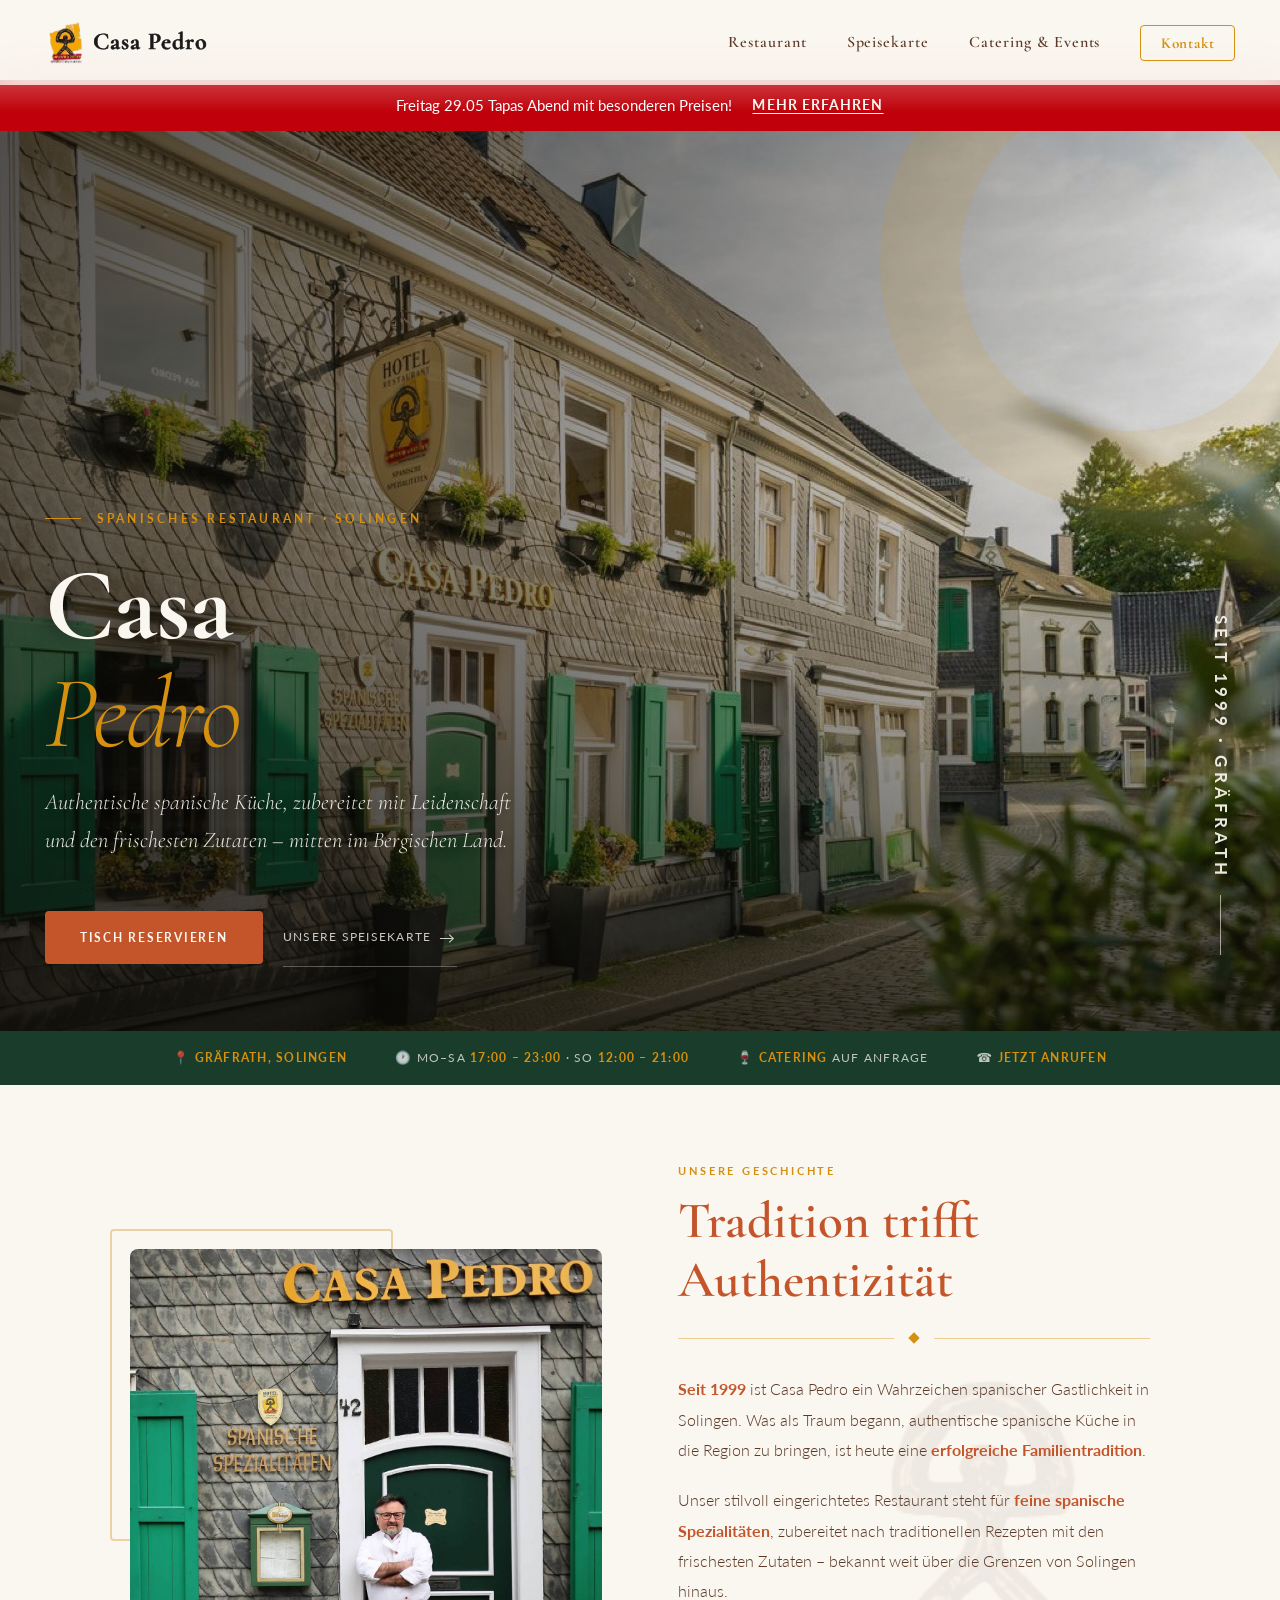
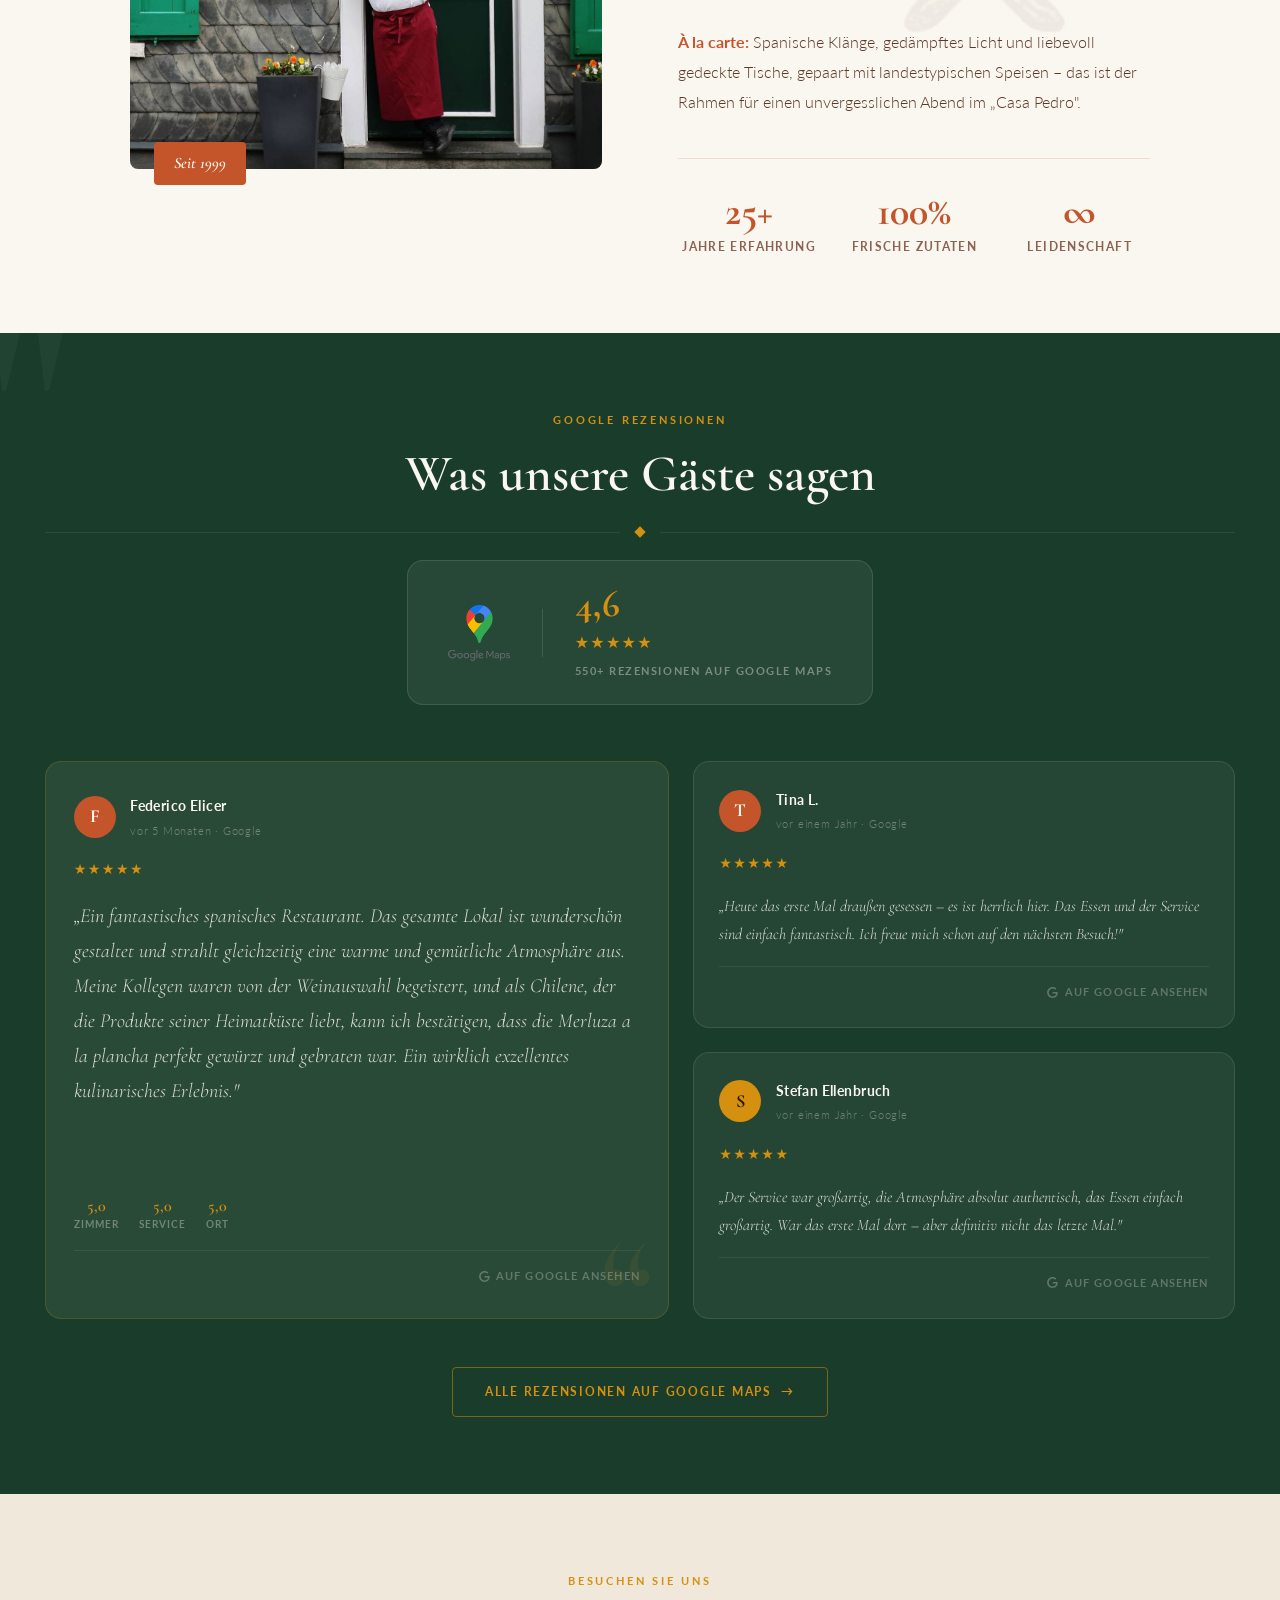
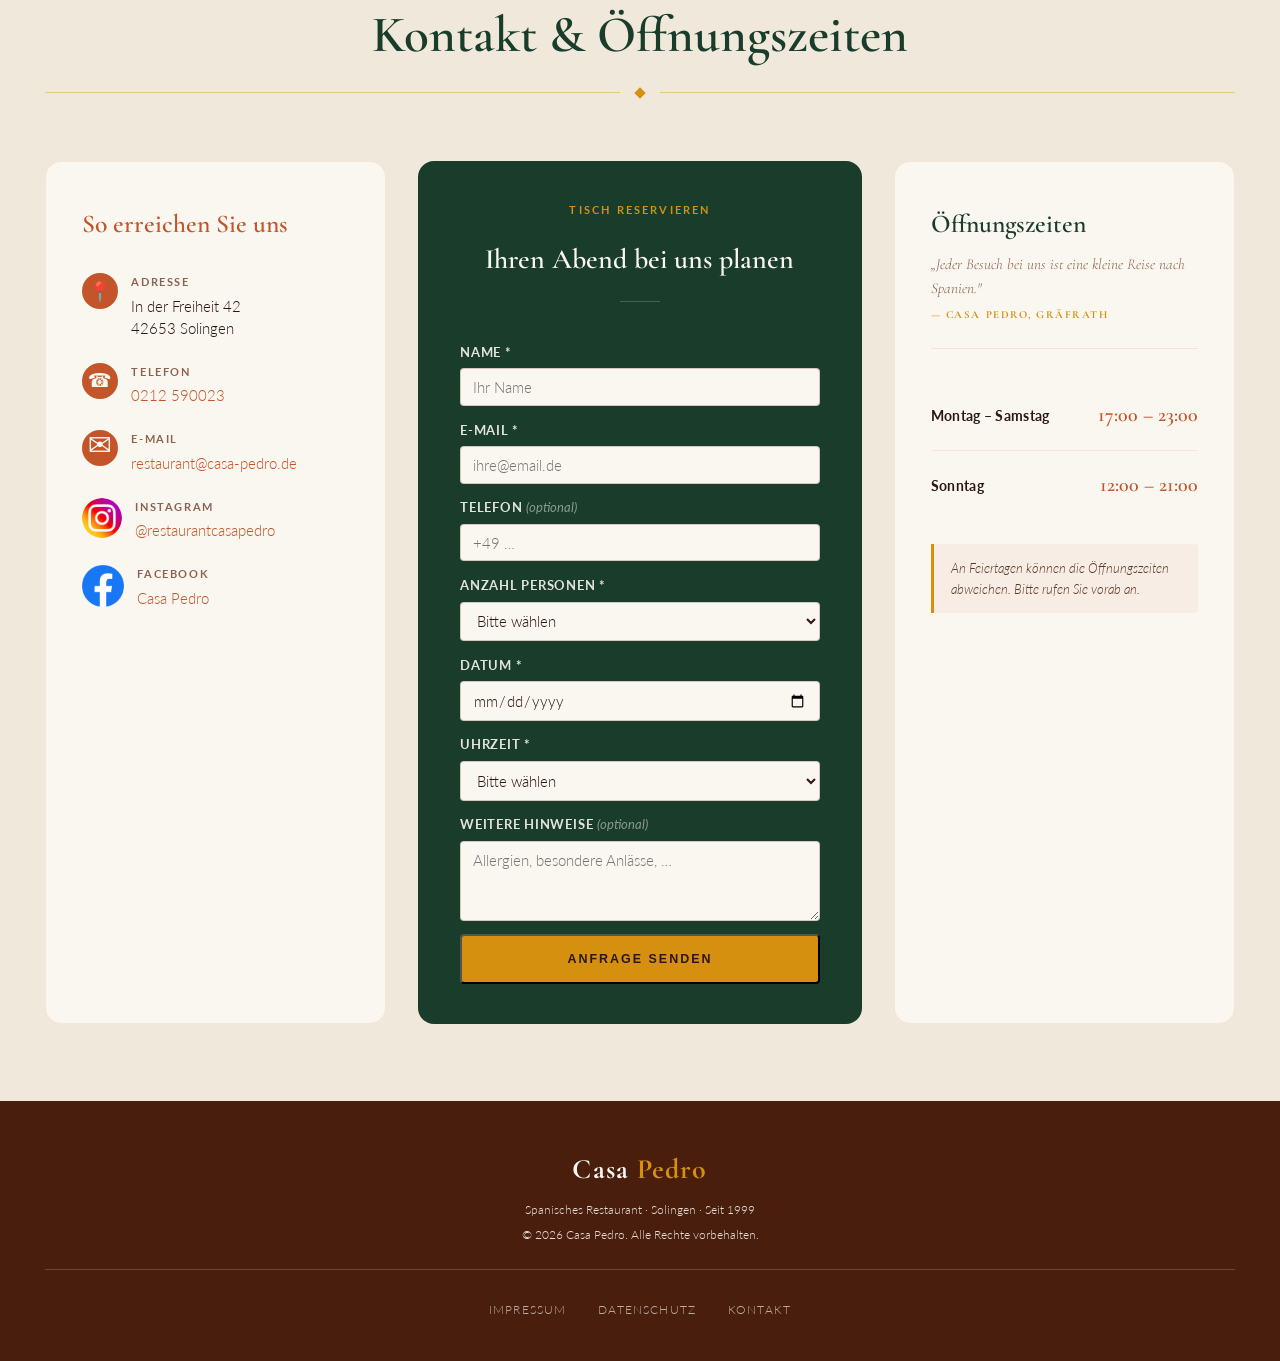
==== index.html @ 8f52d56b "Event banner above hero, vivid red, full width" ====
<!DOCTYPE html>
<html lang="de">
<head>
  <meta charset="UTF-8">
  <meta name="viewport" content="width=device-width, initial-scale=1.0">
  <title>Casa Pedro – Spanisches Restaurant Solingen</title>

  <!-- SEO ─────────────────────────────────────────────────────────────────
       Bitte alle drei "IHRE-DOMAIN.de"-Stellen durch die echte Domain
       ersetzen, sobald diese feststeht (z. B. casa-pedro.de).
  ───────────────────────────────────────────────────────────────────────── -->
  <meta name="description" content="Casa Pedro – Authentisches spanisches Restaurant in Solingen-Gräfrath seit 1999. Frische Tapas, Paella und Fischspezialitäten. Catering, Feiern & Reservierungen.">
  <meta name="robots" content="index, follow">
  <link rel="canonical" href="https://casa-pedro-solingen.netlify.app/">

  <!-- Open Graph (Facebook, WhatsApp, LinkedIn, …) -->
  <meta property="og:type"        content="website">
  <meta property="og:site_name"   content="Casa Pedro">
  <meta property="og:locale"      content="de_DE">
  <meta property="og:title"       content="Casa Pedro – Spanisches Restaurant Solingen">
  <meta property="og:description" content="Authentisches spanisches Restaurant in Solingen-Gräfrath seit 1999. Frische Tapas, Paella und Fischspezialitäten. Catering &amp; Feiern.">
  <meta property="og:url"         content="https://casa-pedro-solingen.netlify.app/">
  <meta property="og:image"       content="https://casa-pedro-solingen.netlify.app/images/hero.jpg">
  <meta property="og:image:alt"   content="Casa Pedro – Spanisches Restaurant Solingen">
  <meta property="og:image:width"  content="1600">
  <meta property="og:image:height" content="900">

  <!-- Twitter / X Card -->
  <meta name="twitter:card"        content="summary_large_image">
  <meta name="twitter:title"       content="Casa Pedro – Spanisches Restaurant Solingen">
  <meta name="twitter:description" content="Authentisches spanisches Restaurant in Solingen-Gräfrath seit 1999. Frische Tapas, Paella und Fischspezialitäten.">
  <meta name="twitter:image"       content="https://casa-pedro-solingen.netlify.app/images/hero.jpg">

  <link rel="preconnect" href="https://fonts.googleapis.com">
  <link rel="preconnect" href="https://fonts.gstatic.com" crossorigin>
  <link href="https://fonts.googleapis.com/css2?family=Cormorant+Garamond:ital,wght@0,300;0,400;0,600;0,700;1,300;1,400;1,600&family=Lato:ital,wght@0,300;0,400;0,700;1,300&display=swap" rel="stylesheet">

  <link rel="stylesheet" href="style.css">
</head>

<body>

<!-- ── NAVIGATION ──────────────────────────────────────── -->
  <nav aria-label="Hauptnavigation">
    <a href="javascript:void(0)" class="nav-logo" onclick="goTo('home');return false;"><img src="images/logo.png" alt="Casa Pedro Logo"><span class="nav-brand">Casa Pedro</span></a>
    <button class="nav-burger" aria-label="Menü öffnen" onclick="toggleNav()">
      <span></span><span></span><span></span>
    </button>
    <ul class="nav-links">
      <li><a href="javascript:void(0)" onclick="goTo('home','#geschichte');return false;">Restaurant</a></li>
      <li><a href="javascript:void(0)" onclick="goTo('speisekarte');return false;">Speisekarte</a></li>
      <li><a href="javascript:void(0)" onclick="goTo('catering');return false;">Catering &amp; Events</a></li>
      <li><a href="javascript:void(0)" onclick="goTo('home','#kontakt');return false;" class="nav-cta">Kontakt</a></li>
    </ul>
  </nav>
<div class="nav-overlay" onclick="closeNavMenu()"></div>

<div id="menu-subnav-fixed" class="menu-subnav" role="navigation" aria-label="Speisekarten-Navigation" style="display:none">
  <span class="menu-subnav-header">Speisen</span>
  <div class="menu-subnav-sep"></div>
    <a href="#menu-ensaladas" class="menu-subnav-link" onclick="menuNavClick('menu-ensaladas'); return false;"><span class="menu-subnav-dot"></span><span class="menu-subnav-label">Ensaladas</span></a>
    <a href="#menu-entremeses-frios" class="menu-subnav-link" onclick="menuNavClick('menu-entremeses-frios'); return false;"><span class="menu-subnav-dot"></span><span class="menu-subnav-label">Kalte Vorspeisen</span></a>
    <a href="#menu-entremeses-calientes" class="menu-subnav-link" onclick="menuNavClick('menu-entremeses-calientes'); return false;"><span class="menu-subnav-dot"></span><span class="menu-subnav-label">Warme Vorspeisen</span></a>
    <a href="#menu-sopas" class="menu-subnav-link" onclick="menuNavClick('menu-sopas'); return false;"><span class="menu-subnav-dot"></span><span class="menu-subnav-label">Suppen</span></a>
    <a href="#menu-pescados" class="menu-subnav-link" onclick="menuNavClick('menu-pescados'); return false;"><span class="menu-subnav-dot"></span><span class="menu-subnav-label">Fisch</span></a>
    <a href="#menu-carnes" class="menu-subnav-link" onclick="menuNavClick('menu-carnes'); return false;"><span class="menu-subnav-dot"></span><span class="menu-subnav-label">Fleisch</span></a>
    <a href="#menu-pollo" class="menu-subnav-link" onclick="menuNavClick('menu-pollo'); return false;"><span class="menu-subnav-dot"></span><span class="menu-subnav-label">Hähnchen</span></a>
    <a href="#menu-especialidades" class="menu-subnav-link" onclick="menuNavClick('menu-especialidades'); return false;"><span class="menu-subnav-dot"></span><span class="menu-subnav-label">Spezialitäten</span></a>
    <a href="#menu-postres" class="menu-subnav-link" onclick="menuNavClick('menu-postres'); return false;"><span class="menu-subnav-dot"></span><span class="menu-subnav-label">Dessert</span></a>
    <a href="#menu-bebidas-calientes" class="menu-subnav-link" onclick="menuNavClick('menu-bebidas-calientes'); return false;"><span class="menu-subnav-dot"></span><span class="menu-subnav-label">Warme Getränke</span></a>
    <a href="#menu-bebidas" class="menu-subnav-link" onclick="menuNavClick('menu-bebidas'); return false;"><span class="menu-subnav-dot"></span><span class="menu-subnav-label">Getränke</span></a>
    <a href="#menu-vinos" class="menu-subnav-link" onclick="menuNavClick('menu-vinos'); return false;"><span class="menu-subnav-dot"></span><span class="menu-subnav-label">Weine</span></a>
  </div>


  

  <!-- ── HOME PAGE ────────────────────────────────────────── -->
  <div id="page-home" class="page">

  <!-- ── EVENT-BANNER (gesteuert via content.json → event_banner) ─────── -->
  <div id="event-banner" role="alert" aria-live="polite" style="display:none">
    <p id="event-banner-text"></p>
    <a id="event-banner-link" href="#" class="event-banner-link" style="display:none"></a>
  </div>

<!-- ── HERO ────────────────────────────────────────────── -->
  <header id="hero">
    <div class="hero-bg" aria-hidden="true"></div>
    <div class="hero-overlay" aria-hidden="true"></div>
    <div class="hero-arch" aria-hidden="true"></div>

    <div class="hero-content">
      <p class="hero-eyebrow">Spanisches Restaurant · Solingen</p>
      <h1 class="hero-title">
        Casa<br>
        <em>Pedro</em>
      </h1>
      <p class="hero-subtitle">
        Authentische spanische Küche, zubereitet mit Leidenschaft
        und den frischesten Zutaten – mitten im Bergischen Land.
      </p>
      <div class="hero-actions">
        <a href="javascript:void(0)" onclick="goTo('home','#kontakt');return false;" class="btn-primary">Tisch reservieren</a>
        <a href="javascript:void(0)" onclick="goTo('speisekarte');return false;" class="btn-ghost">
          Unsere Speisekarte
          <span class="btn-ghost-arrow" aria-hidden="true">→</span>
        </a>
      </div>
    </div>

    <p class="hero-meta" aria-hidden="true">Seit 1999 · Gräfrath</p>
  </header>

  <!-- ── BANNER STRIP ─────────────────────────────────────── -->
  <div class="banner-strip" role="complementary" aria-label="Kurzinfos">
    <span>📍 <strong>Gräfrath, Solingen</strong></span>
    <span>🕐 Mo–Sa <strong>17:00 – 23:00</strong> · So <strong>12:00 – 21:00</strong></span>
    <span>🍷 <strong>Catering</strong> auf Anfrage</span>
    <span>☎ <a href="tel:+49212590023" style="color: var(--amber); text-decoration: none;"><strong>Jetzt anrufen</strong></a></span>
  </div>


  <!-- ── UNSERE GESCHICHTE ────────────────────────────────── -->
  <section id="geschichte" aria-labelledby="geschichte-title">
    <div class="container">
      <div class="geschichte-grid">

        <!-- Bild links -->
        <div class="geschichte-img-wrap">
          <img src="images/foto-geschichte.jpg" alt="Casa Pedro – Chef vor dem Restaurant" class="geschichte-img" width="600" height="520">
        </div>

        <!-- Text rechts -->
        <div class="geschichte-text">
          <span class="section-label">Unsere Geschichte</span>
          <h2 class="section-title" id="geschichte-title">Tradition trifft<br>Authentizität</h2>

          <div class="ornament" aria-hidden="true">
            <div class="ornament-diamond"></div>
          </div>

          <div class="geschichte-body">
            <p>
              <strong>Seit 1999</strong> ist Casa Pedro ein Wahrzeichen spanischer Gastlichkeit
              in Solingen. Was als Traum begann, authentische spanische Küche in die
              Region zu bringen, ist heute eine <strong>erfolgreiche Familientradition</strong>.
            </p>
            <p>
              Unser stilvoll eingerichtetes Restaurant steht für <strong>feine spanische
              Spezialitäten</strong>, zubereitet nach traditionellen Rezepten mit den frischesten
              Zutaten – bekannt weit über die Grenzen von Solingen hinaus.
            </p>
            <p>
              <strong>À la carte:</strong> Spanische Klänge, gedämpftes Licht und liebevoll
              gedeckte Tische, gepaart mit landestypischen Speisen – das ist der Rahmen für
              einen unvergesslichen Abend im „Casa Pedro".
            </p>
          </div>

          <div class="geschichte-facts" aria-label="Eckdaten">
            <div class="fact">
              <p class="fact-number">25+</p>
              <p class="fact-label">Jahre Erfahrung</p>
            </div>
            <div class="fact">
              <p class="fact-number">100%</p>
              <p class="fact-label">Frische Zutaten</p>
            </div>
            <div class="fact">
              <p class="fact-number">∞</p>
              <p class="fact-label">Leidenschaft</p>
            </div>
          </div>
        </div>

      </div>
    </div>
  </section>


  <!-- ── REZENSIONEN ──────────────────────────────────────── -->
  <section id="rezensionen" aria-labelledby="rezensionen-title">
    <div class="rezensionen-inner">

      <div class="rezensionen-header">
        <span class="section-label">Google Rezensionen</span>
        <h2 class="section-title" id="rezensionen-title">Was unsere Gäste sagen</h2>
        <div class="ornament" aria-hidden="true"><div class="ornament-diamond"></div></div>
      </div>

      <div class="google-rating-wrap">
        <a href="https://www.google.com/travel/search?gsas=1&ts=EggKAggDCgIIAxocEhoSFAoHCOoPEAUYDxIHCOoPEAUYEBgBMgIQAA&qs=MhNDZ29JdU82b2k0N0xoclV3RUFFOAI&ap=ugEHcmV2aWV3cw&ictx=111&biw=1440&bih=778&hl=de-DE&ved=0CAAQ5JsGahcKEwjw15ijl7uUAxUAAAAAHQAAAAAQBA" target="_blank" rel="noopener" class="google-rating" aria-label="Casa Pedro auf Google Maps – Bewertung ansehen">
          <img src="images/icon-google.png" alt="Google Maps" class="google-rating-logo">
          <div class="google-rating-divider" aria-hidden="true"></div>
          <div class="google-rating-right">
            <span class="google-rating-score">4,6</span>
            <span class="google-rating-stars">★★★★★</span>
            <span class="google-rating-label">550+ Rezensionen auf Google Maps</span>
          </div>
        </a>
      </div>

      <div class="rezensionen-grid">

        <!-- Featured – linke Spalte, beide Zeilen -->
        <article class="review-card review-card--featured">
          <div class="review-header">
            <div class="review-avatar review-avatar--terra" aria-hidden="true">F</div>
            <div class="review-header-meta">
              <span class="review-header-name">Federico Elicer</span>
              <span class="review-header-date">vor 5 Monaten · Google</span>
            </div>
          </div>
          <div class="review-stars" aria-label="5 von 5 Sternen">★★★★★</div>
          <p class="review-text">
            „Ein fantastisches spanisches Restaurant. Das gesamte Lokal ist wunderschön gestaltet
            und strahlt gleichzeitig eine warme und gemütliche Atmosphäre aus. Meine Kollegen waren
            von der Weinauswahl begeistert, und als Chilene, der die Produkte seiner Heimatküste
            liebt, kann ich bestätigen, dass die Merluza a la plancha perfekt gewürzt und gebraten
            war. Ein wirklich exzellentes kulinarisches Erlebnis."
          </p>
          <div class="review-subscores" aria-label="Detailbewertungen">
            <div class="review-subscore">
              <span class="review-subscore-value">5,0</span>
              <span class="review-subscore-label">Zimmer</span>
            </div>
            <div class="review-subscore">
              <span class="review-subscore-value">5,0</span>
              <span class="review-subscore-label">Service</span>
            </div>
            <div class="review-subscore">
              <span class="review-subscore-value">5,0</span>
              <span class="review-subscore-label">Ort</span>
            </div>
          </div>
          <a href="https://www.google.com/travel/search?gsas=1&ts=EggKAggDCgIIAxocEhoSFAoHCOoPEAUYDxIHCOoPEAUYEBgBMgIQAA&qs=MhNDZ29JdU82b2k0N0xoclV3RUFFOAI&ap=ugEHcmV2aWV3cw&ictx=111&biw=1440&bih=778&hl=de-DE&ved=0CAAQ5JsGahcKEwjw15ijl7uUAxUAAAAAHQAAAAAQBA" target="_blank" rel="noopener" class="review-google-link" aria-label="Rezension auf Google ansehen">
            <svg viewBox="0 0 24 24" xmlns="http://www.w3.org/2000/svg" aria-hidden="true"><path d="M21.35 11.1h-9.17v2.73h6.51c-.33 3.81-3.5 5.44-6.5 5.44C8.36 19.27 5 16.25 5 12c0-4.1 3.2-7.27 7.2-7.27 3.09 0 4.9 1.97 4.9 1.97L19 4.72S16.56 2 12.1 2C6.42 2 2.03 6.8 2.03 12c0 5.05 4.13 10 10.22 10 5.33 0 9.25-3.65 9.25-9.09 0-1.15-.15-1.81-.15-1.81z"/></svg>
            Auf Google ansehen
          </a>
        </article>

        <!-- Kompakt oben rechts -->
        <article class="review-card review-card--compact">
          <div class="review-header">
            <div class="review-avatar review-avatar--terra" aria-hidden="true">T</div>
            <div class="review-header-meta">
              <span class="review-header-name">Tina L.</span>
              <span class="review-header-date">vor einem Jahr · Google</span>
            </div>
          </div>
          <div class="review-stars" aria-label="5 von 5 Sternen">★★★★★</div>
          <p class="review-text">
            „Heute das erste Mal draußen gesessen – es ist herrlich hier. Das Essen und der Service
            sind einfach fantastisch. Ich freue mich schon auf den nächsten Besuch!"
          </p>
          <a href="https://www.google.com/travel/search?gsas=1&ts=EggKAggDCgIIAxocEhoSFAoHCOoPEAUYDxIHCOoPEAUYEBgBMgIQAA&qs=MhNDZ29JdU82b2k0N0xoclV3RUFFOAI&ap=ugEHcmV2aWV3cw&ictx=111&biw=1440&bih=778&hl=de-DE&ved=0CAAQ5JsGahcKEwjw15ijl7uUAxUAAAAAHQAAAAAQBA" target="_blank" rel="noopener" class="review-google-link" aria-label="Rezension auf Google ansehen">
            <svg viewBox="0 0 24 24" xmlns="http://www.w3.org/2000/svg" aria-hidden="true"><path d="M21.35 11.1h-9.17v2.73h6.51c-.33 3.81-3.5 5.44-6.5 5.44C8.36 19.27 5 16.25 5 12c0-4.1 3.2-7.27 7.2-7.27 3.09 0 4.9 1.97 4.9 1.97L19 4.72S16.56 2 12.1 2C6.42 2 2.03 6.8 2.03 12c0 5.05 4.13 10 10.22 10 5.33 0 9.25-3.65 9.25-9.09 0-1.15-.15-1.81-.15-1.81z"/></svg>
            Auf Google ansehen
          </a>
        </article>

        <!-- Kompakt unten rechts -->
        <article class="review-card review-card--compact">
          <div class="review-header">
            <div class="review-avatar review-avatar--amber" aria-hidden="true">S</div>
            <div class="review-header-meta">
              <span class="review-header-name">Stefan Ellenbruch</span>
              <span class="review-header-date">vor einem Jahr · Google</span>
            </div>
          </div>
          <div class="review-stars" aria-label="5 von 5 Sternen">★★★★★</div>
          <p class="review-text">
            „Der Service war großartig, die Atmosphäre absolut authentisch, das Essen einfach
            großartig. War das erste Mal dort – aber definitiv nicht das letzte Mal."
          </p>
          <a href="https://www.google.com/travel/search?gsas=1&ts=EggKAggDCgIIAxocEhoSFAoHCOoPEAUYDxIHCOoPEAUYEBgBMgIQAA&qs=MhNDZ29JdU82b2k0N0xoclV3RUFFOAI&ap=ugEHcmV2aWV3cw&ictx=111&biw=1440&bih=778&hl=de-DE&ved=0CAAQ5JsGahcKEwjw15ijl7uUAxUAAAAAHQAAAAAQBA" target="_blank" rel="noopener" class="review-google-link" aria-label="Rezension auf Google ansehen">
            <svg viewBox="0 0 24 24" xmlns="http://www.w3.org/2000/svg" aria-hidden="true"><path d="M21.35 11.1h-9.17v2.73h6.51c-.33 3.81-3.5 5.44-6.5 5.44C8.36 19.27 5 16.25 5 12c0-4.1 3.2-7.27 7.2-7.27 3.09 0 4.9 1.97 4.9 1.97L19 4.72S16.56 2 12.1 2C6.42 2 2.03 6.8 2.03 12c0 5.05 4.13 10 10.22 10 5.33 0 9.25-3.65 9.25-9.09 0-1.15-.15-1.81-.15-1.81z"/></svg>
            Auf Google ansehen
          </a>
        </article>

      </div>

      <div class="rezensionen-cta">
        <a href="https://www.google.com/travel/search?gsas=1&ts=EggKAggDCgIIAxocEhoSFAoHCOoPEAUYDxIHCOoPEAUYEBgBMgIQAA&qs=MhNDZ29JdU82b2k0N0xoclV3RUFFOAI&ap=ugEHcmV2aWV3cw&ictx=111&biw=1440&bih=778&hl=de-DE&ved=0CAAQ5JsGahcKEwjw15ijl7uUAxUAAAAAHQAAAAAQBA" target="_blank" rel="noopener">
          Alle Rezensionen auf Google Maps
          <span aria-hidden="true">→</span>
        </a>
      </div>

    </div>
  </section>


  <!-- ── KONTAKT & ÖFFNUNGSZEITEN ──────────────────────────── -->
  <section id="kontakt" aria-labelledby="kontakt-title">
    <div class="kontakt-inner">

      <div class="kontakt-header">
        <span class="section-label">Besuchen Sie uns</span>
        <h2 class="section-title" id="kontakt-title">Kontakt &amp; Öffnungszeiten</h2>
        <div class="ornament" aria-hidden="true">
          <div class="ornament-diamond"></div>
        </div>
      </div>

      <div class="kontakt-grid">

        <!-- Spalte 1: Kontaktinfos -->
        <div class="kontakt-block-info">
          <h3>So erreichen Sie uns</h3>

          <div class="kontakt-item">
            <div class="kontakt-item-icon" aria-hidden="true">📍</div>
            <div>
              <p class="kontakt-item-label">Adresse</p>
              <p class="kontakt-item-value">In der Freiheit 42<br>42653 Solingen</p>
            </div>
          </div>

          <div class="kontakt-item">
            <div class="kontakt-item-icon" aria-hidden="true">☎</div>
            <div>
              <p class="kontakt-item-label">Telefon</p>
              <p class="kontakt-item-value"><a href="tel:+49212590023">0212 590023</a></p>
            </div>
          </div>

          <div class="kontakt-item">
            <div class="kontakt-item-icon kontakt-item-icon--mail" aria-hidden="true">✉</div>
            <div>
              <p class="kontakt-item-label">E-Mail</p>
              <p class="kontakt-item-value"><a href="mailto:restaurant@casa-pedro.de">restaurant@casa-pedro.de</a></p>
            </div>
          </div>

          <div class="kontakt-item">
            <div class="kontakt-item-icon kontakt-item-icon--insta" aria-hidden="true"></div>
            <div>
              <p class="kontakt-item-label">Instagram</p>
              <p class="kontakt-item-value"><a href="https://www.instagram.com/restaurantcasapedro/?utm_source=ig_web_button_share_sheet" target="_blank" rel="noopener">@restaurantcasapedro</a></p>
            </div>
          </div>

          <div class="kontakt-item">
            <div class="kontakt-item-icon kontakt-item-icon--social" aria-hidden="true"><img src="images/icon-facebook.png" alt="Facebook"></div>
            <div>
              <p class="kontakt-item-label">Facebook</p>
              <p class="kontakt-item-value"><a href="https://www.facebook.com/p/Casa-Pedro-100054356809630/" target="_blank" rel="noopener">Casa Pedro</a></p>
            </div>
          </div>
        </div>

        <!-- Spalte 2: Öffnungszeiten -->
        <div class="kontakt-block-oez">
          <h3>Öffnungszeiten</h3>

          <div class="oez-quote">
            „Jeder Besuch bei uns ist eine kleine Reise nach Spanien."
            <span>— Casa Pedro, Gräfrath</span>
          </div>

          <div id="oez-rows">
            <div class="oez-row">
              <span class="oez-day">Montag – Samstag</span>
              <span class="oez-time">17:00 – 23:00</span>
            </div>
            <div class="oez-row">
              <span class="oez-day">Sonntag</span>
              <span class="oez-time">12:00 – 21:00</span>
            </div>
          </div>

          <p class="oez-note" id="oez-hinweis">An Feiertagen können die Öffnungszeiten abweichen. Bitte rufen Sie vorab an.</p>
        </div>

        <!-- Spalte 3: Reservierung -->
        <div class="kontakt-block-reservierung" role="complementary" aria-label="Tischreservierung">
          <span class="reservierung-eyebrow">Tisch reservieren</span>
          <p class="reservierung-title">Ihren Abend bei uns planen</p>
          <div class="reservierung-divider" aria-hidden="true"></div>

          <form id="reservierung-form"
                name="reservierung"
                method="POST"
                data-netlify="true"
                data-netlify-honeypot="bot-field"
                novalidate>
            <input type="hidden" name="form-name" value="reservierung">
            <p style="display:none"><label>Nicht ausfüllen: <input name="bot-field"></label></p>

            <div class="form-field">
              <label for="r-name">Name <span aria-hidden="true">*</span></label>
              <input type="text" id="r-name" name="name" required autocomplete="name" placeholder="Ihr Name">
            </div>

            <div class="form-field">
              <label for="r-email">E-Mail <span aria-hidden="true">*</span></label>
              <input type="email" id="r-email" name="email" required autocomplete="email" placeholder="ihre@email.de">
            </div>

            <div class="form-field">
              <label for="r-telefon">Telefon <span class="form-optional">(optional)</span></label>
              <input type="tel" id="r-telefon" name="telefon" autocomplete="tel" placeholder="+49 …">
            </div>

            <div class="form-field">
              <label for="r-personen">Anzahl Personen <span aria-hidden="true">*</span></label>
              <select id="r-personen" name="personen" required>
                <option value="" disabled selected>Bitte wählen</option>
                <option value="1">1 Person</option>
                <option value="2">2 Personen</option>
                <option value="3">3 Personen</option>
                <option value="4">4 Personen</option>
                <option value="5">5 Personen</option>
                <option value="6">6 Personen</option>
                <option value="7">7 Personen</option>
                <option value="8">8 Personen</option>
                <option value="9">9 Personen</option>
                <option value="10+">10+ Personen</option>
              </select>
            </div>

            <div class="form-field">
              <label for="r-datum">Datum <span aria-hidden="true">*</span></label>
              <input type="date" id="r-datum" name="datum" required>
            </div>

            <div class="form-field">
              <label for="r-uhrzeit">Uhrzeit <span aria-hidden="true">*</span></label>
              <select id="r-uhrzeit" name="uhrzeit" required>
                <option value="" disabled selected>Bitte wählen</option>
                <option>17:00</option><option>17:30</option>
                <option>18:00</option><option>18:30</option>
                <option>19:00</option><option>19:30</option>
                <option>20:00</option><option>20:30</option>
                <option>21:00</option>
              </select>
            </div>

            <div class="form-field">
              <label for="r-hinweise">Weitere Hinweise <span class="form-optional">(optional)</span></label>
              <textarea id="r-hinweise" name="hinweise" rows="3" placeholder="Allergien, besondere Anlässe, …"></textarea>
            </div>

            <button type="submit" class="reservierung-btn">Anfrage senden</button>
          </form>

          <div id="reservierung-erfolg" style="display:none" role="status" aria-live="polite">
            <p class="reservierung-erfolg-msg">Vielen Dank – Ihre Reservierung ist eingegangen!<br><br>Ihr Tisch ist reserviert. Wir melden uns nur, falls wir ausgebucht sind oder Rückfragen haben – ansonsten freuen wir uns einfach auf Ihren Besuch.</p>
          </div>
        </div>

      </div>
    </div>
  </section>


  
  </div>

  <!-- ── SPEISEKARTE PAGE ─────────────────────────────────── -->
    <div id="page-speisekarte" class="page">

  <div class="speisekarte-inner">

    <div class="speisekarte-page-header">
      <img src="images/watermark.png" alt="Casa Pedro" class="page-logo">
      <span class="section-label">Unsere Küche</span>
      <h2 class="section-title">Speisekarte 2026</h2>
      <div class="ornament" aria-hidden="true"><div class="ornament-diamond"></div></div>
      <p class="speisekarte-vat">Alle Preise inkl. ges. MwSt. · All prices inclusive of VAT</p>
    </div>

    <!-- ── SPECIALS (gesteuert via content.json → specials) ─────────────── -->
    <div id="specials-section" style="display:none" aria-label="Tagesspecials">
      <div class="menu-section specials-menu-section">
        <h3 class="menu-section-title">
          <span class="lang-es">Specials de hoy</span>
          <span class="lang-sep">·</span>
          <span class="lang-de">Tagesspecials</span>
        </h3>
        <div id="specials-grid"></div>
      </div>
      <div class="menu-section-sep" aria-hidden="true"><div class="menu-section-sep-diamond"></div></div>
    </div>

    <div class="menu-section-sep" aria-hidden="true"><div class="menu-section-sep-diamond"></div></div>

    <!-- SALATE -->
    <div class="menu-section">
      <div id="menu-ensaladas" class="menu-anchor"></div>
    <h3 class="menu-section-title"><span class="lang-es">Ensaladas</span><span class="lang-sep">·</span><span class="lang-de">Salate</span><span class="lang-sep">·</span><span class="lang-en">Salads</span></h3>
      <div class="menu-row"><div class="menu-row-info"><p class="menu-row-name">Ensalada mixta</p><p class="menu-row-desc">Gemischter Salat <span class="allergen">(G,7)</span> · Mixed salad</p></div><p class="menu-row-price" data-price-key="ensaladas.ensalada_mixta">8,50&nbsp;€</p></div>
      <div class="menu-row"><div class="menu-row-info"><p class="menu-row-name">Ensalada de tomate con atún</p><p class="menu-row-desc">Tomaten-Thunfisch-Salat <span class="allergen">(D,G,7)</span> · Tomato-tuna salad</p></div><p class="menu-row-price" data-price-key="ensaladas.ensalada_tomate_atun">10,00&nbsp;€</p></div>
      <div class="menu-row"><div class="menu-row-info"><p class="menu-row-name">Ensalada de la casa</p><p class="menu-row-desc">Salat nach Art des Hauses <span class="allergen">(C,D,G,7)</span> · Salad à la maison</p></div><p class="menu-row-price" data-price-key="ensaladas.ensalada_de_la_casa">13,50&nbsp;€</p></div>
      <div class="menu-row"><div class="menu-row-info"><p class="menu-row-name">Ensalada mixta con pollo</p><p class="menu-row-desc">Hähnchen-Salat <span class="allergen">(G,7)</span> · Chicken salad</p></div><p class="menu-row-price" data-price-key="ensaladas.ensalada_mixta_con_pollo">14,00&nbsp;€</p></div>
      <div class="menu-row"><div class="menu-row-info"><p class="menu-row-name">Ensalada „Los Amigos"</p><p class="menu-row-desc">Salat „Los Amigos" <span class="allergen">(E,I,7)</span> · Salad „Los Amigos"</p></div><p class="menu-row-price" data-price-key="ensaladas.ensalada_los_amigos">19,50&nbsp;€</p></div>
    </div>

    <div class="menu-section-sep" aria-hidden="true"><div class="menu-section-sep-diamond"></div></div>

    <!-- KALTE VORSPEISEN -->
    <div class="menu-section">
      <div id="menu-entremeses-frios" class="menu-anchor"></div>
    <h3 class="menu-section-title"><span class="lang-es">Entremeses Fríos</span><span class="lang-sep">·</span><span class="lang-de">Kalte Vorspeisen</span><span class="lang-sep">·</span><span class="lang-en">Cold starters</span></h3>
      <div class="menu-row"><div class="menu-row-info"><p class="menu-row-name">Pan con Alioli</p><p class="menu-row-desc">Brot mit Alioli <span class="allergen">(A,B,C)</span> · Bread with Alioli</p></div><p class="menu-row-price" data-price-key="entremeses_frios.pan_con_alioli">6,00&nbsp;€</p></div>
      <div class="menu-row"><div class="menu-row-info"><p class="menu-row-name">Aceitunas</p><p class="menu-row-desc">Oliven <span class="allergen">(3,5,6,7)</span> · Olives</p></div><p class="menu-row-price" data-price-key="entremeses_frios.aceitunas">6,00&nbsp;€</p></div>
      <div class="menu-row"><div class="menu-row-info"><p class="menu-row-name">Queso Manchego</p><p class="menu-row-desc">Manchego Käse <span class="allergen">(A)</span> · Manchego cheese</p></div><p class="menu-row-price" data-price-key="entremeses_frios.queso_manchego">12,00&nbsp;€</p></div>
      <div class="menu-row"><div class="menu-row-info"><p class="menu-row-name">Jamón Serrano / Ibérico</p><p class="menu-row-desc">Serrano / Ibérico Schinken · Serrano / Iberico ham</p></div><p class="menu-row-price-split" data-price-key="entremeses_frios.jamon_serrano_iberico">12,50&nbsp;€ / 21,50&nbsp;€</p></div>
      <div class="menu-row"><div class="menu-row-info"><p class="menu-row-name">Jamón con melón</p><p class="menu-row-desc">Melone mit Schinken · Melon with ham</p></div><p class="menu-row-price" data-price-key="entremeses_frios.jamon_con_melon">14,00&nbsp;€</p></div>
      <div class="menu-row"><div class="menu-row-info"><p class="menu-row-name">Boquerones en vinagre</p><p class="menu-row-desc">Eingelegte Sardellen <span class="allergen">(D)</span> · Pickled anchovies</p></div><p class="menu-row-price" data-price-key="entremeses_frios.boquerones_en_vinagre">9,50&nbsp;€</p></div>
      <div class="menu-row"><div class="menu-row-info"><p class="menu-row-name">Alcachofas a la vinagreta</p><p class="menu-row-desc">Artischocken in Vinaigrette · Artichokes in french dressing</p></div><p class="menu-row-price" data-price-key="entremeses_frios.alcachofas_vinagreta">9,00&nbsp;€</p></div>
      <div class="menu-row"><div class="menu-row-info"><p class="menu-row-name">Pimientos del Piquillo</p><p class="menu-row-desc">Eingelegte rote Paprika · Pickled red pepper</p></div><p class="menu-row-price" data-price-key="entremeses_frios.pimientos_del_piquillo">9,50&nbsp;€</p></div>
    </div>

    <div class="menu-section-sep" aria-hidden="true"><div class="menu-section-sep-diamond"></div></div>

    <!-- WARME VORSPEISEN -->
    <div class="menu-section">
      <div id="menu-entremeses-calientes" class="menu-anchor"></div>
    <h3 class="menu-section-title"><span class="lang-es">Entremeses Calientes</span><span class="lang-sep">·</span><span class="lang-de">Warme Vorspeisen</span><span class="lang-sep">·</span><span class="lang-en">Warm starters</span></h3>
      <div class="menu-row"><div class="menu-row-info"><p class="menu-row-name">Calamares „Romana"</p><p class="menu-row-desc">Tintenfischringe „Romana" <span class="allergen">(B,I)</span> · Squid rings „Romana"</p></div><p class="menu-row-price" data-price-key="entremeses_calientes.calamares_romana">12,00&nbsp;€</p></div>
      <div class="menu-row"><div class="menu-row-info"><p class="menu-row-name">Calamares „Tenerife"</p><p class="menu-row-desc">Tintenfischringe „Tenerife" <span class="allergen">(B,I)</span> · Squid rings „Tenerife"</p></div><p class="menu-row-price" data-price-key="entremeses_calientes.calamares_tenerife">12,50&nbsp;€</p></div>
      <div class="menu-row"><div class="menu-row-info"><p class="menu-row-name">Boquerones fritos</p><p class="menu-row-desc">Frittierte Sardellen <span class="allergen">(B,D)</span> · Fried anchovies</p></div><p class="menu-row-price" data-price-key="entremeses_calientes.boquerones_fritos">10,50&nbsp;€</p></div>
      <div class="menu-row"><div class="menu-row-info"><p class="menu-row-name">Pulpo al ajillo</p><p class="menu-row-desc">Oktopus in Knoblauch <span class="allergen">(I)</span> · Octopus in garlic</p></div><p class="menu-row-price" data-price-key="entremeses_calientes.pulpo_al_ajillo">13,50&nbsp;€</p></div>
      <div class="menu-row"><div class="menu-row-info"><p class="menu-row-name">Gambas a la plancha</p><p class="menu-row-desc">Krabben, gegrillt <span class="allergen">(E)</span> · Prawns, grilled</p></div><p class="menu-row-price" data-price-key="entremeses_calientes.gambas_a_la_plancha">12,50&nbsp;€</p></div>
      <div class="menu-row"><div class="menu-row-info"><p class="menu-row-name">Gambas rebozadas</p><p class="menu-row-desc">Krabben in Bierteig <span class="allergen">(B,E)</span> · Prawns in pastry made with beer</p></div><p class="menu-row-price" data-price-key="entremeses_calientes.gambas_rebozadas">13,00&nbsp;€</p></div>
      <div class="menu-row"><div class="menu-row-info"><p class="menu-row-name">Gambas al ajillo</p><p class="menu-row-desc">Krabben in Knoblauch <span class="allergen">(E)</span> · Prawns in garlic</p></div><p class="menu-row-price" data-price-key="entremeses_calientes.gambas_al_ajillo">13,00&nbsp;€</p></div>
      <div class="menu-row"><div class="menu-row-info"><p class="menu-row-name">Gambas de la casa</p><p class="menu-row-desc">Krabben nach Art des Hauses <span class="allergen">(A,E)</span> · Prawns à la maison</p></div><p class="menu-row-price" data-price-key="entremeses_calientes.gambas_de_la_casa">13,50&nbsp;€</p></div>
      <div class="menu-row"><div class="menu-row-info"><p class="menu-row-name">Champiñones al ajillo</p><p class="menu-row-desc">Champignons in Knoblauch <span class="allergen">(B)</span> · Mushrooms in garlic</p></div><p class="menu-row-price" data-price-key="entremeses_calientes.champinones_al_ajillo">10,50&nbsp;€</p></div>
      <div class="menu-row"><div class="menu-row-info"><p class="menu-row-name">Pimientos de Padrón</p><p class="menu-row-desc">Paprika, gebraten mit grobem Meersalz · Green peppers, fried with coarse sea salt</p></div><p class="menu-row-price" data-price-key="entremeses_calientes.pimientos_de_padron">10,50&nbsp;€</p></div>
      <div class="menu-row"><div class="menu-row-info"><p class="menu-row-name">Cazuela de carne</p><p class="menu-row-desc">Fleischtopf · Stew with meat</p></div><p class="menu-row-price" data-price-key="entremeses_calientes.cazuela_de_carne">9,00&nbsp;€</p></div>
      <div class="menu-row"><div class="menu-row-info"><p class="menu-row-name">Caracoles de la casa</p><p class="menu-row-desc">Schnecken nach Art des Hauses <span class="allergen">(A)</span> · Escargots à la maison</p></div><p class="menu-row-price" data-price-key="entremeses_calientes.caracoles_de_la_casa">9,50&nbsp;€</p></div>
      <div class="menu-row"><div class="menu-row-info"><p class="menu-row-name">Patatas bravas</p><p class="menu-row-desc">Scharfe Kartoffeln · Spicy potatoes</p></div><p class="menu-row-price" data-price-key="entremeses_calientes.patatas_bravas">6,50&nbsp;€</p></div>
      <div class="menu-row"><div class="menu-row-info"><p class="menu-row-name">Patatas con Alioli</p><p class="menu-row-desc">Kartoffeln mit Alioli <span class="allergen">(A,C)</span> · Potatoes with Alioli</p></div><p class="menu-row-price" data-price-key="entremeses_calientes.patatas_con_alioli">6,50&nbsp;€</p></div>
      <div class="menu-row"><div class="menu-row-info"><p class="menu-row-name">Espagueti con salmón y gambas</p><p class="menu-row-desc">Spaghetti mit Lachs und Krabben <span class="allergen">(A,B,D,E,F)</span> · Spaghetti with salmon and prawns</p></div><p class="menu-row-price" data-price-key="entremeses_calientes.espagueti_salmon_gambas">19,00&nbsp;€</p></div>
      <div class="menu-row"><div class="menu-row-info"><p class="menu-row-name">Entremeses fríos y calientes</p><p class="menu-row-desc">Kalte und warme Vorspeisen <span class="allergen">(B,D,E,I,7)</span> · Cold and warm mixed starter plate</p></div><p class="menu-row-price" data-price-key="entremeses_calientes.entremeses_frios_y_calientes">15,50&nbsp;€</p></div>
    </div>

    <div class="menu-section-sep" aria-hidden="true"><div class="menu-section-sep-diamond"></div></div>

    <!-- SUPPEN -->
    <div class="menu-section">
      <div id="menu-sopas" class="menu-anchor"></div>
    <h3 class="menu-section-title"><span class="lang-es">Sopas</span><span class="lang-sep">·</span><span class="lang-de">Suppen</span><span class="lang-sep">·</span><span class="lang-en">Soups</span></h3>
      <div class="menu-row"><div class="menu-row-info"><p class="menu-row-name">Sopa de tomate</p><p class="menu-row-desc">Tomatensuppe <span class="allergen">(A)</span> · Tomatosoup</p></div><p class="menu-row-price" data-price-key="sopas.sopa_de_tomate">7,50&nbsp;€</p></div>
      <div class="menu-row"><div class="menu-row-info"><p class="menu-row-name">Sopa de pescado</p><p class="menu-row-desc">Fischsuppe <span class="allergen">(D,E,I)</span> · Fishsoup</p></div><p class="menu-row-price" data-price-key="sopas.sopa_de_pescado">13,50&nbsp;€</p></div>
      <div class="menu-row"><div class="menu-row-info"><p class="menu-row-name">Sopa de ajo</p><p class="menu-row-desc">Knoblauchsuppe <span class="allergen">(A,B)</span> · Garlicsoup</p></div><p class="menu-row-price" data-price-key="sopas.sopa_de_ajo">9,00&nbsp;€</p></div>
    </div>

    <div class="menu-section-sep" aria-hidden="true"><div class="menu-section-sep-diamond"></div></div>

    <!-- FISCH -->
    <div class="menu-section">
      <div id="menu-pescados" class="menu-anchor"></div>
    <h3 class="menu-section-title"><span class="lang-es">Pescados</span><span class="lang-sep">·</span><span class="lang-de">Fischgerichte</span><span class="lang-sep">·</span><span class="lang-en">Fish</span></h3>
      <div class="menu-row"><div class="menu-row-info"><p class="menu-row-name">Merluza a la plancha</p><p class="menu-row-desc">Seehecht, gegrillt mit Salzkartoffeln &amp; Gemüse <span class="allergen">(D)</span></p></div><p class="menu-row-price" data-price-key="pescados.merluza_a_la_plancha">19,50&nbsp;€</p></div>
      <div class="menu-row"><div class="menu-row-info"><p class="menu-row-name">Merluza a la „Marinera"</p><p class="menu-row-desc">Seehecht „Marinera" mit Reis &amp; Gemüse <span class="allergen">(D,E,I)</span></p></div><p class="menu-row-price" data-price-key="pescados.merluza_marinera">22,50&nbsp;€</p></div>
      <div class="menu-row"><div class="menu-row-info"><p class="menu-row-name">Merluza en salsa verde</p><p class="menu-row-desc">Seehecht in grüner Soße mit Reis &amp; Gemüse <span class="allergen">(B,D)</span></p></div><p class="menu-row-price" data-price-key="pescados.merluza_salsa_verde">22,00&nbsp;€</p></div>
      <div class="menu-row"><div class="menu-row-info"><p class="menu-row-name">Rape a la plancha</p><p class="menu-row-desc">Seeteufel, gegrillt mit Salzkartoffeln &amp; Gemüse <span class="allergen">(D)</span></p></div><p class="menu-row-price" data-price-key="pescados.rape_a_la_plancha">26,50&nbsp;€</p></div>
      <div class="menu-row"><div class="menu-row-info"><p class="menu-row-name">Rape de la casa</p><p class="menu-row-desc">Seeteufel nach Art des Hauses mit Reis &amp; Gemüse <span class="allergen">(A,B,D,E,F,I)</span></p></div><p class="menu-row-price" data-price-key="pescados.rape_de_la_casa">27,50&nbsp;€</p></div>
      <div class="menu-row"><div class="menu-row-info"><p class="menu-row-name">Rape en salsa verde</p><p class="menu-row-desc">Seeteufel in grüner Soße mit Reis &amp; Gemüse <span class="allergen">(B,D)</span></p></div><p class="menu-row-price" data-price-key="pescados.rape_salsa_verde">27,00&nbsp;€</p></div>
      <div class="menu-row"><div class="menu-row-info"><p class="menu-row-name">Salmón a la plancha</p><p class="menu-row-desc">Lachs, gegrillt mit Salzkartoffeln &amp; Gemüse <span class="allergen">(D)</span></p></div><p class="menu-row-price" data-price-key="pescados.salmon_a_la_plancha">23,00&nbsp;€</p></div>
      <div class="menu-row"><div class="menu-row-info"><p class="menu-row-name">Salmón con salsa de langosta</p><p class="menu-row-desc">Lachs in Hummersoße mit Reis &amp; Gemüse <span class="allergen">(A,B,D,E,F)</span></p></div><p class="menu-row-price" data-price-key="pescados.salmon_salsa_langosta">24,50&nbsp;€</p></div>
      <div class="menu-row"><div class="menu-row-info"><p class="menu-row-name">Salmón con salsa de albahaca</p><p class="menu-row-desc">Lachs in Basilikumsoße mit Reis &amp; Gemüse <span class="allergen">(A,D)</span></p></div><p class="menu-row-price" data-price-key="pescados.salmon_salsa_albahaca">24,50&nbsp;€</p></div>
      <div class="menu-row"><div class="menu-row-info"><p class="menu-row-name">Langostinos a la plancha</p><p class="menu-row-desc">Hummerkrabben, gegrillt mit Salzkartoffeln &amp; Gemüse <span class="allergen">(E)</span></p></div><p class="menu-row-price" data-price-key="pescados.langostinos_a_la_plancha">26,50&nbsp;€</p></div>
      <div class="menu-row"><div class="menu-row-info"><p class="menu-row-name">Langostinos al Cava</p><p class="menu-row-desc">Hummerkrabben in Schaumweinsoße mit Reis &amp; Gemüse <span class="allergen">(A,E)</span></p></div><p class="menu-row-price" data-price-key="pescados.langostinos_al_cava">27,50&nbsp;€</p></div>
      <div class="menu-row"><div class="menu-row-info"><p class="menu-row-name">Langostinos al „Pilpil"</p><p class="menu-row-desc">Hummerkrabben „Pilpil" mit Reis &amp; Gemüse <span class="allergen">(E)</span></p></div><p class="menu-row-price" data-price-key="pescados.langostinos_pilpil">27,50&nbsp;€</p></div>
      <div class="menu-row"><div class="menu-row-info"><p class="menu-row-name">Parrillada de pescado</p><p class="menu-row-desc">Fischteller, gegrillt mit Salzkartoffeln &amp; Gemüse <span class="allergen">(D,E)</span></p></div><p class="menu-row-price" data-price-key="pescados.parrillada_de_pescado">24,00&nbsp;€</p></div>
    </div>

    <div class="menu-section-sep" aria-hidden="true"><div class="menu-section-sep-diamond"></div></div>

    <!-- FLEISCH -->
    <div class="menu-section">
      <div id="menu-carnes" class="menu-anchor"></div>
    <h3 class="menu-section-title"><span class="lang-es">Carnes</span><span class="lang-sep">·</span><span class="lang-de">Fleischgerichte</span><span class="lang-sep">·</span><span class="lang-en">Meat</span></h3>
      <div class="menu-row"><div class="menu-row-info"><p class="menu-row-name">Filete de cerdo en salsa de mostaza</p><p class="menu-row-desc">Schweinefilet in Senfsoße mit Kartoffelgratin &amp; Gemüse <span class="allergen">(A,G)</span></p></div><p class="menu-row-price" data-price-key="carnes.filete_cerdo_mostaza">19,50&nbsp;€</p></div>
      <div class="menu-row"><div class="menu-row-info"><p class="menu-row-name">Filete de cerdo a la pimienta verde</p><p class="menu-row-desc">Schweinefilet in grüner Pfeffersoße mit Kartoffelgratin &amp; Gemüse <span class="allergen">(A,B,F)</span></p></div><p class="menu-row-price" data-price-key="carnes.filete_cerdo_pimienta_verde">19,50&nbsp;€</p></div>
      <div class="menu-row"><div class="menu-row-info"><p class="menu-row-name">Filete de cerdo „Carboneras"</p><p class="menu-row-desc">Schweinefilet „Carboneras" mit Kartoffelgratin &amp; Gemüse <span class="allergen">(A,B,F)</span></p></div><p class="menu-row-price" data-price-key="carnes.filete_cerdo_carboneras">19,50&nbsp;€</p></div>
      <div class="menu-row"><div class="menu-row-info"><p class="menu-row-name">Bisteck a la plancha</p><p class="menu-row-desc">Rumpsteak, gegrillt mit Folienkartoffel &amp; Gemüse</p></div><p class="menu-row-price" data-price-key="carnes.bisteck_a_la_plancha">31,00&nbsp;€</p></div>
      <div class="menu-row"><div class="menu-row-info"><p class="menu-row-name">Bisteck a la pimienta verde</p><p class="menu-row-desc">Rumpsteak in grüner Pfeffersoße mit Kartoffelgratin &amp; Gemüse <span class="allergen">(A,B,F)</span></p></div><p class="menu-row-price" data-price-key="carnes.bisteck_pimienta_verde">32,50&nbsp;€</p></div>
      <div class="menu-row"><div class="menu-row-info"><p class="menu-row-name">Bisteck con salsa de champiñones</p><p class="menu-row-desc">Rumpsteak in Champignonsoße mit Kartoffelgratin &amp; Gemüse <span class="allergen">(A,B,F)</span></p></div><p class="menu-row-price" data-price-key="carnes.bisteck_champinones">33,00&nbsp;€</p></div>
      <div class="menu-row"><div class="menu-row-info"><p class="menu-row-name">Bisteck „Carboneras"</p><p class="menu-row-desc">Rumpsteak „Carboneras" mit Kartoffelgratin &amp; Gemüse <span class="allergen">(A,B,F)</span></p></div><p class="menu-row-price" data-price-key="carnes.bisteck_carboneras">32,50&nbsp;€</p></div>
      <div class="menu-row"><div class="menu-row-info"><p class="menu-row-name">Solomillo de cordero a la plancha</p><p class="menu-row-desc">Lammfilet, gegrillt mit Folienkartoffel &amp; Gemüse</p></div><p class="menu-row-price" data-price-key="carnes.solomillo_cordero_plancha">26,00&nbsp;€</p></div>
      <div class="menu-row"><div class="menu-row-info"><p class="menu-row-name">Solomillo de cordero a la pimienta verde</p><p class="menu-row-desc">Lammfilet in grüner Pfeffersoße mit Kartoffelgratin &amp; Gemüse <span class="allergen">(A,B,F)</span></p></div><p class="menu-row-price" data-price-key="carnes.solomillo_cordero_pimienta">27,50&nbsp;€</p></div>
      <div class="menu-row"><div class="menu-row-info"><p class="menu-row-name">Solomillo de cordero con hierbas</p><p class="menu-row-desc">Lammfilet auf Kräutern mit Kartoffelgratin &amp; Gemüse <span class="allergen">(A,B,F)</span></p></div><p class="menu-row-price" data-price-key="carnes.solomillo_cordero_hierbas">28,00&nbsp;€</p></div>
      <div class="menu-row"><div class="menu-row-info"><p class="menu-row-name">Parrillada de carne</p><p class="menu-row-desc">Gemischte Fleischplatte, gegrillt mit Folienkartoffel &amp; Gemüse</p></div><p class="menu-row-price" data-price-key="carnes.parrillada_de_carne">24,50&nbsp;€</p></div>
    </div>

    <div class="menu-section-sep" aria-hidden="true"><div class="menu-section-sep-diamond"></div></div>

    <!-- HÄHNCHEN -->
    <div class="menu-section">
      <div id="menu-pollo" class="menu-anchor"></div>
    <h3 class="menu-section-title"><span class="lang-es">Pollo</span><span class="lang-sep">·</span><span class="lang-de">Hähnchen</span><span class="lang-sep">·</span><span class="lang-en">Chicken</span></h3>
      <div class="menu-row"><div class="menu-row-info"><p class="menu-row-name">Pechuga de pollo al ajillo</p><p class="menu-row-desc">Hähnchenbrust in Knoblauchsoße mit Reis &amp; Gemüse <span class="allergen">(A,B,F)</span></p></div><p class="menu-row-price" data-price-key="pollo.pechuga_pollo_ajillo">19,00&nbsp;€</p></div>
      <div class="menu-row"><div class="menu-row-info"><p class="menu-row-name">Ensalada de canónigos con pechuga de pollo</p><p class="menu-row-desc">Hähnchenbrust auf Feldsalat mit Folienkartoffel</p></div><p class="menu-row-price" data-price-key="pollo.ensalada_canonigos_pollo">19,50&nbsp;€</p></div>
      <div class="menu-row"><div class="menu-row-info"><p class="menu-row-name">Pechuga de pollo en salsa de gambas</p><p class="menu-row-desc">Hähnchen in Krabbensoße mit Reis &amp; Gemüse <span class="allergen">(A,E)</span></p></div><p class="menu-row-price" data-price-key="pollo.pechuga_pollo_gambas">20,00&nbsp;€</p></div>
    </div>

    <div class="menu-section-sep" aria-hidden="true"><div class="menu-section-sep-diamond"></div></div>

    <!-- SPEZIALITÄTEN -->
    <div class="menu-section">
      <div id="menu-especialidades" class="menu-anchor"></div>
    <h3 class="menu-section-title"><span class="lang-es">Especialidades de la casa</span><span class="lang-sep">·</span><span class="lang-de">Spezialitäten des Hauses</span></h3>
      <div class="menu-row"><div class="menu-row-info"><p class="menu-row-name">Paella Especial – carne y pescado <span style="font-weight:400;font-size:0.82em;">(2 personas)</span></p><p class="menu-row-desc">Paella Spezial – Fleisch und Fisch <span class="allergen">(D,E,I)</span></p></div><p class="menu-row-price" data-price-key="especialidades.paella_especial">42,00&nbsp;€</p></div>
      <div class="menu-row"><div class="menu-row-info"><p class="menu-row-name">Paella de pescado <span style="font-weight:400;font-size:0.82em;">(2 personas)</span></p><p class="menu-row-desc">Paella nur mit Fisch <span class="allergen">(D,E,I)</span></p></div><p class="menu-row-price" data-price-key="especialidades.paella_pescado">42,00&nbsp;€</p></div>
      <div class="menu-row"><div class="menu-row-info"><p class="menu-row-name">Zarzuela de la casa <span style="font-weight:400;font-size:0.82em;">(2 personas)</span></p><p class="menu-row-desc">Fischtopf nach Art des Hauses mit Reis &amp; Gemüse <span class="allergen">(B,D,E,J)</span></p></div><p class="menu-row-price" data-price-key="especialidades.zarzuela_de_la_casa">48,00&nbsp;€</p></div>
      <div class="menu-row"><div class="menu-row-info"><p class="menu-row-name">Langostinos „al Pedro"</p><p class="menu-row-desc">Hummerkrabben „al Pedro" mit Reis &amp; Gemüse <span class="allergen">(A,B,E,F)</span></p></div><p class="menu-row-price" data-price-key="especialidades.langostinos_al_pedro">27,50&nbsp;€</p></div>
      <div class="menu-row"><div class="menu-row-info"><p class="menu-row-name">Conejo al ajillo</p><p class="menu-row-desc">Kaninchen in Knoblauch mit Folienkartoffel &amp; Gemüse <span class="allergen">(A,B,F)</span></p></div><p class="menu-row-price" data-price-key="especialidades.conejo_al_ajillo">23,50&nbsp;€</p></div>
    </div>

    <div class="menu-section-sep" aria-hidden="true"><div class="menu-section-sep-diamond"></div></div>

    <!-- DESSERT -->
    <div class="menu-section">
      <div id="menu-postres" class="menu-anchor"></div>
    <h3 class="menu-section-title"><span class="lang-es">Postres</span><span class="lang-sep">·</span><span class="lang-de">Dessert</span></h3>
      <div class="menu-row"><div class="menu-row-info"><p class="menu-row-name">Crema Catalana</p><p class="menu-row-desc"><span class="allergen">(A,B,C)</span></p></div><p class="menu-row-price" data-price-key="postres.crema_catalana">6,50&nbsp;€</p></div>
      <div class="menu-row"><div class="menu-row-info"><p class="menu-row-name">Flan</p><p class="menu-row-desc">Caramelpudding <span class="allergen">(A,B,C)</span></p></div><p class="menu-row-price" data-price-key="postres.flan">7,00&nbsp;€</p></div>
      <div class="menu-row"><div class="menu-row-info"><p class="menu-row-name">Helado mixto</p><p class="menu-row-desc">Gemischtes Eis <span class="allergen">(A)</span> · Mixed ice cream</p></div><p class="menu-row-price" data-price-key="postres.helado_mixto">6,50&nbsp;€</p></div>
      <div class="menu-row"><div class="menu-row-info"><p class="menu-row-name">Helado de vainilla con chocolate caliente</p><p class="menu-row-desc">Vanilleeis mit heißer Schokolade <span class="allergen">(A,H)</span></p></div><p class="menu-row-price" data-price-key="postres.helado_vainilla_chocolate">8,00&nbsp;€</p></div>
      <div class="menu-row"><div class="menu-row-info"><p class="menu-row-name">Postre sorpresa</p><p class="menu-row-desc">Überraschungsdessert <span class="allergen">(A,B,C,H)</span> · Surprise dessert</p></div><p class="menu-row-price" data-price-key="postres.postre_sorpresa">12,00&nbsp;€</p></div>
    </div>

    <div class="menu-section-sep" aria-hidden="true"><div class="menu-section-sep-diamond"></div></div>

    <!-- WARME GETRÄNKE -->
    <div class="menu-section">
      <div id="menu-bebidas-calientes" class="menu-anchor"></div>
    <div id="menu-bebidas" class="menu-anchor"></div>
    <h3 class="menu-section-title"><span class="lang-es">Bebidas calientes</span><span class="lang-sep">·</span><span class="lang-de">Warme Getränke</span><span class="lang-sep">·</span><span class="lang-en">Hot beverages</span></h3>
      <div class="menu-drinks-cols">
        <div>
          <div class="menu-row-beverage"><span class="menu-row-bev-name">Café americano</span><span class="menu-row-bev-price" data-price-key="bebidas_calientes.cafe_americano">3,00&nbsp;€</span></div>
          <div class="menu-row-beverage"><span class="menu-row-bev-name">Cappuccino o Café con leche</span><span class="menu-row-bev-price" data-price-key="bebidas_calientes.cappuccino_cafe_leche">3,60&nbsp;€</span></div>
          <div class="menu-row-beverage"><span class="menu-row-bev-name">Cortado</span><span class="menu-row-bev-price" data-price-key="bebidas_calientes.cortado">3,10&nbsp;€</span></div>
          <div class="menu-row-beverage"><span class="menu-row-bev-name">Café solo</span><span class="menu-row-bev-price" data-price-key="bebidas_calientes.cafe_solo">2,90&nbsp;€</span></div>
          <div class="menu-row-beverage"><span class="menu-row-bev-name">Café solo doble</span><span class="menu-row-bev-price" data-price-key="bebidas_calientes.cafe_solo_doble">4,40&nbsp;€</span></div>
          <div class="menu-row-beverage"><span class="menu-row-bev-name">Carajillo <span class="menu-row-bev-vol">(mit Anis oder Brandy)</span></span><span class="menu-row-bev-price" data-price-key="bebidas_calientes.carajillo">5,00&nbsp;€</span></div>
        </div>
        <div>
          <div class="menu-row-beverage"><span class="menu-row-bev-name">Té</span><span class="menu-row-bev-price" data-price-key="bebidas_calientes.te">3,00&nbsp;€</span></div>
          <div class="menu-row-beverage"><span class="menu-row-bev-name">Té con ron</span><span class="menu-row-bev-price" data-price-key="bebidas_calientes.te_con_ron">5,00&nbsp;€</span></div>
          <div class="menu-row-beverage"><span class="menu-row-bev-name">Cacao</span><span class="menu-row-bev-price" data-price-key="bebidas_calientes.cacao">3,50&nbsp;€</span></div>
          <div class="menu-row-beverage"><span class="menu-row-bev-name">Cacao con nata</span><span class="menu-row-bev-price" data-price-key="bebidas_calientes.cacao_con_nata">3,70&nbsp;€</span></div>
          <div class="menu-row-beverage"><span class="menu-row-bev-name">Leche, fría o caliente</span><span class="menu-row-bev-price" data-price-key="bebidas_calientes.leche">2,00&nbsp;€</span></div>
        </div>
      </div>
    </div>

    <div class="menu-section-sep" aria-hidden="true"><div class="menu-section-sep-diamond"></div></div>

    <!-- GETRÄNKE -->
    <div class="menu-section">
      <h3 class="menu-section-title"><span class="lang-es">Bebidas</span><span class="lang-sep">·</span><span class="lang-de">Getränke</span><span class="lang-sep">·</span><span class="lang-en">Beverages</span></h3>
      <div class="menu-drinks-cols">
        <div>
          <p class="menu-drinks-subheading">Alkoholfrei</p>
          <div class="menu-row-beverage"><span class="menu-row-bev-name">Coca-Cola, Limo, Orangenlimo <span class="menu-row-bev-vol">0,25 l</span></span><span class="menu-row-bev-price" data-price-key="bebidas.cola_limo_025">3,50&nbsp;€</span></div>
          <div class="menu-row-beverage"><span class="menu-row-bev-name">Coca-Cola, Limo, Orangenlimo <span class="menu-row-bev-vol">0,5 l</span></span><span class="menu-row-bev-price" data-price-key="bebidas.cola_limo_05">6,00&nbsp;€</span></div>
          <div class="menu-row-beverage"><span class="menu-row-bev-name">Tonic Water, Bitter Lemon <span class="menu-row-bev-vol">0,2 l</span></span><span class="menu-row-bev-price" data-price-key="bebidas.tonic_water_02">3,50&nbsp;€</span></div>
          <div class="menu-row-beverage"><span class="menu-row-bev-name">Ginger Ale <span class="menu-row-bev-vol">0,2 l</span></span><span class="menu-row-bev-price" data-price-key="bebidas.ginger_ale_02">3,50&nbsp;€</span></div>
          <div class="menu-row-beverage"><span class="menu-row-bev-name">Mineralwasser <span class="menu-row-bev-vol">0,25 l</span></span><span class="menu-row-bev-price" data-price-key="bebidas.mineralwasser_025">3,00&nbsp;€</span></div>
          <div class="menu-row-beverage"><span class="menu-row-bev-name">Mineralwasser <span class="menu-row-bev-vol">0,75 l</span></span><span class="menu-row-bev-price" data-price-key="bebidas.mineralwasser_075">6,50&nbsp;€</span></div>
          <div class="menu-row-beverage"><span class="menu-row-bev-name">Apfelsaft 100% <span class="menu-row-bev-vol">0,2 l</span></span><span class="menu-row-bev-price" data-price-key="bebidas.apfelsaft_02">3,20&nbsp;€</span></div>
          <div class="menu-row-beverage"><span class="menu-row-bev-name">Orangensaft 100% <span class="menu-row-bev-vol">0,25 l</span></span><span class="menu-row-bev-price" data-price-key="bebidas.orangensaft_025">3,20&nbsp;€</span></div>
          <div class="menu-row-beverage"><span class="menu-row-bev-name">Apfelschorle <span class="menu-row-bev-vol">0,25 l</span></span><span class="menu-row-bev-price" data-price-key="bebidas.apfelschorle_025">3,00&nbsp;€</span></div>
          <div class="menu-row-beverage"><span class="menu-row-bev-name">Apfelschorle <span class="menu-row-bev-vol">0,5 l</span></span><span class="menu-row-bev-price" data-price-key="bebidas.apfelschorle_05">5,80&nbsp;€</span></div>
          <p class="menu-drinks-subheading">Bier · Beer</p>
          <div class="menu-row-beverage"><span class="menu-row-bev-name">Alkoholfrei <span class="menu-row-bev-vol">0,33 l</span></span><span class="menu-row-bev-price" data-price-key="bebidas.bier_alkoholfrei_033">3,20&nbsp;€</span></div>
          <div class="menu-row-beverage"><span class="menu-row-bev-name">Alt <span class="menu-row-bev-vol">0,33 l</span></span><span class="menu-row-bev-price" data-price-key="bebidas.bier_alt_033">3,20&nbsp;€</span></div>
          <div class="menu-row-beverage"><span class="menu-row-bev-name">Estrella <span class="menu-row-bev-vol">0,33 l</span></span><span class="menu-row-bev-price" data-price-key="bebidas.estrella_033">3,50&nbsp;€</span></div>
          <div class="menu-row-beverage"><span class="menu-row-bev-name">Bitburger Pils <span class="menu-row-bev-vol">0,25 l</span></span><span class="menu-row-bev-price" data-price-key="bebidas.bitburger_025">2,90&nbsp;€</span></div>
          <div class="menu-row-beverage"><span class="menu-row-bev-name">Bitburger Pils <span class="menu-row-bev-vol">0,5 l</span></span><span class="menu-row-bev-price" data-price-key="bebidas.bitburger_05">5,00&nbsp;€</span></div>
          <div class="menu-row-beverage"><span class="menu-row-bev-name">Hofbräu Münchner Weisse <span class="menu-row-bev-vol">0,5 l</span></span><span class="menu-row-bev-price" data-price-key="bebidas.hofbrau_weisse_05">5,00&nbsp;€</span></div>
          <div class="menu-row-beverage"><span class="menu-row-bev-name">Hofbräu Münchner Weisse alkoholfrei <span class="menu-row-bev-vol">0,5 l</span></span><span class="menu-row-bev-price" data-price-key="bebidas.hofbrau_weisse_alkoholfrei_05">5,00&nbsp;€</span></div>
          <p class="menu-drinks-subheading">Sangría</p>
          <div class="menu-row-beverage"><span class="menu-row-bev-name">Copa · Glas <span class="menu-row-bev-vol">0,25 l</span></span><span class="menu-row-bev-price" data-price-key="bebidas.sangria_copa_025">8,00&nbsp;€</span></div>
          <div class="menu-row-beverage"><span class="menu-row-bev-name">Jarra · Krug <span class="menu-row-bev-vol">0,5 l</span></span><span class="menu-row-bev-price" data-price-key="bebidas.sangria_jarra_05">14,00&nbsp;€</span></div>
          <div class="menu-row-beverage"><span class="menu-row-bev-name">Jarra · Krug <span class="menu-row-bev-vol">1,0 l</span></span><span class="menu-row-bev-price" data-price-key="bebidas.sangria_jarra_10">25,00&nbsp;€</span></div>
          <p class="menu-drinks-subheading">Cava · Spanischer Sekt</p>
          <div class="menu-row-beverage"><span class="menu-row-bev-name">Copa · Glas <span class="menu-row-bev-vol">0,1 l</span></span><span class="menu-row-bev-price" data-price-key="bebidas.cava_copa_01">7,00&nbsp;€</span></div>
          <div class="menu-row-beverage"><span class="menu-row-bev-name">Botella · Flasche <span class="menu-row-bev-vol">0,75 l</span></span><span class="menu-row-bev-price" data-price-key="bebidas.cava_botella_075">35,00&nbsp;€</span></div>
          <div class="menu-row-beverage"><span class="menu-row-bev-name">Aperol Spritz <span class="menu-row-bev-vol">0,2 l</span></span><span class="menu-row-bev-price" data-price-key="bebidas.aperol_spritz_02">7,50&nbsp;€</span></div>
        </div>
        <div>
          <p class="menu-drinks-subheading">Spirituosen</p>
          <div class="menu-row-beverage"><span class="menu-row-bev-name">Aguardiente / Aquavit <span class="menu-row-bev-vol">4 cl</span></span><span class="menu-row-bev-price" data-price-key="bebidas.aguardiente_aquavit">6,50&nbsp;€</span></div>
          <div class="menu-row-beverage"><span class="menu-row-bev-name">Fernet Branca / Ramazotti <span class="menu-row-bev-vol">4 cl</span></span><span class="menu-row-bev-price" data-price-key="bebidas.fernet_ramazotti">6,50&nbsp;€</span></div>
          <div class="menu-row-beverage"><span class="menu-row-bev-name">Wodka / Tequila <span class="menu-row-bev-vol">4 cl</span></span><span class="menu-row-bev-price" data-price-key="bebidas.wodka_tequila">6,50&nbsp;€</span></div>
          <div class="menu-row-beverage"><span class="menu-row-bev-name">Gin <span class="menu-row-bev-vol">4 cl</span></span><span class="menu-row-bev-price" data-price-key="bebidas.gin">8,00&nbsp;€</span></div>
          <p class="menu-drinks-subheading">Liköre</p>
          <div class="menu-row-beverage"><span class="menu-row-bev-name">Anis, süß o. trocken <span class="menu-row-bev-vol">4 cl</span></span><span class="menu-row-bev-price" data-price-key="bebidas.anis">6,00&nbsp;€</span></div>
          <div class="menu-row-beverage"><span class="menu-row-bev-name">Licor 43 <span class="menu-row-bev-vol">4 cl</span></span><span class="menu-row-bev-price" data-price-key="bebidas.licor_43">6,00&nbsp;€</span></div>
          <div class="menu-row-beverage"><span class="menu-row-bev-name">Yerbas mallorquinas/ibicencas <span class="menu-row-bev-vol">4 cl</span></span><span class="menu-row-bev-price" data-price-key="bebidas.yerbas">6,00&nbsp;€</span></div>
          <div class="menu-row-beverage"><span class="menu-row-bev-name">Ponche <span class="menu-row-bev-vol">4 cl</span></span><span class="menu-row-bev-price" data-price-key="bebidas.ponche">6,00&nbsp;€</span></div>
          <div class="menu-row-beverage"><span class="menu-row-bev-name">Pacharán <span class="menu-row-bev-vol">4 cl</span></span><span class="menu-row-bev-price" data-price-key="bebidas.pacharan">6,00&nbsp;€</span></div>
          <p class="menu-drinks-subheading">Whiskey</p>
          <div class="menu-row-beverage"><span class="menu-row-bev-name">Johnnie Walker <span class="menu-row-bev-vol">4 cl</span></span><span class="menu-row-bev-price" data-price-key="bebidas.johnnie_walker">8,00&nbsp;€</span></div>
          <div class="menu-row-beverage"><span class="menu-row-bev-name">Jim Beam <span class="menu-row-bev-vol">4 cl</span></span><span class="menu-row-bev-price" data-price-key="bebidas.jim_beam">7,50&nbsp;€</span></div>
          <div class="menu-row-beverage"><span class="menu-row-bev-name">Chivas Regal <span class="menu-row-bev-vol">4 cl</span></span><span class="menu-row-bev-price" data-price-key="bebidas.chivas_regal">10,00&nbsp;€</span></div>
          <div class="menu-row-beverage"><span class="menu-row-bev-name">Jack Daniel's <span class="menu-row-bev-vol">4 cl</span></span><span class="menu-row-bev-price" data-price-key="bebidas.jack_daniels">8,50&nbsp;€</span></div>
          <p class="menu-drinks-subheading">Aperitifs</p>
          <div class="menu-row-beverage"><span class="menu-row-bev-name">Sherry dry/medium/cream <span class="menu-row-bev-vol">6 cl</span></span><span class="menu-row-bev-price" data-price-key="bebidas.sherry">5,00&nbsp;€</span></div>
          <div class="menu-row-beverage"><span class="menu-row-bev-name">Martini bianco/rosso <span class="menu-row-bev-vol">6 cl</span></span><span class="menu-row-bev-price" data-price-key="bebidas.martini">5,50&nbsp;€</span></div>
          <div class="menu-row-beverage"><span class="menu-row-bev-name">Campari pur/Soda/Orangensaft <span class="menu-row-bev-vol">6 cl</span></span><span class="menu-row-bev-price" data-price-key="bebidas.campari">7,00&nbsp;€</span></div>
          <div class="menu-row-beverage"><span class="menu-row-bev-name">Pernod <span class="menu-row-bev-vol">6 cl</span></span><span class="menu-row-bev-price" data-price-key="bebidas.pernod">7,00&nbsp;€</span></div>
          <p class="menu-drinks-subheading">Brandy</p>
          <div class="menu-row-beverage"><span class="menu-row-bev-name">103, Terry, Veterano <span class="menu-row-bev-vol">4 cl</span></span><span class="menu-row-bev-price" data-price-key="bebidas.brandy_103_terry">6,50&nbsp;€</span></div>
          <div class="menu-row-beverage"><span class="menu-row-bev-name">Magno <span class="menu-row-bev-vol">4 cl</span></span><span class="menu-row-bev-price" data-price-key="bebidas.magno">6,50&nbsp;€</span></div>
          <div class="menu-row-beverage"><span class="menu-row-bev-name">103 Negro <span class="menu-row-bev-vol">4 cl</span></span><span class="menu-row-bev-price" data-price-key="bebidas.brandy_103_negro">7,50&nbsp;€</span></div>
          <div class="menu-row-beverage"><span class="menu-row-bev-name">Carlos I. <span class="menu-row-bev-vol">4 cl</span></span><span class="menu-row-bev-price" data-price-key="bebidas.carlos_i">8,00&nbsp;€</span></div>
          <div class="menu-row-beverage"><span class="menu-row-bev-name">Gran Duque d'Alba / Cardenal Mendoza <span class="menu-row-bev-vol">4 cl</span></span><span class="menu-row-bev-price" data-price-key="bebidas.gran_duque_cardenal">9,50&nbsp;€</span></div>
          <div class="menu-row-beverage"><span class="menu-row-bev-name">Lepanto <span class="menu-row-bev-vol">4 cl</span></span><span class="menu-row-bev-price" data-price-key="bebidas.lepanto">9,50&nbsp;€</span></div>
        </div>
      </div>
    </div>

    <div class="menu-section-sep" aria-hidden="true"><div class="menu-section-sep-diamond"></div></div>

    <!-- WEINE -->
    <div class="menu-section">
      <div id="menu-vinos" class="menu-anchor"></div>
    <h3 class="menu-section-title"><span class="lang-es">Vinos</span><span class="lang-sep">·</span><span class="lang-de">Offene Weine</span><span class="lang-sep">·</span><span class="lang-en">Open wines</span></h3>
      <p class="menu-drinks-subheading">Rotwein · Red wine</p>
      <div class="menu-row" style="align-items:flex-start;"><div class="menu-row-info"><p class="menu-row-name">Saisonaler Hauswein</p><p class="menu-wine-desc">Tempranillo-Garnacha. Dunkelrot, frisches fruchtbetontes Bukett, im Mund warm und sanft mit feinen Tanninen.</p></div><div class="menu-row-wine-prices"><div class="wine-price-pair"><span class="menu-row-wine-price" data-price-key="vinos.rot_hauswein_02">5,50&nbsp;€</span><span class="menu-row-wine-vol">· 0,2 l</span></div><div class="wine-price-pair"><span class="menu-row-wine-price" data-price-key="vinos.rot_hauswein_05">13,00&nbsp;€</span><span class="menu-row-wine-vol">· 0,5 l</span></div><div class="wine-price-pair"><span class="menu-row-wine-price" data-price-key="vinos.rot_hauswein_10">22,00&nbsp;€</span><span class="menu-row-wine-vol">· 1,0 l</span></div></div></div>
      <div class="menu-row" style="align-items:flex-start;"><div class="menu-row-info"><p class="menu-row-name">Rioja</p><p class="menu-wine-desc">Tempranillo. Leichter Rotwein mit toller Frucht und weichem Gerbstoff. Duftet nach orientalischen Gewürzen, Zedernholz und reifen Kirschen. Barriqueausbau.</p></div><div class="menu-row-wine-prices"><div class="wine-price-pair"><span class="menu-row-wine-price" data-price-key="vinos.rot_rioja_02">6,50&nbsp;€</span><span class="menu-row-wine-vol">· 0,2 l</span></div><div class="wine-price-pair"><span class="menu-row-wine-price" data-price-key="vinos.rot_rioja_05">14,50&nbsp;€</span><span class="menu-row-wine-vol">· 0,5 l</span></div><div class="wine-price-pair"><span class="menu-row-wine-price" data-price-key="vinos.rot_rioja_075">19,00&nbsp;€</span><span class="menu-row-wine-vol">· 0,75 l</span></div></div></div>
      <p class="menu-drinks-subheading">Weißwein · White wine</p>
      <div class="menu-row" style="align-items:flex-start;"><div class="menu-row-info"><p class="menu-row-name">Saisonaler Hauswein</p><p class="menu-wine-desc">Macabeo. Klarer Weißwein mit feiner Struktur, angenehm leicht und bekömmlich. Frisch und fruchtig – trocken, mild, moderat Säure und große Balance.</p></div><div class="menu-row-wine-prices"><div class="wine-price-pair"><span class="menu-row-wine-price" data-price-key="vinos.weiss_hauswein_02">5,50&nbsp;€</span><span class="menu-row-wine-vol">· 0,2 l</span></div><div class="wine-price-pair"><span class="menu-row-wine-price" data-price-key="vinos.weiss_hauswein_05">13,00&nbsp;€</span><span class="menu-row-wine-vol">· 0,5 l</span></div><div class="wine-price-pair"><span class="menu-row-wine-price" data-price-key="vinos.weiss_hauswein_10">22,00&nbsp;€</span><span class="menu-row-wine-vol">· 1,0 l</span></div></div></div>
      <div class="menu-row" style="align-items:flex-start;"><div class="menu-row-info"><p class="menu-row-name">Rioja</p><p class="menu-wine-desc">Viura-Chardonnay. Leuchtend gelbe Farbe. Im Aroma Früchte wie Zitrone, Ananas und Mango. Frischer, sehr angenehmer Wein mit ausgewogener Säure.</p></div><div class="menu-row-wine-prices"><div class="wine-price-pair"><span class="menu-row-wine-price" data-price-key="vinos.weiss_rioja_02">6,50&nbsp;€</span><span class="menu-row-wine-vol">· 0,2 l</span></div><div class="wine-price-pair"><span class="menu-row-wine-price" data-price-key="vinos.weiss_rioja_05">14,50&nbsp;€</span><span class="menu-row-wine-vol">· 0,5 l</span></div><div class="wine-price-pair"><span class="menu-row-wine-price" data-price-key="vinos.weiss_rioja_075">19,00&nbsp;€</span><span class="menu-row-wine-vol">· 0,75 l</span></div></div></div>
      <p class="menu-drinks-subheading">Roséwein · Rosé wine</p>
      <div class="menu-row" style="align-items:flex-start;"><div class="menu-row-info"><p class="menu-row-name">Saisonaler Hauswein</p><p class="menu-wine-desc">Tempranillo. Rosa mit Noten von reifen Johannisbeeren. In der Nase intensive Aromen roter Früchte. Fruchtig-frisch im Mund, kombiniert mit einem langen und strukturierten Abgang.</p></div><div class="menu-row-wine-prices"><div class="wine-price-pair"><span class="menu-row-wine-price" data-price-key="vinos.rose_hauswein_02">5,50&nbsp;€</span><span class="menu-row-wine-vol">· 0,2 l</span></div><div class="wine-price-pair"><span class="menu-row-wine-price" data-price-key="vinos.rose_hauswein_05">13,00&nbsp;€</span><span class="menu-row-wine-vol">· 0,5 l</span></div><div class="wine-price-pair"><span class="menu-row-wine-price" data-price-key="vinos.rose_hauswein_10">22,00&nbsp;€</span><span class="menu-row-wine-vol">· 1,0 l</span></div></div></div>
      <div class="menu-row" style="align-items:flex-start;"><div class="menu-row-info"><p class="menu-row-name">Rioja</p><p class="menu-wine-desc">Garnacha Tinta. Weicher lachsfarbener Roséwein mit einer blumig-fruchtigen Note in der Nase. Im Mund dezente Säure kombiniert mit einem Anflug von Mandelnote.</p></div><div class="menu-row-wine-prices"><div class="wine-price-pair"><span class="menu-row-wine-price" data-price-key="vinos.rose_rioja_02">6,50&nbsp;€</span><span class="menu-row-wine-vol">· 0,2 l</span></div><div class="wine-price-pair"><span class="menu-row-wine-price" data-price-key="vinos.rose_rioja_05">14,50&nbsp;€</span><span class="menu-row-wine-vol">· 0,5 l</span></div><div class="wine-price-pair"><span class="menu-row-wine-price" data-price-key="vinos.rose_rioja_075">19,00&nbsp;€</span><span class="menu-row-wine-vol">· 0,75 l</span></div></div></div>
    </div>

    <!-- ALLERGENHINWEIS -->
    <div class="menu-footnote">
      <div class="menu-footnote-row">
        <span class="menu-footnote-label">Allergene</span>
        <span class="menu-footnote-items">
          <span class="fn-key">A</span> Laktose &ensp;
          <span class="fn-key">B</span> Gluten &ensp;
          <span class="fn-key">C</span> Eier &ensp;
          <span class="fn-key">D</span> Fisch &ensp;
          <span class="fn-key">E</span> Krebstiere &ensp;
          <span class="fn-key">F</span> Sellerie &ensp;
          <span class="fn-key">G</span> Senf &ensp;
          <span class="fn-key">H</span> Schalenfrüchte &ensp;
          <span class="fn-key">I</span> Weichtiere &ensp;
          <span class="fn-key">J</span> Schwefeldioxid &amp; Sulphite &ensp;
          <span class="fn-key">K</span> Erdnüsse &ensp;
          <span class="fn-key">L</span> Soja &ensp;
          <span class="fn-key">M</span> Sesam &ensp;
          <span class="fn-key">N</span> Lupine
        </span>
      </div>
      <div class="menu-footnote-row">
        <span class="menu-footnote-label">Zusatzstoffe</span>
        <span class="menu-footnote-items">
          <span class="fn-key">1</span> Farbstoff &ensp;
          <span class="fn-key">2</span> chininhaltig &ensp;
          <span class="fn-key">3</span> Antioxidationsmittel &ensp;
          <span class="fn-key">4</span> koffeinhaltig &ensp;
          <span class="fn-key">5</span> Konservierungsstoffe &ensp;
          <span class="fn-key">6</span> Geschmacksverstärker &ensp;
          <span class="fn-key">7</span> geschwärzt &ensp;
          <span class="fn-key">8</span> gewachst &ensp;
          <span class="fn-key">9</span> Phosphat &ensp;
          <span class="fn-key">*</span> Süßungsmittel (enthält Phenylalaninquelle)
        </span>
      </div>
    </div>

  </div>
  </div>


  <!-- ── CATERING PAGE ───────────────────────────────────── -->
  <div id="page-catering" class="page">

  <!-- ── 1. Catering & Events ──────────────────────────── -->
  <section class="catering-hero" aria-labelledby="catering-title">
    <div class="catering-hero-inner">

      <!-- Page header with watermark logo -->
      <header class="catering-page-header">
        <img src="images/watermark.png" alt="" class="page-logo" aria-hidden="true">
        <span class="section-label">Außer Haus</span>
        <h1 class="section-title" id="catering-title">Catering &amp; Events</h1>
        <div class="ornament" aria-hidden="true"><div class="ornament-diamond"></div></div>
      </header>

      <!-- Banner image placeholder -->
      <div class="catering-banner-frame">
        <img src="images/foto-catering-banner.jpg" alt="La Casita Catering am Marktplatz Gräfrath">
      </div>

      <!-- Text + photo mosaic -->
      <div class="catering-content-grid">
        <div class="catering-text-col">
          <p class="catering-body-lead">Natürlich bietet die Küche des Restaurants „Casa Pedro" auch eine Vielzahl von spanischen und internationalen Speisen als Catering-Service für Einweihungen, Familien-, Firmenfeiern oder Großevents an.</p>
          <p class="catering-body">Neben exquisitem Fingerfood und eindrucksvollen Buffets ist immer wieder die XXL-Paella-Pfanne das Highlight einer jeden Veranstaltung. Wir freuen uns auf Ihre Anfrage!</p>
          <ul class="catering-list">
            <li>Individuelle Menüplanung nach Ihren Wünschen</li>
            <li>Verpflegung für Gruppen von 10 bis 200+ Personen</li>
            <li>Kompletter Service inklusive Auf- und Abbau</li>
            <li>Spanische Showelemente: Live-Paella, Tapas-Buffet</li>
            <li>Persönliche Beratung und Kostproben auf Anfrage</li>
          </ul>
          <a href="javascript:void(0)" onclick="goTo('home','#kontakt');return false;" class="catering-cta">Angebot anfragen</a>
        </div>

        <div class="catering-photo-col" aria-hidden="true">
          <div class="catering-photo-frame catering-pf-1">
            <img src="images/foto-catering-1.jpg" alt="Catering Buffet">
          </div>
          <div class="catering-photo-frame catering-pf-2">
            <img src="images/foto-catering-2.jpg" alt="Meeresfrüchte">
          </div>
          <div class="catering-photo-frame catering-pf-4">
            <img src="images/foto-catering-3.jpg" alt="La Casita Bar">
          </div>
        </div>
      </div>

    </div>
  </section>

  <!-- ── 1.2 La Casita ─────────────────────────────────── -->
  <section class="casita-section" aria-label="La Casita">
    <div class="casita-inner">

      <div class="casita-photo-wrap">
        <div class="casita-photo-frame">
          <img src="images/foto-casita.jpg" alt="La Casita Catering Truck">
        </div>
      </div>

      <div class="casita-text">
        <span class="casita-eyebrow">Highlight</span>
        <h2 class="section-title">La Casita</h2>
        <div class="ornament" aria-hidden="true"><div class="ornament-diamond"></div></div>
        <p class="casita-highlight">„Mit La Casita haben wir einen weiteren Hingucker."</p>
        <p class="casita-body">Unser liebevoll restaurierter Kleinwagen ist der perfekte Begleiter für Ihre Veranstaltung. Er zieht Blicke auf sich, sorgt für Gesprächsstoff und bringt das besondere Flair Spaniens direkt zu Ihrem Anlass.</p>
        <div class="casita-tags">
          <span class="casita-tag">Hochzeiten</span>
          <span class="casita-tag">Firmenfeiern</span>
          <span class="casita-tag">Großevents</span>
          <span class="casita-tag">Fotomotiv</span>
          <span class="casita-tag">Auf Anfrage</span>
        </div>
      </div>

    </div>
  </section>

  <!-- ── 2. Feiern ─────────────────────────────────────── -->
  <section class="feiern-section" aria-labelledby="feiern-title">
    <div class="feiern-inner">

      <div class="feiern-photo-col" aria-hidden="true">
        <div class="feiern-photo-frame feiern-pf-1">
          <img src="images/foto-feiern-1.jpg" alt="Service im Restaurant Casa Pedro">
        </div>
        <div class="feiern-photo-frame feiern-pf-2">
          <img src="images/foto-feiern-2.jpg" alt="Festlich gedeckter Saal im Casa Pedro">
        </div>
      </div>

      <div class="feiern-text-col">
        <span class="section-label">Im Restaurant</span>
        <h2 class="section-title" id="feiern-title">Feiern</h2>
        <div class="ornament" aria-hidden="true"><div class="ornament-diamond"></div></div>
        <p class="feiern-tagline">Mit Kind und Kegel…</p>
        <p class="feiern-body-lead">Nutzen Sie die unverwechselbare Atmosphäre im Restaurant „Casa Pedro" für Ihre Familienfeier.</p>
        <p class="feiern-body">Ob Taufe, Geburtstag, Hochzeit oder Trauerfeier, das „Casa Pedro" bietet für jeden Anlass den geeigneten Rahmen. Auch tagsüber sind wir gerne für Sie da. Sprechen Sie uns an!</p>
        <div class="feiern-capacity">
          <div class="feiern-cap-card">
            <span class="feiern-cap-number">60</span>
            <span class="feiern-cap-label">Innenplätze</span>
          </div>
          <div class="feiern-cap-card">
            <span class="feiern-cap-number">+40</span>
            <span class="feiern-cap-label">Außenplätze</span>
          </div>
          <div class="feiern-cap-card">
            <span class="feiern-cap-number">∞</span>
            <span class="feiern-cap-label">Anlässe</span>
          </div>
        </div>
        <a href="javascript:void(0)" onclick="goTo('home','#kontakt');return false;" class="catering-cta" style="margin-top:2rem;">Tisch reservieren</a>
      </div>

    </div>
  </section>

  </div>

  <!-- ── IMPRESSUM PAGE ──────────────────────────────────────── -->
  <div id="page-impressum" class="page">
    <div class="legal-page">
      <span class="section-label">Rechtliches</span>
      <h1 class="section-title">Impressum</h1>
      <div class="legal-layout">
        <main class="legal-content">
          <div class="legal-block">
            <h3>Angaben gemäß § 5 TMG</h3>
            <address>
              Pedro Hernandez<br>
              Casa Pedro<br>
              In der Freiheit 42<br>
              42653 Solingen
            </address>
          </div>

          <div class="legal-block">
            <h3>Kontakt</h3>
            <table class="legal-table">
              <tr>
                <td>Telefon</td>
                <td><a href="tel:+49212590023">0212 590023</a></td>
              </tr>
              <tr>
                <td>E-Mail</td>
                <td><a href="mailto:restaurant@casa-pedro.de">restaurant@casa-pedro.de</a></td>
              </tr>
            </table>
          </div>

          <div class="legal-block">
            <h3>Verantwortlich für den Inhalt</h3>
            <p>Pedro Hernandez<br>In der Freiheit 42 · 42653 Solingen</p>
          </div>

          <div class="legal-block">
            <h3>Haftungsausschluss</h3>
            <p>Trotz sorgfältiger inhaltlicher Kontrolle übernehmen wir keine Haftung für die Inhalte externer Links. Für den Inhalt der verlinkten Seiten sind ausschließlich deren Betreiber verantwortlich.</p>
          </div>
        </main>
      <aside class="legal-sidebar">
        <div class="legal-sidebar-card">
          <h4>Casa Pedro</h4>
          <p class="sidebar-address">In der Freiheit 42 · 42653 Solingen</p>

          <h5>Öffnungszeiten</h5>
          <table class="legal-oez-table">
            <tr><td>Montag – Samstag</td><td>17:00 – 23:00</td></tr>
            <tr><td>Sonntag</td><td>12:00 – 21:00</td></tr>
          </table>

          <div class="legal-reservierung">
            <h5>Reservierung</h5>
            <p style="font-size:0.88rem;color:var(--text-mid);">0212 590023</p>
            <a href="tel:+49212590023">Jetzt anrufen</a>
          </div>
        </div>
      </aside>
      </div>
    </div>
  </div>

  <!-- ── DATENSCHUTZ PAGE ─────────────────────────────────────── -->
  <div id="page-datenschutz" class="page">
    <div class="legal-page">
      <span class="section-label">Rechtliches</span>
      <h1 class="section-title">Datenschutzerklärung</h1>
      <div class="legal-layout">
        <main class="legal-content">
          <div class="legal-block">
            <h3>Verantwortlicher</h3>
            <address>
              Pedro Hernandez<br>
              Casa Pedro<br>
              In der Freiheit 42<br>
              42653 Solingen<br>
              Telefon: <a href="tel:+49212590023">0212 590023</a><br>
              E-Mail: <a href="mailto:restaurant@casa-pedro.de">restaurant@casa-pedro.de</a>
            </address>
          </div>

          <div class="legal-block">
            <h3>Allgemeines</h3>
            <p>Die Nutzung unserer Webseite ist in der Regel ohne Angabe personenbezogener Daten möglich. Soweit auf unseren Seiten personenbezogene Daten erhoben werden, erfolgt dies auf Basis der jeweils genannten Rechtsgrundlage. Eine Weitergabe an Dritte zu Werbezwecken findet nicht statt; die technische Verarbeitung durch unseren Hosting-Anbieter ist im Abschnitt „Hosting" beschrieben.</p>
            <p>Wir weisen darauf hin, dass die Datenübertragung im Internet Sicherheitslücken aufweisen kann. Ein lückenloser Schutz der Daten vor dem Zugriff durch Dritte ist nicht möglich.</p>
            <p>Der Nutzung von im Rahmen der Impressumspflicht veröffentlichten Kontaktdaten durch Dritte zur Übersendung von nicht ausdrücklich angeforderter Werbung wird hiermit ausdrücklich widersprochen.</p>
          </div>

          <div class="legal-block">
            <h3>Cookies</h3>
            <p>Diese Webseite verwendet keine Cookies und erhebt keine personenbezogenen Daten über den Besuch hinaus. Es werden keine Tracking- oder Analysedienste eingesetzt.</p>
          </div>

          <div class="legal-block">
            <h3>Hosting</h3>
            <p>Diese Website wird gehostet bei <strong>Netlify Inc.</strong>, San Francisco, CA, USA. Beim Aufruf der Website werden technische Zugriffsdaten (u.&nbsp;a. IP-Adresse, Browsertyp sowie Datum und Uhrzeit des Abrufs) in den Server-Logs von Netlify gespeichert. Die Verarbeitung erfolgt auf Grundlage unseres berechtigten Interesses am sicheren und stabilen Betrieb der Website (Art.&nbsp;6 Abs.&nbsp;1 lit.&nbsp;f DSGVO). Da Netlify in den USA ansässig ist, werden diese Daten in ein Drittland übermittelt. Informationen zu den von Netlify eingesetzten Schutzmaßnahmen entnehmen Sie der <a href="https://www.netlify.com/privacy/" target="_blank" rel="noopener">Datenschutzerklärung von Netlify</a>.</p>
          </div>

          <div class="legal-block">
            <h3>Reservierungsformular</h3>
            <p>Auf unserer Website steht ein Online-Formular zur Anfrage einer Tischreservierung zur Verfügung. Bei Nutzung dieses Formulars werden folgende Daten erhoben:</p>
            <ul>
              <li>Name <em>(Pflichtfeld)</em></li>
              <li>E-Mail-Adresse <em>(Pflichtfeld)</em></li>
              <li>Telefonnummer <em>(freiwillig)</em></li>
              <li>Gewünschtes Datum <em>(Pflichtfeld)</em></li>
              <li>Gewünschte Uhrzeit <em>(Pflichtfeld)</em></li>
              <li>Anzahl der Personen <em>(Pflichtfeld)</em></li>
              <li>Weitere Hinweise, z.&nbsp;B. Allergien oder besondere Anlässe <em>(freiwillig)</em></li>
            </ul>
            <p><strong>Zweck und Rechtsgrundlage:</strong> Die Daten werden ausschließlich zur Bearbeitung Ihrer Tischreservierungsanfrage verwendet. Rechtsgrundlage ist Art.&nbsp;6 Abs.&nbsp;1 lit.&nbsp;b DSGVO (Vertragsanbahnung).</p>
            <p><strong>Übermittlung an Netlify:</strong> Die Formulardaten werden durch Netlify Inc. (USA) technisch empfangen und in deren Systemen gespeichert, bis wir sie löschen. Informationen zu den Schutzmaßnahmen für diese Drittlandübermittlung finden Sie im Abschnitt „Hosting" sowie in der <a href="https://www.netlify.com/privacy/" target="_blank" rel="noopener">Datenschutzerklärung von Netlify</a>. Pedro Hernandez erhält die Anfragen per E-Mail und bearbeitet sie manuell.</p>
            <p><strong>Speicherdauer:</strong> Ihre Daten werden nur so lange aufbewahrt, wie es für die Bearbeitung Ihrer Anfrage erforderlich ist. Nach abgeschlossener oder abgelehnter Reservierung werden die Daten gelöscht, sofern keine gesetzlichen Aufbewahrungspflichten entgegenstehen.</p>
          </div>

          <div class="legal-block">
            <h3>Ihre Rechte</h3>
            <p>Sie haben gegenüber uns folgende Rechte hinsichtlich der Sie betreffenden personenbezogenen Daten:</p>
            <ul>
              <li><strong>Auskunftsrecht</strong> (Art.&nbsp;15 DSGVO)</li>
              <li><strong>Recht auf Berichtigung</strong> (Art.&nbsp;16 DSGVO)</li>
              <li><strong>Recht auf Löschung</strong> (Art.&nbsp;17 DSGVO)</li>
              <li><strong>Recht auf Einschränkung der Verarbeitung</strong> (Art.&nbsp;18 DSGVO)</li>
              <li><strong>Recht auf Datenübertragbarkeit</strong> (Art.&nbsp;20 DSGVO)</li>
              <li><strong>Widerspruchsrecht</strong> (Art.&nbsp;21 DSGVO)</li>
            </ul>
            <p>Zur Geltendmachung Ihrer Rechte wenden Sie sich bitte an die im Impressum angegebene Adresse oder an <a href="mailto:restaurant@casa-pedro.de">restaurant@casa-pedro.de</a>.</p>
            <p>Darüber hinaus haben Sie das Recht, sich bei einer Datenschutz-Aufsichtsbehörde über die Verarbeitung Ihrer personenbezogenen Daten durch uns zu beschweren (Art.&nbsp;77 DSGVO). Die zuständige Aufsichtsbehörde für Nordrhein-Westfalen ist die <strong>Landesbeauftragte für Datenschutz und Informationsfreiheit NRW</strong>, <a href="https://www.ldi.nrw.de" target="_blank" rel="noopener">www.ldi.nrw.de</a>.</p>
          </div>

          <div class="legal-block">
            <h3>Kontakt bei Datenschutzfragen</h3>
            <p>Pedro Hernandez · Casa Pedro<br>
            In der Freiheit 42 · 42653 Solingen<br>
            <a href="mailto:restaurant@casa-pedro.de">restaurant@casa-pedro.de</a></p>
          </div>
        </main>
      <aside class="legal-sidebar">
        <div class="legal-sidebar-card">
          <h4>Casa Pedro</h4>
          <p class="sidebar-address">In der Freiheit 42 · 42653 Solingen</p>

          <h5>Öffnungszeiten</h5>
          <table class="legal-oez-table">
            <tr><td>Montag – Samstag</td><td>17:00 – 23:00</td></tr>
            <tr><td>Sonntag</td><td>12:00 – 21:00</td></tr>
          </table>

          <div class="legal-reservierung">
            <h5>Reservierung</h5>
            <p style="font-size:0.88rem;color:var(--text-mid);">0212 590023</p>
            <a href="tel:+49212590023">Jetzt anrufen</a>
          </div>
        </div>
      </aside>
      </div>
    </div>
  </div>

<!-- ── FOOTER ────────────────────────────────────────────── -->
  <footer>
    <p class="footer-logo">Casa <span>Pedro</span></p>
    <p>Spanisches Restaurant · Solingen · Seit 1999</p>
    <p>© 2026 Casa Pedro. Alle Rechte vorbehalten.</p>
    <ul class="footer-links">
      <li><a href="javascript:void(0)" onclick="goTo('impressum');return false;">Impressum</a></li>
      <li><a href="javascript:void(0)" onclick="goTo('datenschutz');return false;">Datenschutz</a></li>
      <li><a href="javascript:void(0)" onclick="goTo('home','#kontakt');return false;">Kontakt</a></li>
    </ul>
  </footer>


  <script src="main.js"></script>

</body>
</html>
---- style.css ----
/* ─── RESET & BASE ─────────────────────────────────────── */
    *, *::before, *::after { box-sizing: border-box; margin: 0; padding: 0; }

    :root {
      --terra:    #C4552A;
      --terra-dk: #9E3E1A;
      --amber:    #D4900E;
      --cream:    #FAF6F0;
      --cream-dk: #F0E8DA;
      --green:    #1A3D2B;
      --green-lt: #2A5C41;
      --text:     #2C1810;
      --text-mid: #5C3A28;
      --text-lt:  #8C6250;

      --ff-display: 'Cormorant Garamond', Georgia, serif;
      --ff-body:    'Lato', system-ui, sans-serif;

      --max-w: 1200px;
      --pad-x: clamp(1.5rem, 3.5vw, 4rem);
      --section-py: clamp(3.5rem, 6vw, 6.5rem);

      --radius-sm: 4px;
      --radius-md: 8px;
      --radius-lg: 16px;

      --transition: 0.3s ease;
    }

    html { scroll-behavior: smooth; }

    body {
      font-family: var(--ff-body);
      background-color: var(--cream);
      color: var(--text);
      line-height: 1.7;
      font-weight: 300;
      overflow-x: hidden;
    }

    img { display: block; max-width: 100%; height: auto; }

    /* ─── UTILITY ───────────────────────────────────────────── */
    .container {
      max-width: var(--max-w);
      margin: 0 auto;
      padding: 0 var(--pad-x);
    }

    .section-label {
      font-family: var(--ff-body);
      font-size: 0.7rem;
      font-weight: 700;
      letter-spacing: 0.25em;
      text-transform: uppercase;
      color: var(--amber);
      display: block;
      margin-bottom: 1rem;
    }

    .section-title {
      font-family: var(--ff-display);
      font-size: clamp(2.2rem, 4vw, 3.5rem);
      font-weight: 600;
      color: var(--terra);
      line-height: 1.15;
    }

    .ornament {
      display: flex;
      align-items: center;
      gap: 1rem;
      margin: 1.5rem 0;
    }
    .ornament::before,
    .ornament::after {
      content: '';
      flex: 1;
      height: 1px;
      background: var(--amber);
      opacity: 0.4;
    }
    .ornament-diamond {
      width: 8px;
      height: 8px;
      background: var(--amber);
      transform: rotate(45deg);
      flex-shrink: 0;
    }

    /* ─── NAVIGATION ────────────────────────────────────────── */
    nav {
      position: fixed;
      top: 0;
      left: 0;
      right: 0;
      z-index: 100;
      padding: 1.25rem var(--pad-x);
      display: flex;
      justify-content: space-between;
      align-items: center;
      background: rgba(250, 246, 240, 0.78);
      backdrop-filter: blur(18px);
      -webkit-backdrop-filter: blur(18px);
      border-bottom: 1px solid rgba(196, 85, 42, 0.07);
    }

    nav::after {
      content: '';
      position: absolute;
      bottom: -28px;
      left: 0;
      right: 0;
      height: 28px;
      background: linear-gradient(to bottom, rgba(250, 246, 240, 0.22), transparent);
      pointer-events: none;
      z-index: 99;
    }

    .nav-logo {
      font-family: var(--ff-display);
      font-size: 1.5rem;
      font-weight: 700;
      color: #1a1a1a;
      -webkit-text-stroke: 0.6px #1a1a1a;
      letter-spacing: 0.04em;
      text-decoration: none;
      display: flex;
      align-items: center;
      gap: 0.45rem;
    }
    .nav-logo span {
      color: #1a1a1a;
    }
    .nav-logo img {
      height: 44px;
      width: auto;
      display: block;
      flex-shrink: 0;
    }

    .nav-brand {
      font-family: var(--ff-display);
      font-size: 1.5rem;
      font-weight: 700;
      color: #1a1a1a;
      -webkit-text-stroke: 0.6px #1a1a1a;
      letter-spacing: 0.04em;
    }
    .nav-links {
      list-style: none;
      display: flex;
      gap: 2.5rem;
      align-items: center;
    }
    .nav-links a {
      font-family: var(--ff-display);
      font-size: 1rem;
      font-weight: 600;
      letter-spacing: 0.06em;
      text-transform: none;
      color: var(--text-mid);
      text-decoration: none;
      transition: color var(--transition);
    }
    .nav-links a:hover { color: var(--terra); }

    .nav-cta {
      font-size: 0.95rem !important;
      font-weight: 700 !important;
      padding: 0.5rem 1.2rem;
      border: 1.5px solid var(--amber);
      border-radius: var(--radius-sm);
      color: var(--amber) !important;
      transition: background var(--transition), color var(--transition) !important;
    }
    .nav-cta:hover {
      background: var(--amber) !important;
      color: var(--cream) !important;
    }

    /* ─── HERO ──────────────────────────────────────────────── */
    #hero {
      position: relative;
      height: 100vh;
      min-height: 600px;
      max-height: 920px;
      display: flex;
      flex-direction: column;
      justify-content: flex-end;
      padding: calc(var(--section-py) + 4rem) var(--pad-x) clamp(3rem, 5vw, 6rem);
      overflow: hidden;
    }

    .hero-bg {
      position: absolute;
      inset: 0;
      background-image: url('images/hero.jpg');
      background-size: cover;
      background-position: center 40%;
      z-index: 0;
    }

    /* Subtle grain texture via SVG filter */
    .hero-bg::after {
      content: '';
      position: absolute;
      inset: 0;
      background-image: url("data:image/svg+xml,%3Csvg viewBox='0 0 200 200' xmlns='http://www.w3.org/2000/svg'%3E%3Cfilter id='n'%3E%3CfeTurbulence type='fractalNoise' baseFrequency='0.65' numOctaves='3' stitchTiles='stitch'/%3E%3C/filter%3E%3Crect width='100%25' height='100%25' filter='url(%23n)' opacity='0.08'/%3E%3C/svg%3E");
      opacity: 0.35;
      z-index: 1;
    }

    /* Vignette overlay */
    .hero-overlay {
      position: absolute;
      inset: 0;
      background:
        linear-gradient(110deg,
          rgba(12, 10, 6, 0.72) 0%,
          rgba(12, 10, 6, 0.42) 45%,
          rgba(12, 10, 6, 0.08) 80%,
          transparent 100%
        ),
        linear-gradient(to top,
          rgba(12, 10, 6, 0.70) 0%,
          rgba(12, 10, 6, 0.28) 35%,
          transparent 62%
        );
      z-index: 2;
    }

    /* Decorative arch shape top-right */
    .hero-arch {
      position: absolute;
      top: -120px;
      right: -100px;
      width: 500px;
      height: 500px;
      border: 80px solid rgba(212, 144, 14, 0.12);
      border-radius: 50%;
      z-index: 2;
    }

    .hero-content {
      position: relative;
      z-index: 3;
      max-width: 780px;
    }

    .hero-eyebrow {
      font-family: var(--ff-body);
      font-size: 0.72rem;
      font-weight: 700;
      letter-spacing: 0.28em;
      text-transform: uppercase;
      color: var(--amber);
      margin-bottom: 1.5rem;
      display: flex;
      align-items: center;
      gap: 1rem;
    }
    .hero-eyebrow::before {
      content: '';
      display: block;
      width: 36px;
      height: 1px;
      background: var(--amber);
    }

    .hero-title {
      font-family: var(--ff-display);
      font-size: clamp(3.5rem, 8vw, 7rem);
      font-weight: 700;
      color: var(--cream);
      line-height: 1.05;
      letter-spacing: -0.01em;
      margin-bottom: 1rem;
    }
    .hero-title { text-shadow: 0 2px 20px rgba(0,0,0,0.55); }
    .hero-title em {
      font-style: italic;
      color: var(--amber);
      font-weight: 300;
    }

    .hero-subtitle {
      font-family: var(--ff-display);
      font-size: clamp(1.1rem, 2vw, 1.4rem);
      font-weight: 300;
      font-style: italic;
      color: rgba(250, 246, 240, 0.92);
      text-shadow: 0 1px 12px rgba(0,0,0,0.5);
      margin-bottom: 3rem;
      max-width: 480px;
    }

    .hero-actions {
      display: flex;
      gap: 1.25rem;
      flex-wrap: wrap;
      align-items: center;
    }

    .btn-primary {
      display: inline-block;
      padding: 1rem 2.2rem;
      background: var(--terra);
      color: var(--cream);
      font-family: var(--ff-body);
      font-size: 0.78rem;
      font-weight: 700;
      letter-spacing: 0.14em;
      text-transform: uppercase;
      text-decoration: none;
      border-radius: var(--radius-sm);
      transition: background var(--transition), transform var(--transition);
    }
    .btn-primary:hover {
      background: #4A1E0C;
      transform: translateY(-1px);
    }

    .btn-ghost {
      display: inline-flex;
      align-items: center;
      gap: 0.5rem;
      padding: 1rem 0;
      color: rgba(250, 246, 240, 0.8);
      font-family: var(--ff-body);
      font-size: 0.78rem;
      font-weight: 400;
      letter-spacing: 0.1em;
      text-transform: uppercase;
      text-decoration: none;
      border-bottom: 1px solid rgba(250, 246, 240, 0.3);
      transition: color var(--transition), border-color var(--transition);
    }
    .btn-ghost:hover {
      color: var(--amber);
      border-color: var(--amber);
    }
    .btn-ghost-arrow {
      font-size: 1rem;
      transition: transform var(--transition);
    }
    .btn-ghost:hover .btn-ghost-arrow { transform: translateX(4px); }

    .hero-meta {
      position: absolute;
      right: var(--pad-x);
      bottom: var(--section-py);
      z-index: 3;
      writing-mode: vertical-rl;
      text-orientation: mixed;
      font-size: 1.05rem;
      font-weight: 700;
      letter-spacing: 0.25em;
      text-transform: uppercase;
      color: rgba(250, 246, 240, 0.92);
      text-shadow: 0 1px 14px rgba(0,0,0,0.65);
      display: flex;
      align-items: center;
      gap: 1rem;
    }
    .hero-meta::after {
      content: '';
      display: block;
      width: 1px;
      height: 60px;
      background: rgba(250, 246, 240, 0.6);
    }

    /* ─── BANNER STRIP ──────────────────────────────────────── */
    .banner-strip {
      background: var(--green);
      color: rgba(250, 246, 240, 0.75);
      padding: 1rem var(--pad-x);
      display: flex;
      justify-content: center;
      gap: 3rem;
      flex-wrap: wrap;
      font-size: 0.78rem;
      font-weight: 400;
      letter-spacing: 0.1em;
      text-transform: uppercase;
    }
    .banner-strip strong {
      color: var(--amber);
      font-weight: 700;
    }

    /* ─── GESCHICHTE ────────────────────────────────────────── */
    #geschichte {
      padding: var(--section-py) var(--pad-x);
      max-width: var(--max-w);
      margin: 0 auto;
      position: relative;
    }
    #geschichte::before {
      content: '';
      position: absolute;
      right: var(--pad-x);
      top: 50%;
      transform: translateY(-50%);
      width: 420px;
      height: 420px;
      background: url('images/watermark.png') center / contain no-repeat;
      opacity: 0.055;
      pointer-events: none;
      z-index: 0;
    }
    #geschichte .geschichte-grid {
      position: relative;
      z-index: 1;
    }

    .geschichte-grid {
      display: grid;
      grid-template-columns: 1fr 1fr;
      gap: clamp(3rem, 6vw, 7rem);
      align-items: center;
    }

    .geschichte-img-wrap {
      position: relative;
    }

    /* Decorative offset frame behind photo */
    .geschichte-img-wrap::before {
      content: '';
      position: absolute;
      inset: -20px auto auto -20px;
      width: 60%;
      height: 60%;
      border: 2px solid var(--amber);
      opacity: 0.35;
      border-radius: var(--radius-sm);
      z-index: 0;
    }

    /* Year badge */
    .geschichte-img-wrap::after {
      content: 'Seit 1999';
      position: absolute;
      bottom: -16px;
      left: 24px;
      background: var(--terra);
      color: var(--cream);
      font-family: var(--ff-display);
      font-size: 1rem;
      font-weight: 600;
      font-style: italic;
      padding: 0.5rem 1.25rem;
      border-radius: var(--radius-sm);
      z-index: 3;
    }

    .geschichte-img {
      position: relative;
      z-index: 1;
      width: 100%;
      height: 520px;
      object-fit: cover;
      border-radius: var(--radius-md);
      background: var(--cream-dk);

      /* Placeholder – remove background when adding real image */
      display: flex;
      align-items: center;
      justify-content: center;
    }

    /* Placeholder for missing photo */
    .img-placeholder {
      width: 100%;
      height: 520px;
      background: linear-gradient(135deg, var(--green) 0%, #2a5c41 40%, var(--terra) 100%);
      border-radius: var(--radius-md);
      position: relative;
      z-index: 1;
      display: flex;
      align-items: center;
      justify-content: center;
      overflow: hidden;
    }
    .img-placeholder::after {
      content: 'Foto: Casa Pedro';
      font-family: var(--ff-display);
      font-style: italic;
      color: rgba(250,246,240,0.4);
      font-size: 0.9rem;
      letter-spacing: 0.1em;
    }

    .geschichte-text .section-label { margin-bottom: 0.75rem; }

    .geschichte-text .section-title {
      margin-bottom: 0;
    }

    .geschichte-body {
      margin-top: 2rem;
      font-size: 1.025rem;
      color: var(--text-mid);
      line-height: 1.85;
    }

    .geschichte-body p + p { margin-top: 1.25rem; }

    .geschichte-body strong {
      color: var(--terra);
      font-weight: 700;
    }

    .geschichte-facts {
      margin-top: 2.5rem;
      display: grid;
      grid-template-columns: repeat(3, 1fr);
      gap: 1.5rem;
      border-top: 1px solid rgba(196, 85, 42, 0.15);
      padding-top: 2rem;
    }

    .fact {
      text-align: center;
    }
    .fact-number {
      font-family: var(--ff-display);
      font-size: 2.5rem;
      font-weight: 700;
      color: var(--terra);
      line-height: 1;
    }
    .fact-label {
      font-size: 0.72rem;
      font-weight: 700;
      letter-spacing: 0.12em;
      text-transform: uppercase;
      color: var(--text-lt);
      margin-top: 0.4rem;
    }

    /* ─── SPEZIALITÄTEN ─────────────────────────────────────── */
    #spezialitatn {
      padding: var(--section-py) var(--pad-x);
      background: var(--green);
      position: relative;
      overflow: hidden;
    }

    /* Decorative large text watermark */
    #spezialitatn::before {
      content: 'Menú';
      position: absolute;
      top: -0.1em;
      right: -0.05em;
      font-family: var(--ff-display);
      font-size: clamp(8rem, 18vw, 16rem);
      font-weight: 700;
      font-style: italic;
      color: rgba(255,255,255,0.03);
      line-height: 1;
      pointer-events: none;
      user-select: none;
    }

    .spezialitatn-inner {
      max-width: var(--max-w);
      margin: 0 auto;
      position: relative;
      z-index: 1;
    }

    .spezialitatn-header {
      text-align: center;
      margin-bottom: 4rem;
    }

    .spezialitatn-header .section-label { justify-content: center; }
    .spezialitatn-header .section-title { color: var(--cream); }
    .spezialitatn-header .ornament::before,
    .spezialitatn-header .ornament::after { background: rgba(250,246,240,0.25); }

    .spezialitatn-sub {
      font-family: var(--ff-display);
      font-size: 1.1rem;
      font-style: italic;
      color: rgba(250, 246, 240, 0.55);
      margin-top: 0.75rem;
    }

    .menu-grid {
      display: grid;
      grid-template-columns: repeat(3, 1fr);
      gap: 1.5rem;
    }

    .menu-card {
      background: rgba(250, 246, 240, 0.05);
      border: 1px solid rgba(250, 246, 240, 0.1);
      border-radius: var(--radius-lg);
      padding: 2rem 1.75rem;
      transition: background var(--transition), border-color var(--transition), transform var(--transition);
    }
    .menu-card:hover {
      background: rgba(250, 246, 240, 0.09);
      border-color: rgba(212, 144, 14, 0.35);
      transform: translateY(-3px);
    }

    .menu-card-icon {
      font-size: 2rem;
      margin-bottom: 1rem;
      display: block;
    }

    .menu-card-category {
      font-size: 0.68rem;
      font-weight: 700;
      letter-spacing: 0.2em;
      text-transform: uppercase;
      color: var(--amber);
      margin-bottom: 0.5rem;
    }

    .menu-card-title {
      font-family: var(--ff-display);
      font-size: 1.5rem;
      font-weight: 600;
      color: var(--cream);
      line-height: 1.2;
      margin-bottom: 0.75rem;
    }

    .menu-card-desc {
      font-size: 0.9rem;
      color: rgba(250, 246, 240, 0.6);
      line-height: 1.65;
    }

    .menu-card-divider {
      width: 32px;
      height: 1px;
      background: var(--amber);
      opacity: 0.5;
      margin: 1.25rem 0;
    }

    .menu-note {
      text-align: center;
      margin-top: 3rem;
      font-family: var(--ff-display);
      font-style: italic;
      font-size: 1.05rem;
      color: rgba(250, 246, 240, 0.45);
    }

    /* ─── CATERING PAGE ─────────────────────────────────────── */

    /* ── Hero / Banner ── */
    .catering-hero {
      padding: 0 var(--pad-x);
      background: var(--cream);
      position: relative;
    }
    .catering-hero-inner {
      max-width: var(--max-w);
      margin: 0 auto;
    }
    .catering-page-header {
      padding-top: calc(var(--section-py) + 5rem);
      padding-bottom: 2.5rem;
      position: relative;
      overflow: visible;
    }
    .catering-page-header .page-logo {
      position: absolute;
      right: 0;
      top: calc(var(--section-py) + 2rem);
      height: 300px;
      opacity: 0.055;
      pointer-events: none;
      margin: 0;
      z-index: 0;
    }
    .catering-page-header .section-label,
    .catering-page-header .section-title,
    .catering-page-header .ornament {
      position: relative;
      z-index: 1;
    }

    .catering-banner-frame {
      width: 100%;
      aspect-ratio: 21/7;
      background: linear-gradient(135deg, #e8d9c8 0%, #d4bfa8 100%);
      border-radius: var(--radius-lg);
      display: flex;
      align-items: center;
      justify-content: center;
      overflow: hidden;
      border: none;
      margin-bottom: 4rem;
      position: relative;
    }
    .catering-banner-frame img {
      width: 100%; height: 100%; object-fit: cover; object-position: center 72%; display: block;
    }

    /* ── Catering content grid ── */
    .catering-content-grid {
      display: grid;
      grid-template-columns: 1fr 540px;
      gap: clamp(2.5rem, 5vw, 5rem);
      align-items: start;
      padding-bottom: var(--section-py);
    }
    .catering-text-col .section-title { color: var(--terra); }
    .catering-text-col .section-label { margin-bottom: 0.5rem; }

    .catering-body {
      margin-top: 1.25rem;
      font-size: 1.025rem;
      color: var(--text-mid);
      line-height: 1.85;
    }
    .catering-body-lead {
      font-size: 1.05rem;
      font-weight: 700;
      color: var(--text);
      line-height: 1.7;
      margin-bottom: 0.75rem;
    }

    .catering-list {
      list-style: none;
      margin-top: 1.75rem;
      display: flex;
      flex-direction: column;
      gap: 0.85rem;
    }
    .catering-list li {
      display: flex;
      align-items: flex-start;
      gap: 0.85rem;
      font-size: 0.95rem;
      color: var(--text-mid);
    }
    .catering-list li::before {
      content: '◆';
      color: var(--amber);
      font-size: 0.55rem;
      flex-shrink: 0;
      margin-top: 0.48em;
    }

    .catering-cta {
      margin-top: 2.5rem;
      display: inline-block;
      padding: 1rem 2.2rem;
      background: transparent;
      color: var(--terra);
      border: 1.5px solid var(--terra);
      font-family: var(--ff-body);
      font-size: 0.78rem;
      font-weight: 700;
      letter-spacing: 0.14em;
      text-transform: uppercase;
      text-decoration: none;
      border-radius: var(--radius-sm);
      transition: background var(--transition), color var(--transition);
    }
    .catering-cta:hover { background: var(--terra); color: var(--cream); }

    /* Photo mosaic — right column */
    /* Photo mosaic — 3 images */
    .catering-photo-col {
      display: grid;
      grid-template-columns: 1fr 1.2fr;
      gap: 0.75rem;
      align-self: start;
    }
    .catering-photo-frame {
      background: linear-gradient(145deg, #e8d9c8, #d4bfa8);
      border-radius: var(--radius-md);
      overflow: hidden;
      border: none;
      position: relative;
      display: flex; align-items: center; justify-content: center;
    }
    /* Portrait buffet — anchors left column */
    .catering-pf-1 {
      grid-column: 1;
      grid-row: 1 / span 2;
      aspect-ratio: 2/3;
    }
    /* Paella — top right, cinematic */
    .catering-pf-2 {
      grid-column: 2;
      grid-row: 1;
      aspect-ratio: 16/9;
    }
    /* Casita bar — bottom right, slightly taller */
    .catering-pf-3 {
      grid-column: 2;
      grid-row: 2;
      aspect-ratio: 4/3;
    }
    .catering-photo-frame img { width: 100%; height: 100%; object-fit: cover; display: block; }
    .img-placeholder-label {
      position: absolute;
      font-size: 0.63rem;
      font-weight: 700;
      letter-spacing: 0.14em;
      text-transform: uppercase;
      color: rgba(196,85,42,0.35);
      text-align: center;
      padding: 0.5rem;
      pointer-events: none;
    }

    /* ══════════════════════════════════════════════════════════ */
    /* ── La Casita ── */
    .casita-section {
      background: var(--green);
      padding: var(--section-py) var(--pad-x);
      position: relative;
      overflow: hidden;
    }
    .casita-section::before {
      content: '';
      position: absolute; inset: 0;
      background:
        radial-gradient(ellipse 55% 70% at 90% 50%, rgba(212,144,14,0.09) 0%, transparent 65%),
        radial-gradient(ellipse 40% 60% at 10% 80%, rgba(250,246,240,0.03) 0%, transparent 60%);
      pointer-events: none;
    }
    .casita-inner {
      max-width: var(--max-w);
      margin: 0 auto;
      display: grid;
      grid-template-columns: 440px 1fr;
      gap: clamp(3rem, 5vw, 6rem);
      align-items: center;
      position: relative;
      z-index: 1;
    }
    .casita-photo-wrap { position: relative; }
    .casita-photo-frame {
      aspect-ratio: 4/3;
      background: rgba(250,246,240,0.06);
      border-radius: var(--radius-lg);
      border: none;
      display: flex; align-items: center; justify-content: center;
      overflow: hidden;
      position: relative;
      z-index: 1;
      box-shadow:
        0 24px 60px rgba(0,0,0,0.45),
        0 6px 18px rgba(0,0,0,0.25),
        inset 0 0 0 1px rgba(212,144,14,0.18);
      transform: perspective(900px) rotateY(2deg);
      transform-origin: left center;
      transition: transform 0.5s ease, box-shadow 0.5s ease;
    }
    .casita-photo-frame:hover {
      transform: perspective(900px) rotateY(0deg) scale(1.01);
      box-shadow:
        0 32px 80px rgba(0,0,0,0.5),
        0 8px 24px rgba(0,0,0,0.3),
        inset 0 0 0 1px rgba(212,144,14,0.3);
    }
    .casita-photo-frame img { width: 100%; height: 100%; object-fit: cover; display: block; }
    .casita-photo-frame .img-placeholder-label { color: rgba(212,144,14,0.5); }
    .casita-photo-wrap::before {
      content: '';
      position: absolute;
      inset: -20px -20px auto auto;
      width: 60%;
      height: 60%;
      border: 2px solid var(--amber);
      opacity: 0.45;
      border-radius: var(--radius-sm);
      z-index: 0;
      pointer-events: none;
    }
    .casita-eyebrow {
      display: inline-flex;
      align-items: center;
      gap: 0.6rem;
      font-size: 0.68rem;
      font-weight: 700;
      letter-spacing: 0.18em;
      text-transform: uppercase;
      color: var(--amber);
      opacity: 0.9;
      margin-bottom: 0.6rem;
    }
    .casita-eyebrow::before {
      content: '';
      display: block;
      width: 28px; height: 1px;
      background: var(--amber);
      opacity: 0.5;
    }
    .casita-text .section-title { color: var(--cream); margin-bottom: 0.2rem; }
    .casita-text .ornament::before,
    .casita-text .ornament::after { background: rgba(212,144,14,0.3); }
    .casita-text .ornament-diamond { background: rgba(212,144,14,0.45); }
    .casita-highlight {
      font-family: var(--ff-display);
      font-size: clamp(1.15rem, 1.8vw, 1.45rem);
      font-style: italic;
      color: var(--amber);
      margin: 1.25rem 0 1rem;
      line-height: 1.5;
    }
    .casita-body {
      font-size: 1rem;
      color: rgba(250,246,240,0.75);
      line-height: 1.85;
      margin-bottom: 1.75rem;
    }
    .casita-tags {
      display: flex; flex-wrap: wrap; gap: 0.6rem;
    }
    .casita-tag {
      padding: 0.38rem 1rem;
      background: rgba(212,144,14,0.12);
      border: 1px solid rgba(212,144,14,0.28);
      border-radius: 100px;
      font-size: 0.77rem; font-weight: 600; letter-spacing: 0.05em;
      color: rgba(250,246,240,0.72);
    }

    /* ══════════════════════════════════════════════════════════ */
    /* ── Feiern Section ── */
    .feiern-section {
      background: var(--cream);
      padding: var(--section-py) var(--pad-x);
      position: relative;
      overflow: hidden;
    }
    .feiern-section::before {
      content: '';
      position: absolute; inset: 0;
      background-image: radial-gradient(rgba(196,85,42,0.07) 1.5px, transparent 1.5px);
      background-size: 22px 22px;
      pointer-events: none;
    }
    .feiern-section::after {
      content: '';
      position: absolute;
      top: 50%; right: -60px;
      transform: translateY(-50%);
      width: 400px; height: 400px;
      background: url('images/watermark.png') center / contain no-repeat;
      opacity: 0.04;
      pointer-events: none;
      z-index: 0;
    }
    .feiern-inner {
      max-width: var(--max-w);
      margin: 0 auto;
      display: grid;
      grid-template-columns: 460px 1fr;
      gap: clamp(3rem, 6vw, 7rem);
      align-items: center;
      position: relative;
      z-index: 1;
    }
    .feiern-photo-col {
      display: grid;
      grid-template-columns: 1fr;
      gap: 0.75rem;
    }
    .feiern-photo-frame {
      background: linear-gradient(145deg, #e8d9c8, #d4bfa8);
      border-radius: var(--radius-md);
      overflow: hidden;
      border: none;
      position: relative;
      display: flex; align-items: center; justify-content: center;
    }
    .feiern-pf-1 { aspect-ratio: 4/3; }
    .feiern-pf-2 { aspect-ratio: 16/9; }
    .feiern-photo-frame img { width: 100%; height: 100%; object-fit: cover; display: block; }
    .feiern-photo-frame .img-placeholder-label { color: rgba(196,85,42,0.35); }

    .feiern-text-col .section-label { margin-bottom: 0.5rem; }
    .feiern-text-col .section-title { color: var(--terra); }
    .feiern-tagline {
      font-family: var(--ff-display);
      font-size: clamp(1.35rem, 2.2vw, 1.8rem);
      font-weight: 600; font-style: italic;
      color: var(--text); line-height: 1.35;
      margin-top: 1.25rem;
    }
    .feiern-body-lead {
      font-size: 1.025rem; font-weight: 700;
      color: var(--text); line-height: 1.7;
      margin: 1.25rem 0 0.5rem;
    }
    .feiern-body {
      font-size: 1rem; color: var(--text-mid); line-height: 1.85;
    }
    .feiern-capacity {
      display: flex; gap: 1rem; margin-top: 2rem; flex-wrap: wrap;
    }
    .feiern-cap-card {
      flex: 1; min-width: 110px;
      background: rgba(196,85,42,0.055);
      border: 1px solid rgba(196,85,42,0.13);
      border-radius: var(--radius-md);
      padding: 1.1rem 1.2rem; text-align: center;
    }
    .feiern-cap-number {
      font-family: var(--ff-display);
      font-size: 2rem; font-weight: 700;
      color: var(--terra); line-height: 1; display: block;
    }
    .feiern-cap-label {
      font-size: 0.73rem; font-weight: 600;
      letter-spacing: 0.08em; text-transform: uppercase;
      color: var(--text-lt); margin-top: 0.35rem; display: block;
    }

    /* ── Responsive ── */
    @media (max-width: 900px) {
      .catering-content-grid,
      .casita-inner,
      .feiern-inner { grid-template-columns: 1fr; }
      .casita-inner { grid-template-rows: auto auto; }
      .catering-banner-frame { aspect-ratio: 16/6; }
    }

    /* ─── REZENSIONEN ───────────────────────────────────────── */
    /* ─── REZENSIONEN ───────────────────────────────────────── */
    #rezensionen {
      padding: var(--section-py) var(--pad-x);
      background: var(--green);
      position: relative;
      overflow: hidden;
    }

    #rezensionen::before {
      content: '"';
      position: absolute;
      top: -0.25em;
      left: -0.05em;
      font-family: var(--ff-display);
      font-size: clamp(10rem, 22vw, 18rem);
      font-weight: 700;
      color: rgba(255,255,255,0.03);
      line-height: 1;
      pointer-events: none;
      user-select: none;
    }

    .rezensionen-inner {
      max-width: var(--max-w);
      margin: 0 auto;
      position: relative;
      z-index: 1;
    }

    .rezensionen-header {
      text-align: center;
      margin-bottom: 1rem;
    }
    .rezensionen-header .section-title { color: var(--cream); }
    .rezensionen-header .ornament::before,
    .rezensionen-header .ornament::after { background: rgba(250,246,240,0.2); }

    .google-rating-wrap {
      display: flex;
      justify-content: center;
      margin-bottom: 3.5rem;
    }
    .google-rating {
      display: inline-flex;
      align-items: center;
      gap: 2rem;
      padding: 1.5rem 2.5rem;
      background: rgba(250,246,240,0.06);
      border: 1px solid rgba(250,246,240,0.12);
      border-radius: var(--radius-lg);
      text-decoration: none;
      transition: background var(--transition), border-color var(--transition), transform var(--transition);
    }
    .google-rating:hover {
      background: rgba(250,246,240,0.1);
      border-color: rgba(212,144,14,0.35);
      transform: translateY(-2px);
    }
    .google-rating-logo {
      height: 56px;
      width: auto;
      display: block;
      flex-shrink: 0;
    }
    .google-rating-divider {
      width: 1px;
      height: 48px;
      background: rgba(250,246,240,0.12);
      flex-shrink: 0;
    }
    .google-rating-right {
      display: flex;
      flex-direction: column;
      gap: 0.3rem;
    }
    .google-rating-score {
      font-family: var(--ff-display);
      font-size: 2.4rem;
      font-weight: 700;
      color: var(--amber);
      line-height: 1;
    }
    .google-rating-stars {
      color: var(--amber);
      font-size: 1rem;
      letter-spacing: 0.08em;
    }
    .google-rating-label {
      color: rgba(250,246,240,0.4);
      font-size: 0.68rem;
      font-weight: 700;
      letter-spacing: 0.14em;
      text-transform: uppercase;
      margin-top: 0.1rem;
    }

    .rezensionen-grid {
      display: grid;
      grid-template-columns: 1.15fr 1fr;
      grid-template-rows: auto auto;
      gap: 1.5rem;
      margin-bottom: 3rem;
    }

    .review-card {
      background: rgba(250,246,240,0.05);
      border: 1px solid rgba(250,246,240,0.1);
      border-radius: var(--radius-lg);
      padding: 2rem 1.75rem;
      display: flex;
      flex-direction: column;
      gap: 1.1rem;
      transition: background var(--transition), border-color var(--transition), transform var(--transition);
      position: relative;
      overflow: hidden;
    }
    .review-card:hover {
      background: rgba(250,246,240,0.09);
      border-color: rgba(212,144,14,0.3);
      transform: translateY(-3px);
    }

    /* Featured card spans both rows */
    .review-card--featured {
      grid-row: span 2;
      background: rgba(250,246,240,0.07);
      border-color: rgba(212,144,14,0.2);
    }
    .review-card--featured::after {
      content: '\201C';
      position: absolute;
      bottom: -0.3em;
      right: 0.1em;
      font-family: var(--ff-display);
      font-size: 9rem;
      font-weight: 700;
      color: rgba(212,144,14,0.08);
      line-height: 1;
      pointer-events: none;
    }
    .review-card--featured .review-text {
      font-size: 1.25rem;
    }

    /* Compact secondary cards */
    .review-card--compact {
      padding: 1.6rem 1.6rem;
    }
    .review-card--compact .review-text {
      font-size: 1rem;
    }

    /* Avatar */
    .review-header {
      display: flex;
      align-items: center;
      gap: 0.9rem;
    }
    .review-avatar {
      width: 42px;
      height: 42px;
      border-radius: 50%;
      display: flex;
      align-items: center;
      justify-content: center;
      font-family: var(--ff-display);
      font-size: 1.15rem;
      font-weight: 700;
      color: var(--cream);
      flex-shrink: 0;
      letter-spacing: 0;
    }
    .review-avatar--green  { background: var(--green-lt); }
    .review-avatar--terra  { background: var(--terra); }
    .review-avatar--amber  { background: var(--amber); color: var(--text); }

    .review-header-meta {
      display: flex;
      flex-direction: column;
      gap: 0.15rem;
    }
    .review-header-name {
      font-size: 0.88rem;
      font-weight: 700;
      color: var(--cream);
      letter-spacing: 0.03em;
    }
    .review-header-date {
      font-size: 0.7rem;
      color: rgba(250,246,240,0.35);
      letter-spacing: 0.07em;
    }

    .review-stars {
      color: var(--amber);
      font-size: 0.88rem;
      letter-spacing: 0.1em;
    }

    .review-text {
      font-family: var(--ff-display);
      font-style: italic;
      font-weight: 300;
      color: rgba(250,246,240,0.85);
      line-height: 1.75;
      flex: 1;
    }

    .review-google-link {
      display: inline-flex;
      align-items: center;
      gap: 0.35rem;
      font-size: 0.68rem;
      font-weight: 700;
      letter-spacing: 0.1em;
      text-transform: uppercase;
      color: rgba(250,246,240,0.28);
      text-decoration: none;
      transition: color var(--transition);
      align-self: flex-end;
      margin-top: auto;
      padding-top: 1rem;
      border-top: 1px solid rgba(250,246,240,0.07);
      width: 100%;
      justify-content: flex-end;
    }
    .review-google-link:hover { color: var(--amber); }

    .review-subscores {
      display: flex;
      gap: 1.25rem;
      flex-wrap: wrap;
      margin-top: 0.25rem;
    }
    .review-subscore {
      display: flex;
      flex-direction: column;
      align-items: center;
      gap: 0.15rem;
    }
    .review-subscore-label {
      font-size: 0.62rem;
      font-weight: 700;
      letter-spacing: 0.1em;
      text-transform: uppercase;
      color: rgba(250,246,240,0.35);
    }
    .review-subscore-value {
      font-family: var(--ff-display);
      font-size: 1rem;
      font-weight: 600;
      color: var(--amber);
      line-height: 1;
    }

    .review-google-link svg {
      width: 13px;
      height: 13px;
      fill: currentColor;
      flex-shrink: 0;
    }

    .rezensionen-cta {
      text-align: center;
    }
    .rezensionen-cta a {
      display: inline-flex;
      align-items: center;
      gap: 0.6rem;
      padding: 0.85rem 2rem;
      border: 1.5px solid rgba(212,144,14,0.5);
      border-radius: var(--radius-sm);
      color: var(--amber);
      font-size: 0.78rem;
      font-weight: 700;
      letter-spacing: 0.14em;
      text-transform: uppercase;
      text-decoration: none;
      transition: background var(--transition), border-color var(--transition), color var(--transition);
    }
    .rezensionen-cta a:hover {
      background: var(--amber);
      border-color: var(--amber);
      color: var(--text);
    }

    /* ─── KONTAKT ───────────────────────────────────────────── */
    #kontakt {
      background: var(--cream-dk);
      padding: var(--section-py) var(--pad-x);
    }

    .kontakt-inner {
      max-width: var(--max-w);
      margin: 0 auto;
    }

    .kontakt-header {
      text-align: center;
      margin-bottom: 4rem;
    }
    .kontakt-header .section-title { color: var(--green); }

    .kontakt-grid {
      display: grid;
      grid-template-columns: 1fr 1.3fr 1fr;
      gap: 2rem;
      align-items: stretch;
    }

    /* ── Left col: contact info ── */
    .kontakt-block-info {
      background: var(--cream);
      border-radius: var(--radius-lg);
      padding: 2.5rem 2.25rem;
      border: 1px solid rgba(196,85,42,0.1);
    }

    .kontakt-block-info h3 {
      font-family: var(--ff-display);
      font-size: 1.6rem;
      font-weight: 600;
      color: var(--terra);
      margin-bottom: 1.75rem;
    }

    .kontakt-item {
      display: flex;
      align-items: flex-start;
      gap: 0.85rem;
      margin-bottom: 1.5rem;
    }

    .kontakt-item-icon {
      width: 36px;
      height: 36px;
      border-radius: 50%;
      background: var(--terra);
      color: var(--cream);
      display: flex;
      align-items: center;
      justify-content: center;
      font-size: 1.2rem;
      flex-shrink: 0;
    }
    .kontakt-item-icon--mail {
      font-size: 1.8rem;
      line-height: 1;
      display: flex;
      align-items: center;
      justify-content: center;
      padding-bottom: 8px;
    }
    .kontakt-item-icon--social {
      background: none;
      border-radius: 0;
      overflow: visible;
      width: 42px;
      height: 42px;
    }
    .kontakt-item-icon--social img {
      width: 52px;
      height: 52px;
      object-fit: contain;
      display: block;
    }
    .kontakt-item-icon--insta {
      background: url('images/icon-instagram.png') center / cover no-repeat;
      border-radius: 50%;
      width: 40px;
      height: 40px;
      overflow: hidden;
      flex-shrink: 0;
    }

    .kontakt-item-label {
      font-size: 0.67rem;
      font-weight: 700;
      letter-spacing: 0.15em;
      text-transform: uppercase;
      color: var(--text-lt);
      margin-bottom: 0.2rem;
    }

    .kontakt-item-value {
      font-size: 0.92rem;
      color: var(--text);
      line-height: 1.5;
    }
    .kontakt-item-value a { color: var(--terra); text-decoration: none; }
    .kontakt-item-value a:hover { text-decoration: underline; }

    /* ── Center col: Öffnungszeiten ── */
    .kontakt-block-oez {
      background: var(--cream);
      border-radius: var(--radius-lg);
      padding: 2.5rem 2.25rem;
      border: 1px solid rgba(196,85,42,0.1);
    }

    .kontakt-block-oez h3 {
      font-family: var(--ff-display);
      font-size: 1.6rem;
      font-weight: 600;
      color: var(--green);
      margin-bottom: 0.5rem;
    }

    .oez-quote {
      font-family: var(--ff-display);
      font-style: italic;
      font-size: 0.95rem;
      color: var(--text-lt);
      line-height: 1.55;
      margin-bottom: 2rem;
      padding-bottom: 1.5rem;
      border-bottom: 1px solid rgba(196,85,42,0.12);
    }
    .oez-quote span {
      display: block;
      margin-top: 0.4rem;
      font-style: normal;
      font-size: 0.68rem;
      font-weight: 700;
      letter-spacing: 0.14em;
      text-transform: uppercase;
      color: var(--amber);
    }

    .oez-row {
      display: flex;
      justify-content: space-between;
      align-items: baseline;
      padding: 1.1rem 0;
      border-bottom: 1px solid rgba(196,85,42,0.1);
    }
    .oez-row:last-of-type { border-bottom: none; }

    .oez-day {
      font-size: 0.88rem;
      font-weight: 700;
      color: var(--text);
      letter-spacing: 0.02em;
    }

    .oez-time {
      font-family: var(--ff-display);
      font-size: 1.25rem;
      font-weight: 600;
      color: var(--terra);
    }

    .oez-note {
      margin-top: 1.5rem;
      padding: 0.85rem 1.1rem;
      background: rgba(196,85,42,0.06);
      border-left: 3px solid var(--amber);
      border-radius: 0 var(--radius-sm) var(--radius-sm) 0;
      font-size: 0.82rem;
      color: var(--text-mid);
      font-style: italic;
      line-height: 1.6;
    }

    /* ── Column order: info → form → öffnungszeiten ── */
    .kontakt-block-reservierung { order: 2; }
    .kontakt-block-oez          { order: 3; }

    /* ── Right col: Reservierung ── */
    .kontakt-block-reservierung {
      background: var(--green);
      border-radius: var(--radius-lg);
      padding: 2.5rem 2.25rem;
      display: flex;
      flex-direction: column;
      gap: 1.5rem;
      text-align: center;
    }

    .reservierung-eyebrow {
      font-size: 0.68rem;
      font-weight: 700;
      letter-spacing: 0.2em;
      text-transform: uppercase;
      color: var(--amber);
    }

    .reservierung-title {
      font-family: var(--ff-display);
      font-size: 1.75rem;
      font-weight: 600;
      color: var(--cream);
      line-height: 1.2;
    }

    .reservierung-divider {
      width: 40px;
      height: 1px;
      background: rgba(250,246,240,0.2);
      margin: 0 auto;
    }

    .reservierung-phone {
      font-family: var(--ff-display);
      font-size: 1.6rem;
      font-weight: 700;
      color: var(--amber);
      letter-spacing: 0.02em;
      text-decoration: none;
      transition: color var(--transition);
    }
    .reservierung-phone:hover { color: #e8a010; }

    .reservierung-sub {
      font-size: 0.78rem;
      color: rgba(250,246,240,0.45);
      letter-spacing: 0.08em;
      margin-top: -1rem;
    }

    .reservierung-btn {
      display: block;
      padding: 1rem 1.5rem;
      background: var(--amber);
      color: var(--text);
      font-size: 0.78rem;
      font-weight: 700;
      letter-spacing: 0.16em;
      text-transform: uppercase;
      text-decoration: none;
      border-radius: var(--radius-sm);
      transition: background var(--transition), transform var(--transition);
    }
    .reservierung-btn:hover {
      background: #c07d0b;
      transform: translateY(-1px);
    }

    /* ─── FOOTER ────────────────────────────────────────────── */
    footer {
      background: #4A1E0C;
      color: rgba(250, 246, 240, 0.88);
      padding: 2.5rem var(--pad-x);
      text-align: center;
    }

    .footer-logo {
      font-family: var(--ff-display);
      font-size: 1.75rem;
      font-weight: 700;
      color: var(--cream);
      margin-bottom: 0.5rem;
      letter-spacing: 0.04em;
    }
    .footer-logo span { color: var(--amber); }

    footer p {
      font-size: 0.78rem;
      line-height: 1.6;
      margin-top: 0.35rem;
    }

    .footer-links {
      list-style: none;
      display: flex;
      justify-content: center;
      gap: 2rem;
      margin-top: 1.5rem;
      padding-top: 1.5rem;
      border-top: 1px solid rgba(250, 246, 240, 0.18);
    }
    .footer-links a {
      font-size: 0.72rem;
      letter-spacing: 0.1em;
      text-transform: uppercase;
      color: rgba(250, 246, 240, 0.65);
      text-decoration: none;
      transition: color var(--transition);
    }
    .footer-links a:hover { color: var(--amber); }



    /* ─── LEGAL PAGES ───────────────────────────────────────── */
    .legal-page {
      padding-top: calc(var(--section-py) + 5rem);
      padding-bottom: var(--section-py);
      padding-left: var(--pad-x);
      padding-right: var(--pad-x);
      max-width: var(--max-w);
      margin: 0 auto;
    }

    .legal-layout {
      display: grid;
      grid-template-columns: 1fr 340px;
      gap: clamp(3rem, 6vw, 6rem);
      align-items: start;
    }

    .legal-content .section-label { margin-bottom: 0.5rem; }
    .legal-content .section-title { margin-bottom: 2.5rem; }

    .legal-block {
      margin-bottom: 2.5rem;
    }
    .legal-block h3 {
      font-family: var(--ff-display);
      font-size: 1.6rem;
      font-weight: 600;
      color: var(--terra);
      margin-bottom: 1rem;
      padding-bottom: 0.6rem;
      border-bottom: 1px solid rgba(196,85,42,0.15);
    }
    .legal-block p, .legal-block address {
      font-size: 0.97rem;
      color: var(--text-mid);
      line-height: 1.85;
      font-style: normal;
      margin-bottom: 0.9rem;
    }
    .legal-block p:last-child { margin-bottom: 0; }
    .legal-block a { color: var(--terra); text-decoration: none; }
    .legal-block a:hover { text-decoration: underline; }
    .legal-block ul {
      margin: 0.75rem 0 1rem 1.25rem;
      padding: 0;
    }
    .legal-block ul li {
      font-size: 0.95rem;
      line-height: 1.7;
      color: var(--text);
      margin-bottom: 0.2rem;
    }

    .legal-table {
      width: 100%;
      border-collapse: collapse;
      margin-top: 0.5rem;
    }
    .legal-table td {
      padding: 0.65rem 0.5rem;
      font-size: 0.93rem;
      color: var(--text-mid);
      border-bottom: 1px solid rgba(196,85,42,0.08);
    }
    .legal-table td:first-child { color: var(--text-lt); width: 38%; }
    .legal-table td:last-child { font-weight: 700; color: var(--text); }

    .legal-sidebar {
      position: sticky;
      top: 6rem;
    }
    .legal-sidebar-card {
      background: var(--cream-dk);
      border-radius: var(--radius-lg);
      padding: 2rem 1.75rem;
      border: 1px solid rgba(196,85,42,0.1);
      margin-bottom: 1.5rem;
    }
    .legal-sidebar-card h4 {
      font-family: var(--ff-display);
      font-size: 1.3rem;
      font-weight: 600;
      color: var(--terra);
      margin-bottom: 0.3rem;
    }
    .legal-sidebar-card .sidebar-address {
      font-size: 0.85rem;
      color: var(--text-lt);
      line-height: 1.6;
      margin-bottom: 1.5rem;
    }
    .legal-sidebar-card h5 {
      font-family: var(--ff-body);
      font-size: 0.68rem;
      font-weight: 700;
      letter-spacing: 0.18em;
      text-transform: uppercase;
      color: var(--amber);
      margin-bottom: 0.85rem;
    }
    .legal-oez-table { width: 100%; border-collapse: collapse; }
    .legal-oez-table tr { border-bottom: 1px solid rgba(196,85,42,0.1); }
    .legal-oez-table tr:last-child { border-bottom: none; }
    .legal-oez-table td {
      padding: 0.55rem 0;
      font-size: 0.84rem;
      color: var(--text-mid);
    }
    .legal-oez-table td:last-child { text-align: right; font-weight: 700; color: var(--text); }

    .legal-reservierung {
      margin-top: 1.25rem;
      padding-top: 1.25rem;
      border-top: 1px solid rgba(196,85,42,0.12);
    }
    .legal-reservierung a {
      display: inline-block;
      margin-top: 0.5rem;
      padding: 0.7rem 1.5rem;
      background: var(--terra);
      color: var(--cream);
      font-size: 0.78rem;
      font-weight: 700;
      letter-spacing: 0.12em;
      text-transform: uppercase;
      text-decoration: none;
      border-radius: var(--radius-sm);
      transition: background var(--transition);
    }
    .legal-reservierung a:hover { background: #4A1E0C; }

    @media (max-width: 900px) {
      .legal-layout { grid-template-columns: 1fr; }
      .legal-sidebar { position: static; }
    }
    /* ─── BURGER / MOBILE NAV ──────────────────────────────── */
    html.nav-is-open {
      overflow: hidden;
      position: fixed;
      width: 100%;
    }
    .nav-burger {
      display: none;
      flex-direction: column;
      justify-content: center;
      gap: 5px;
      background: none;
      border: none;
      cursor: pointer;
      padding: 8px;
      z-index: 201;
      flex-shrink: 0;
    }
    .nav-burger span {
      display: block;
      width: 24px;
      height: 2px;
      background: var(--text);
      border-radius: 2px;
      transition: transform 0.3s ease, opacity 0.3s ease;
    }
    .nav-overlay {
      display: none;
      position: fixed;
      inset: 0;
      background: rgba(44,24,16,0.35);
      z-index: 148;
      backdrop-filter: blur(2px);
    }

    /* ─── RESPONSIVE ────────────────────────────────────────── */
    @media (max-width: 900px) {
      .nav-burger { display: flex; }

      .nav-links {
        position: absolute;
        top: 100%;
        right: 0;
        transform: translateX(105%);
        width: min(300px, 82vw);
        height: calc(100dvh - 72px);
        background: var(--cream);
        flex-direction: column;
        gap: 0;
        padding: 2rem 1.75rem 3rem;
        box-shadow: -4px 6px 28px rgba(44,24,16,0.14);
        z-index: 150;
        overflow-y: auto;
        transition: transform 0.35s cubic-bezier(0.4,0,0.2,1);
        list-style: none;
        display: flex;
        border-top: 1px solid rgba(196,85,42,0.1);
      }
      .nav-links li a {
        display: block;
        padding: 0.9rem 0;
        font-size: 1.15rem;
        border-bottom: 1px solid rgba(196,85,42,0.12);
        font-weight: 600;
        letter-spacing: 0.04em;
        color: var(--text);
      }
      .nav-links li a.nav-cta {
        margin-top: 1.5rem;
        display: inline-block;
        border-bottom: none;
        background: var(--terra);
        color: var(--cream);
        padding: 0.75rem 1.5rem;
        border-radius: var(--radius-sm);
      }

      nav.nav-open .nav-links { transform: translateX(0); }
      nav.nav-open ~ .nav-overlay { display: block; }
      nav.nav-open .nav-burger span:nth-child(1) { transform: translateY(7px) rotate(45deg); }
      nav.nav-open .nav-burger span:nth-child(2) { opacity: 0; transform: scaleX(0); }
      nav.nav-open .nav-burger span:nth-child(3) { transform: translateY(-7px) rotate(-45deg); }

      .geschichte-grid,
      .catering-inner {
        grid-template-columns: 1fr;
        gap: 3rem;
      }
      .kontakt-grid {
        grid-template-columns: 1fr;
        gap: 2rem;
      }

      .menu-grid {
        grid-template-columns: repeat(2, 1fr);
      }
      .rezensionen-grid {
        grid-template-columns: 1fr;
      }
      .review-card--featured {
        grid-row: span 1;
      }

      .geschichte-facts { grid-template-columns: repeat(3, 1fr); }

      .hero-meta { display: none; }
    }

    @media (max-width: 600px) {
      .menu-grid { grid-template-columns: 1fr; }
      .geschichte-facts { grid-template-columns: repeat(3, 1fr); gap: 0.75rem; }
      .fact-number { font-size: 1.8rem; }
      .banner-strip { gap: 1.5rem; flex-direction: column; align-items: center; }
      .hero-actions { flex-direction: column; align-items: flex-start; }
    }


    /* ─── SMALL PHONES (≤ 480px) ───────────────────────────── */
    @media (max-width: 480px) {
      .nav-logo img { height: 34px; }
      .nav-brand { font-size: 1.15rem; }
      nav { padding: 1rem var(--pad-x); }

      .catering-photo-col {
        grid-template-columns: 1fr;
        grid-template-rows: auto;
      }
      .catering-pf-1,
      .catering-pf-2,
      .catering-pf-3 {
        grid-column: 1;
        grid-row: auto;
        aspect-ratio: 4/3;
      }

      .geschichte-facts { grid-template-columns: repeat(2, 1fr); }

      .catering-page-header .page-logo { display: none; }

      .kontakt-grid { gap: 1.5rem; }
      .kontakt-item-icon { width: 32px; height: 32px; font-size: 1rem; }
      .kontakt-item-icon--mail { font-size: 1.4rem; }
      .kontakt-item-icon--insta { width: 34px; height: 34px; }
      .kontakt-item-icon--social { width: 36px; height: 36px; }
      .kontakt-item-icon--social img { width: 44px; height: 44px; }

      .section-title { font-size: clamp(1.8rem, 8vw, 2.5rem); }

      .hero-actions { gap: 0.75rem; }
      .btn { padding: 0.7rem 1.4rem; font-size: 0.85rem; }

      .banner-strip { gap: 1rem; }
    }

    /* ─── PAGE ROUTING ─────────────────────────────────────── */
    .page { display: none; }
    #page-home { display: block; }

    /* catering top padding handled in .catering-page-header */




    /* ─── MENU SECTION DIVIDER ─────────────────────────── */
    /* diamond separator via .menu-section-sep HTML elements */
    .menu-section-sep {
      display: flex;
      align-items: center;
      gap: 0.75rem;
      margin: 0.25rem 0 2.5rem;
      pointer-events: none;
    }
    .menu-section-sep::before,
    .menu-section-sep::after {
      content: '';
      flex: 1;
      height: 1px;
      background: linear-gradient(to right, transparent, rgba(196,85,42,0.2) 60%);
    }
    .menu-section-sep::after {
      background: linear-gradient(to left, transparent, rgba(196,85,42,0.2) 60%);
    }
    .menu-section-sep-diamond {
      width: 5px;
      height: 5px;
      background: rgba(196,85,42,0.3);
      transform: rotate(45deg);
      flex-shrink: 0;
    }

    /* ─── MENU FOOTNOTE ─────────────────────────────────── */
    .menu-footnote {
      margin-top: 3rem;
      padding-top: 1.5rem;
      border-top: 1px solid rgba(196,85,42,0.15);
    }
    .menu-footnote-row {
      display: flex;
      gap: 1rem;
      align-items: baseline;
      margin-bottom: 0.45rem;
      line-height: 1.7;
    }
    .menu-footnote-label {
      font-size: 0.68rem;
      font-weight: 700;
      letter-spacing: 0.1em;
      text-transform: uppercase;
      color: var(--terra);
      opacity: 0.7;
      white-space: nowrap;
      flex-shrink: 0;
      padding-top: 0.1em;
    }
    .menu-footnote-items {
      font-size: 0.72rem;
      color: var(--text-lt);
      line-height: 1.7;
    }
    .fn-key {
      font-weight: 700;
      color: var(--text-mid);
    }

    /* ─── SPEISEKARTE PRICE VARIANTS ───────────────────────── */
    .menu-row-price-split {
      font-family: var(--ff-display);
      font-size: 0.95rem;
      font-weight: 600;
      color: var(--terra);
      white-space: nowrap;
      flex-shrink: 0;
    }

    /* Beverage rows (2-col grid sections) */
    .menu-row-beverage {
      display: flex;
      justify-content: space-between;
      align-items: baseline;
      gap: 1rem;
      padding: 0.5rem 0;
      border-bottom: 1px solid rgba(196,85,42,0.07);
    }
    .menu-row-bev-name {
      flex: 1;
      font-size: 0.92rem;
      font-weight: 700;
      color: var(--text);
    }
    .menu-row-bev-vol {
      font-size: 0.78rem;
      color: var(--text-lt);
      margin-left: 0.2em;
    }
    .menu-row-bev-price {
      font-family: var(--ff-display);
      font-size: 0.92rem;
      font-weight: 600;
      color: var(--terra);
      white-space: nowrap;
      flex-shrink: 0;
    }


    .menu-drinks-subheading {
      font-size: 0.68rem;
      font-weight: 700;
      letter-spacing: 0.13em;
      text-transform: uppercase;
      color: var(--terra);
      opacity: 0.75;
      margin: 1.4rem 0 0.4rem;
      padding-bottom: 0.3rem;
      border-bottom: 1px solid rgba(196,85,42,0.18);
    }

    /* Wine rows */
    .menu-wine-desc {
      font-size: 0.82rem;
      color: var(--text-lt);
      line-height: 1.5;
      margin: 0.15rem 0 0;
    }
    .menu-row-wine-prices {
      display: flex;
      flex-direction: column;
      align-items: flex-end;
      gap: 0.2rem;
      flex-shrink: 0;
      padding-top: 0.15rem;
    }
    .wine-price-pair {
      display: flex;
      align-items: baseline;
      gap: 0.35em;
      white-space: nowrap;
    }
    .menu-row-wine-price {
      font-family: var(--ff-display);
      font-size: 0.9rem;
      font-weight: 600;
      color: var(--terra);
    }
    .menu-row-wine-vol {
      font-size: 0.76rem;
      color: var(--text-lt);
    }

    /* ─── SPEISEKARTE ───────────────────────────────────────── */

    #page-speisekarte::before {
      content: '';
      position: fixed;
      top: 50%;
      left: 50%;
      transform: translate(-50%, -50%);
      width: 680px;
      height: 680px;
      background: url('images/watermark.png') center / contain no-repeat;
      opacity: 0.055;
      pointer-events: none;
      z-index: 0;
    }
    .speisekarte-inner {
      position: relative;
      z-index: 1;
    }

    #page-speisekarte {
      background-color: var(--cream);
      background-image: radial-gradient(rgba(196,85,42,0.14) 1.5px, transparent 1.5px);
      background-size: 20px 20px;
    }
    .speisekarte-inner {
      max-width: 860px;
      margin: 0 auto;
      padding: calc(var(--section-py) + 1.5rem) var(--pad-x) var(--section-py);
    }

    .page-logo {
      display: block;
      margin: 0 auto 1.25rem;
      height: 72px;
      width: auto;
      opacity: 0.88;
      filter: sepia(0.2) brightness(0.85);
    }

    .speisekarte-page-header {
      text-align: center;
      margin-bottom: 3.5rem;
    }
    .speisekarte-page-header .page-logo {
      margin-bottom: 0.2rem;
      height: 60px;
    }
    .speisekarte-vat {
      font-size: 0.78rem;
      color: var(--text-lt);
      margin-top: 0.75rem;
      letter-spacing: 0.05em;
    }
    .menu-section { margin-bottom: 3rem; }
    .menu-section-title {
      text-align: center;
      font-family: var(--ff-display);
      font-size: clamp(1.05rem, 1.8vw, 1.3rem);
      font-weight: 600;
      color: var(--green);
      padding-bottom: 0.6rem;
      margin-bottom: 0.4rem;
      border-bottom: 1px solid rgba(196,85,42,0.18);
    }
    .menu-section-title .lang-es { color: var(--terra); }
    .menu-section-title .lang-sep { color: rgba(196,85,42,0.35); margin: 0 0.25em; }
    .menu-row {
      display: flex;
      justify-content: space-between;
      align-items: baseline;
      gap: 1.5rem;
      padding: 0.65rem 0;
      border-bottom: 1px solid rgba(196,85,42,0.07);
    }
    .menu-row-info { flex: 1; min-width: 0; }
    .menu-row-name {
      font-size: 0.95rem;
      font-weight: 700;
      color: var(--text);
      margin: 0;
    }
    .menu-row-desc {
      font-size: 0.8rem;
      color: var(--text-lt);
      margin: 0.1rem 0 0;
      line-height: 1.4;
    }
    .menu-row-price {
      font-family: var(--ff-display);
      font-size: 0.95rem;
      font-weight: 600;
      color: var(--terra);
      white-space: nowrap;
      flex-shrink: 0;
    }
    .allergen {
      font-size: 0.72rem;
      color: var(--text-lt);
      opacity: 0.8;
    }
    .menu-drinks-cols {
      display: grid;
      grid-template-columns: 1fr 1fr;
      gap: 0 3rem;
    }
    @media (max-width: 700px) {
      .menu-drinks-cols { grid-template-columns: 1fr; gap: 0; }
    }


    /* ─── SPEISEKARTE SUB-NAV ────────────────────────────────── */
    .menu-subnav {
      position: fixed;
      left: 1.5rem;
      top: 50%;
      transform: translateY(-50%);
      z-index: 90;
      display: flex;
      flex-direction: column;
      gap: 0;
      pointer-events: none;
    }
    .menu-subnav-link {
      position: relative;
      display: flex;
      align-items: center;
      gap: 0.55rem;
      height: 22px;
      text-decoration: none;
      pointer-events: all;
      cursor: pointer;
    }
    .menu-subnav-dot {
      flex-shrink: 0;
      width: 4px;
      height: 4px;
      border-radius: 50%;
      background: rgba(44,24,16,0.25);
      transition: background 0.2s, transform 0.2s;
    }
    .menu-subnav-label {
      font-family: var(--ff-body);
      font-size: 0.58rem;
      font-weight: 400;
      letter-spacing: 0.08em;
      text-transform: uppercase;
      color: rgba(44,24,16,0.35);
      white-space: nowrap;
      pointer-events: none;
      transition: font-weight 0.15s, color 0.2s;
    }
    .menu-subnav-link:hover .menu-subnav-label {
      font-weight: 700;
      color: rgba(44,24,16,0.75);
    }
    .menu-subnav-link:hover .menu-subnav-dot {
      background: rgba(44,24,16,0.55);
      transform: scale(1.4);
    }
    .menu-subnav-link.is-active .menu-subnav-dot {
      background: var(--terra);
      transform: scale(1.6);
    }
    .menu-subnav-link.is-active .menu-subnav-label {
      font-weight: 700;
      color: var(--terra);
    }
    .menu-subnav-header {
      font-family: var(--ff-body);
      font-size: 0.58rem;
      font-weight: 800;
      letter-spacing: 0.1em;
      text-transform: uppercase;
      color: rgba(44,24,16,0.9);
      white-space: nowrap;
      margin-bottom: 0.35rem;
      padding-left: 1px;
    }
    .menu-subnav-sep {
      width: 100%;
      height: 1px;
      background: rgba(44,24,16,0.2);
      margin-bottom: 0.55rem;
    }
    .menu-anchor {
      scroll-margin-top: 90px;
    }
    @media (max-width: 1100px) {
      .menu-subnav { display: none; }
    }

    /* ─── EVENT-BANNER ──────────────────────────────────────── */
    #event-banner {
      background: #C0000A;
      color: #fff;
      text-align: center;
      padding: 0.8rem var(--pad-x);
      margin-top: 80px;
      display: flex;
      align-items: center;
      justify-content: center;
      gap: 1.25rem;
      flex-wrap: wrap;
      width: 100%;
    }
    #event-banner-text {
      font-family: var(--ff-body);
      font-size: 0.95rem;
      font-weight: 400;
      margin: 0;
    }
    .event-banner-link {
      font-family: var(--ff-body);
      font-size: 0.85rem;
      font-weight: 700;
      letter-spacing: 0.08em;
      text-transform: uppercase;
      color: var(--cream);
      text-decoration: underline;
      text-underline-offset: 3px;
      white-space: nowrap;
    }

    /* ─── SPECIALS (Speisekarte) ────────────────────────────── */
    .specials-menu-section { margin-bottom: 0; }
    #specials-grid {
      display: grid;
      grid-template-columns: repeat(auto-fill, minmax(220px, 1fr));
      gap: 1.25rem;
      margin-top: 1.5rem;
    }
    .special-item {
      background: var(--cream-dk);
      border: 1px solid rgba(196,85,42,0.15);
      border-radius: var(--radius-md);
      padding: 1.1rem 1.25rem;
    }
    .special-name {
      font-family: var(--ff-display);
      font-size: 1.1rem;
      font-weight: 600;
      color: var(--terra);
      margin-bottom: 0.3rem;
    }
    .special-desc {
      font-size: 0.88rem;
      color: var(--text-mid);
      margin-bottom: 0.6rem;
    }
    .special-preis {
      font-family: var(--ff-display);
      font-size: 1.1rem;
      font-weight: 700;
      color: var(--green);
    }

    /* ─── RESERVATION FORM ──────────────────────────────────── */
    #reservierung-form {
      display: flex;
      flex-direction: column;
      gap: 0.85rem;
      margin-top: 1rem;
      max-width: 360px;
      margin-left: auto;
      margin-right: auto;
      width: 100%;
    }
    .form-field {
      display: flex;
      flex-direction: column;
      gap: 0.3rem;
      text-align: left;
    }
    .form-field label {
      font-family: var(--ff-body);
      font-size: 0.8rem;
      font-weight: 700;
      letter-spacing: 0.06em;
      text-transform: uppercase;
      color: rgba(250, 246, 240, 0.9);
    }
    .form-optional {
      font-weight: 400;
      text-transform: none;
      letter-spacing: 0;
      font-style: italic;
      color: rgba(250, 246, 240, 0.5);
    }
    .form-field input,
    .form-field select,
    .form-field textarea {
      font-family: var(--ff-body);
      font-size: 0.95rem;
      font-weight: 300;
      color: var(--text);
      background: var(--cream);
      border: 1.5px solid rgba(92,58,40,0.25);
      border-radius: var(--radius-sm);
      padding: 0.55rem 0.75rem;
      transition: border-color var(--transition);
      width: 100%;
    }
    .form-field input:focus,
    .form-field select:focus,
    .form-field textarea:focus {
      outline: none;
      border-color: var(--terra);
    }
    .form-field textarea { resize: vertical; min-height: 80px; }
    .form-field select { cursor: pointer; }
    .reservierung-erfolg-msg {
      font-family: var(--ff-body);
      font-size: 0.95rem;
      color: var(--cream);
      text-align: center;
      padding: 1.5rem 0;
      line-height: 1.7;
    }
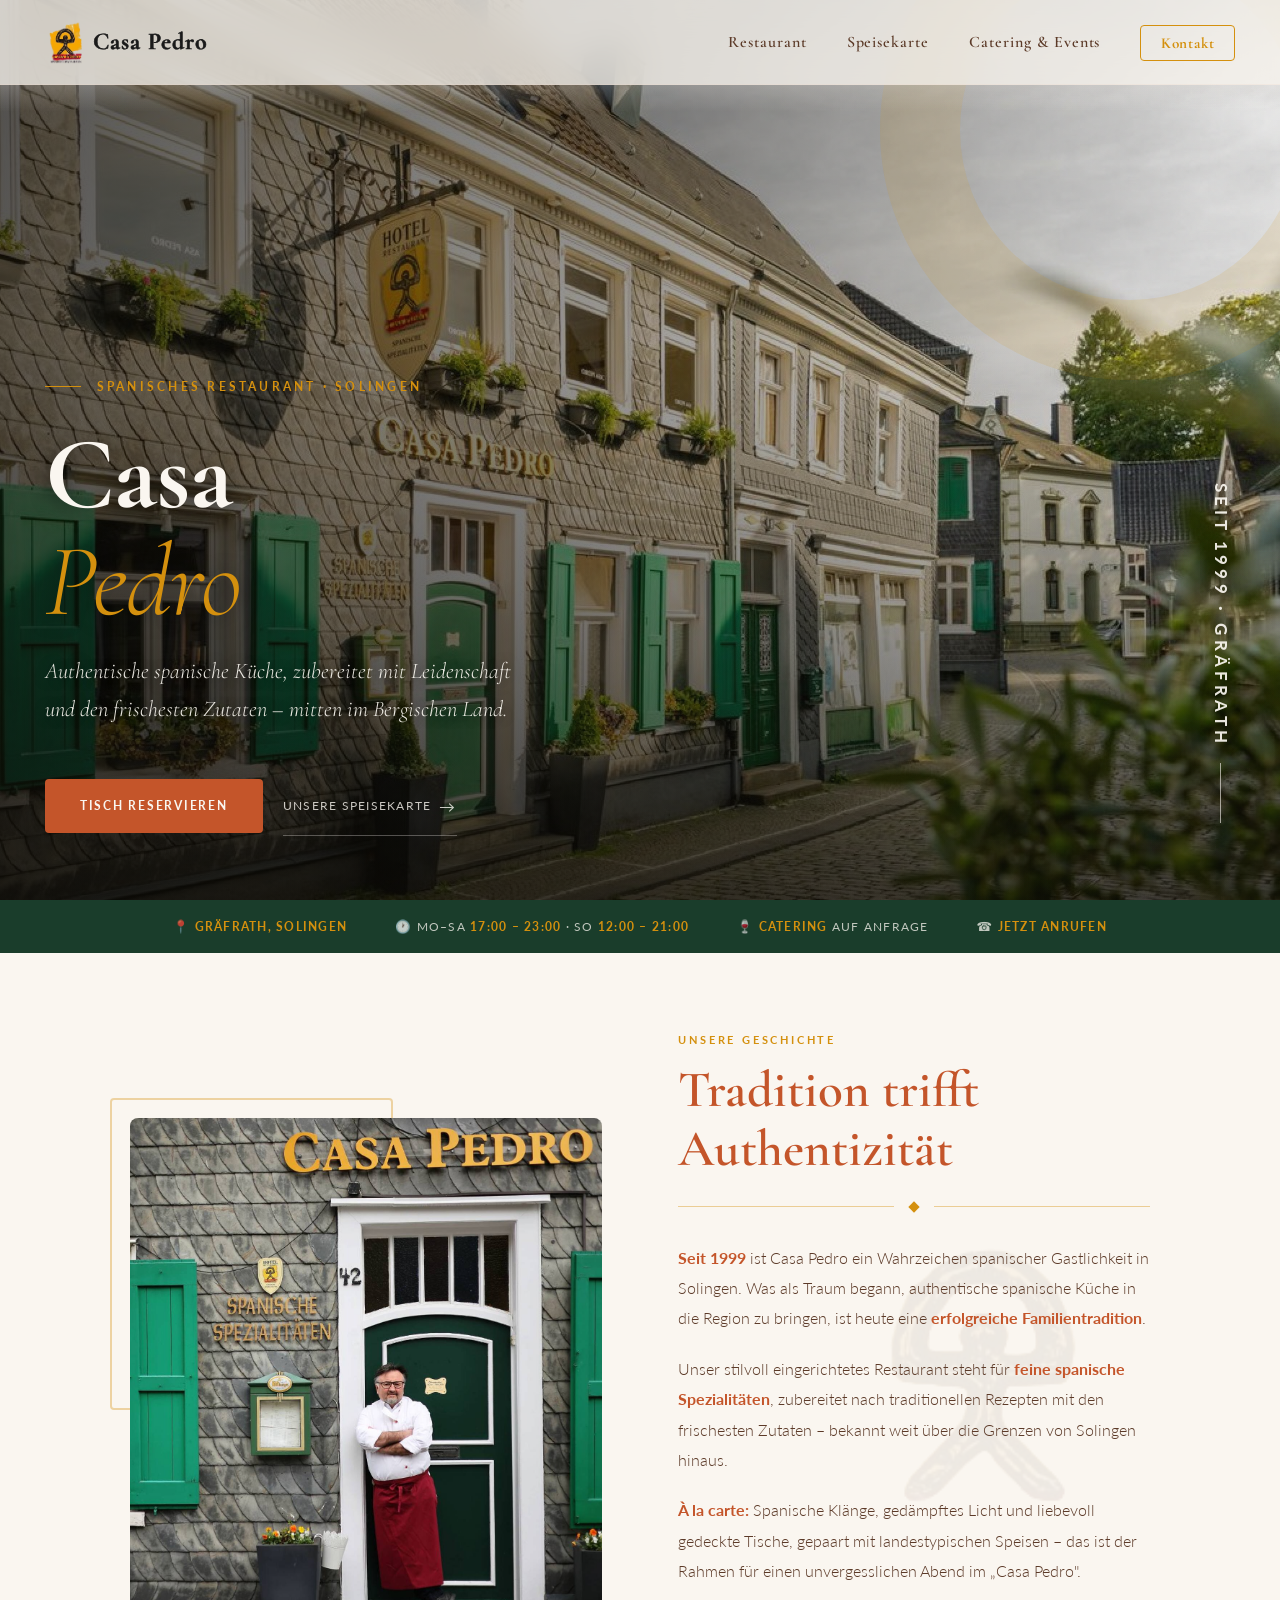
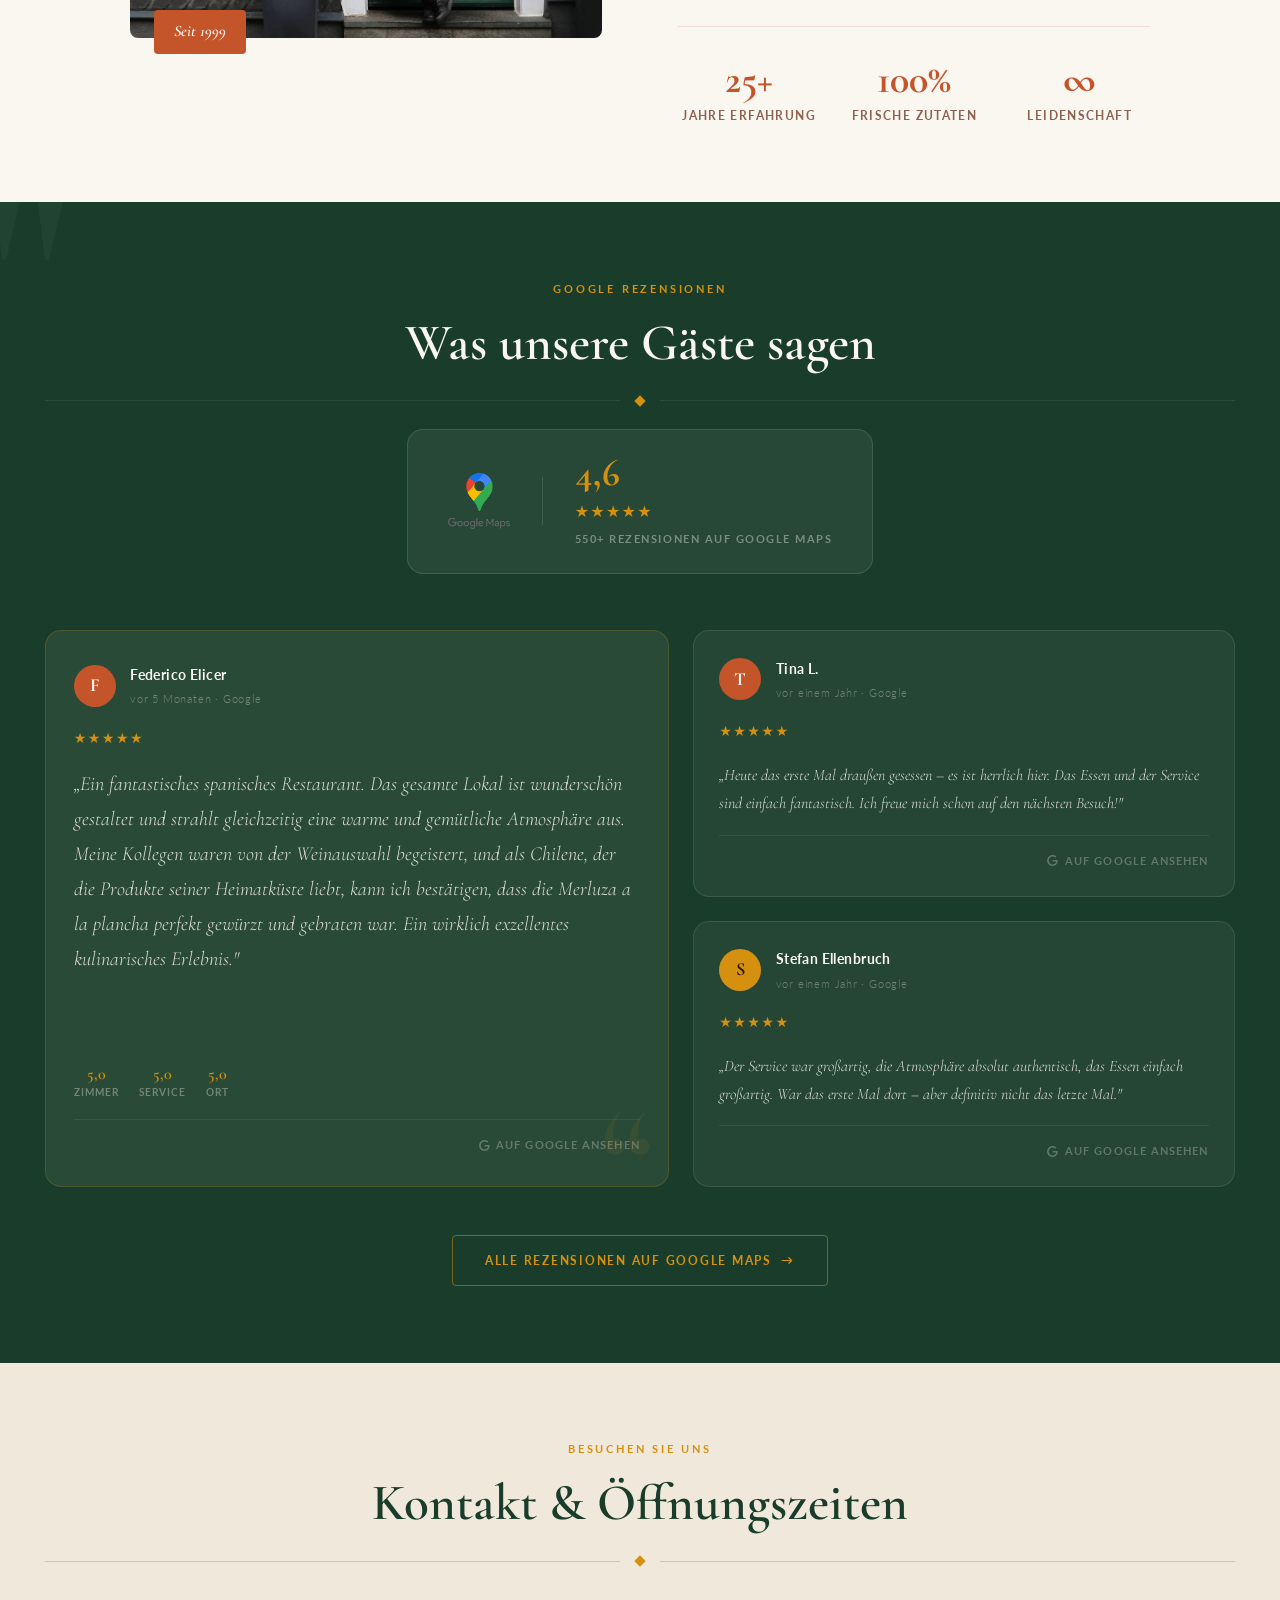
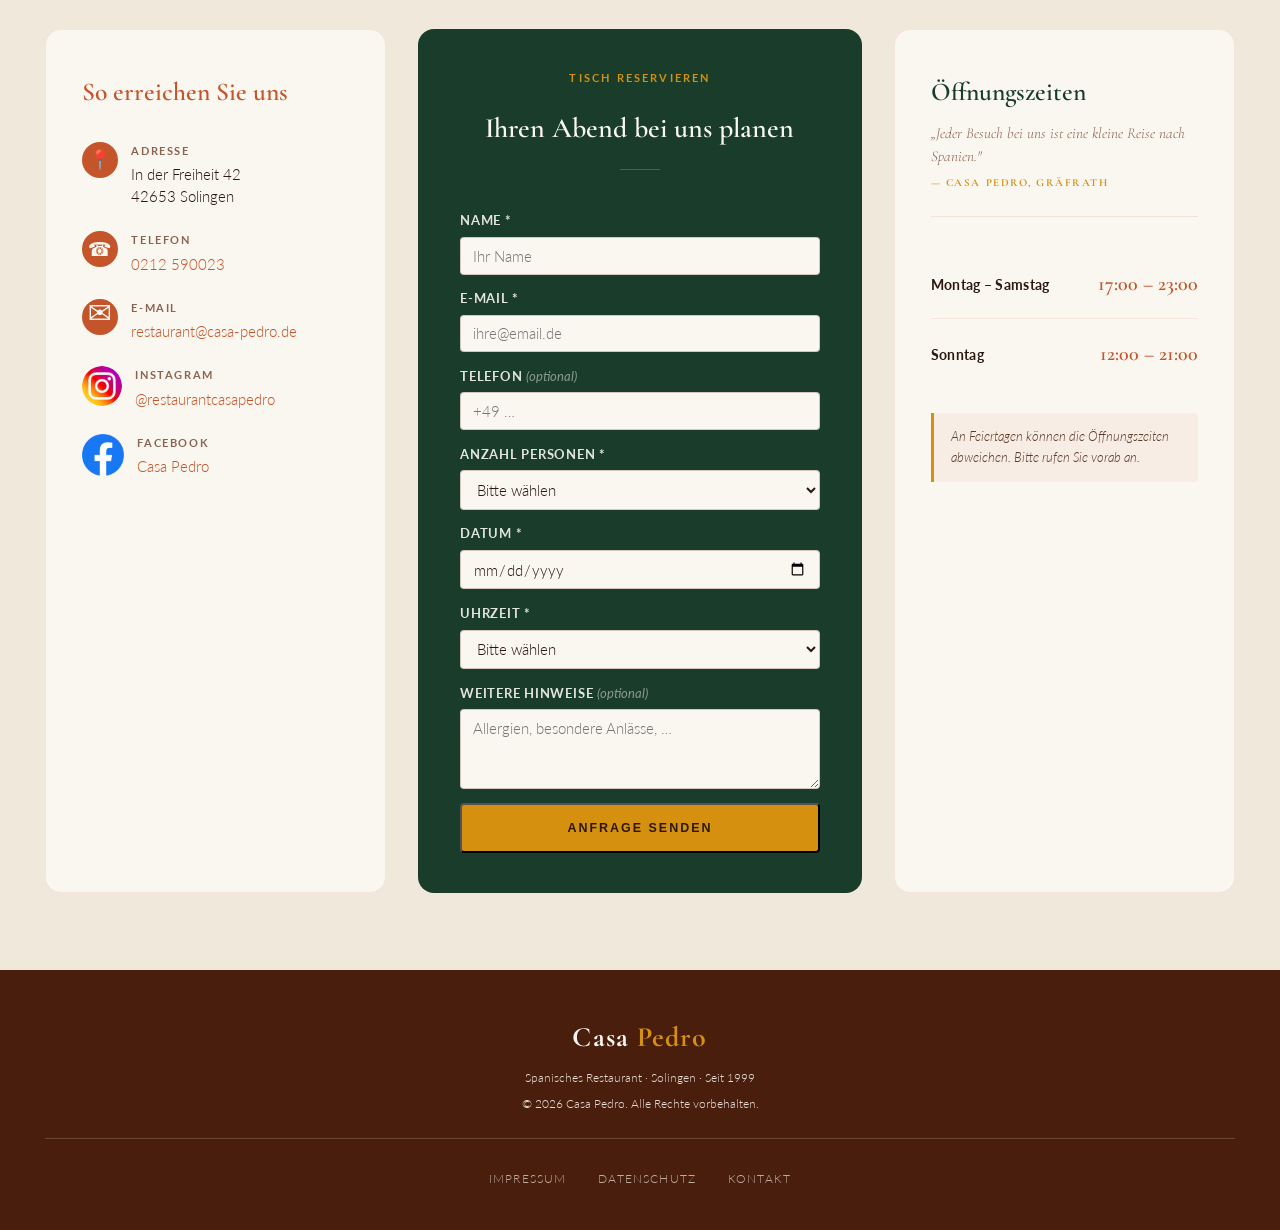
==== commit 65a187fa: "Hero button scrolls to reservation form" ====
--- a/index.html
+++ b/index.html
@@ -101,7 +101,7 @@
         und den frischesten Zutaten – mitten im Bergischen Land.
       </p>
       <div class="hero-actions">
-        <a href="javascript:void(0)" onclick="goTo('home','#kontakt');return false;" class="btn-primary">Tisch reservieren</a>
+        <a href="javascript:void(0)" onclick="goTo('home','#reservierung-form');return false;" class="btn-primary">Tisch reservieren</a>
         <a href="javascript:void(0)" onclick="goTo('speisekarte');return false;" class="btn-ghost">
           Unsere Speisekarte
           <span class="btn-ghost-arrow" aria-hidden="true">→</span>
--- a/style.css
+++ b/style.css
@@ -94,7 +94,7 @@
       top: 0;
       left: 0;
       right: 0;
-      z-index: 100;
+      z-index: 200;
       padding: 1.25rem var(--pad-x);
       display: flex;
       justify-content: space-between;
@@ -1794,8 +1794,8 @@
       .nav-burger { display: flex; }
 
       .nav-links {
-        position: absolute;
-        top: 100%;
+        position: fixed;
+        top: 72px;
         right: 0;
         transform: translateX(105%);
         width: min(300px, 82vw);
@@ -1805,7 +1805,7 @@
         gap: 0;
         padding: 2rem 1.75rem 3rem;
         box-shadow: -4px 6px 28px rgba(44,24,16,0.14);
-        z-index: 150;
+        z-index: 201;
         overflow-y: auto;
         transition: transform 0.35s cubic-bezier(0.4,0,0.2,1);
         list-style: none;
@@ -2256,17 +2256,20 @@
 
     /* ─── EVENT-BANNER ──────────────────────────────────────── */
     #event-banner {
+      position: fixed;
+      top: 80px;
+      left: 0;
+      right: 0;
+      z-index: 99;
       background: #C0000A;
       color: #fff;
       text-align: center;
-      padding: 0.8rem var(--pad-x);
-      margin-top: 80px;
+      padding: 1.1rem var(--pad-x);
       display: flex;
       align-items: center;
       justify-content: center;
       gap: 1.25rem;
       flex-wrap: wrap;
-      width: 100%;
     }
     #event-banner-text {
       font-family: var(--ff-body);
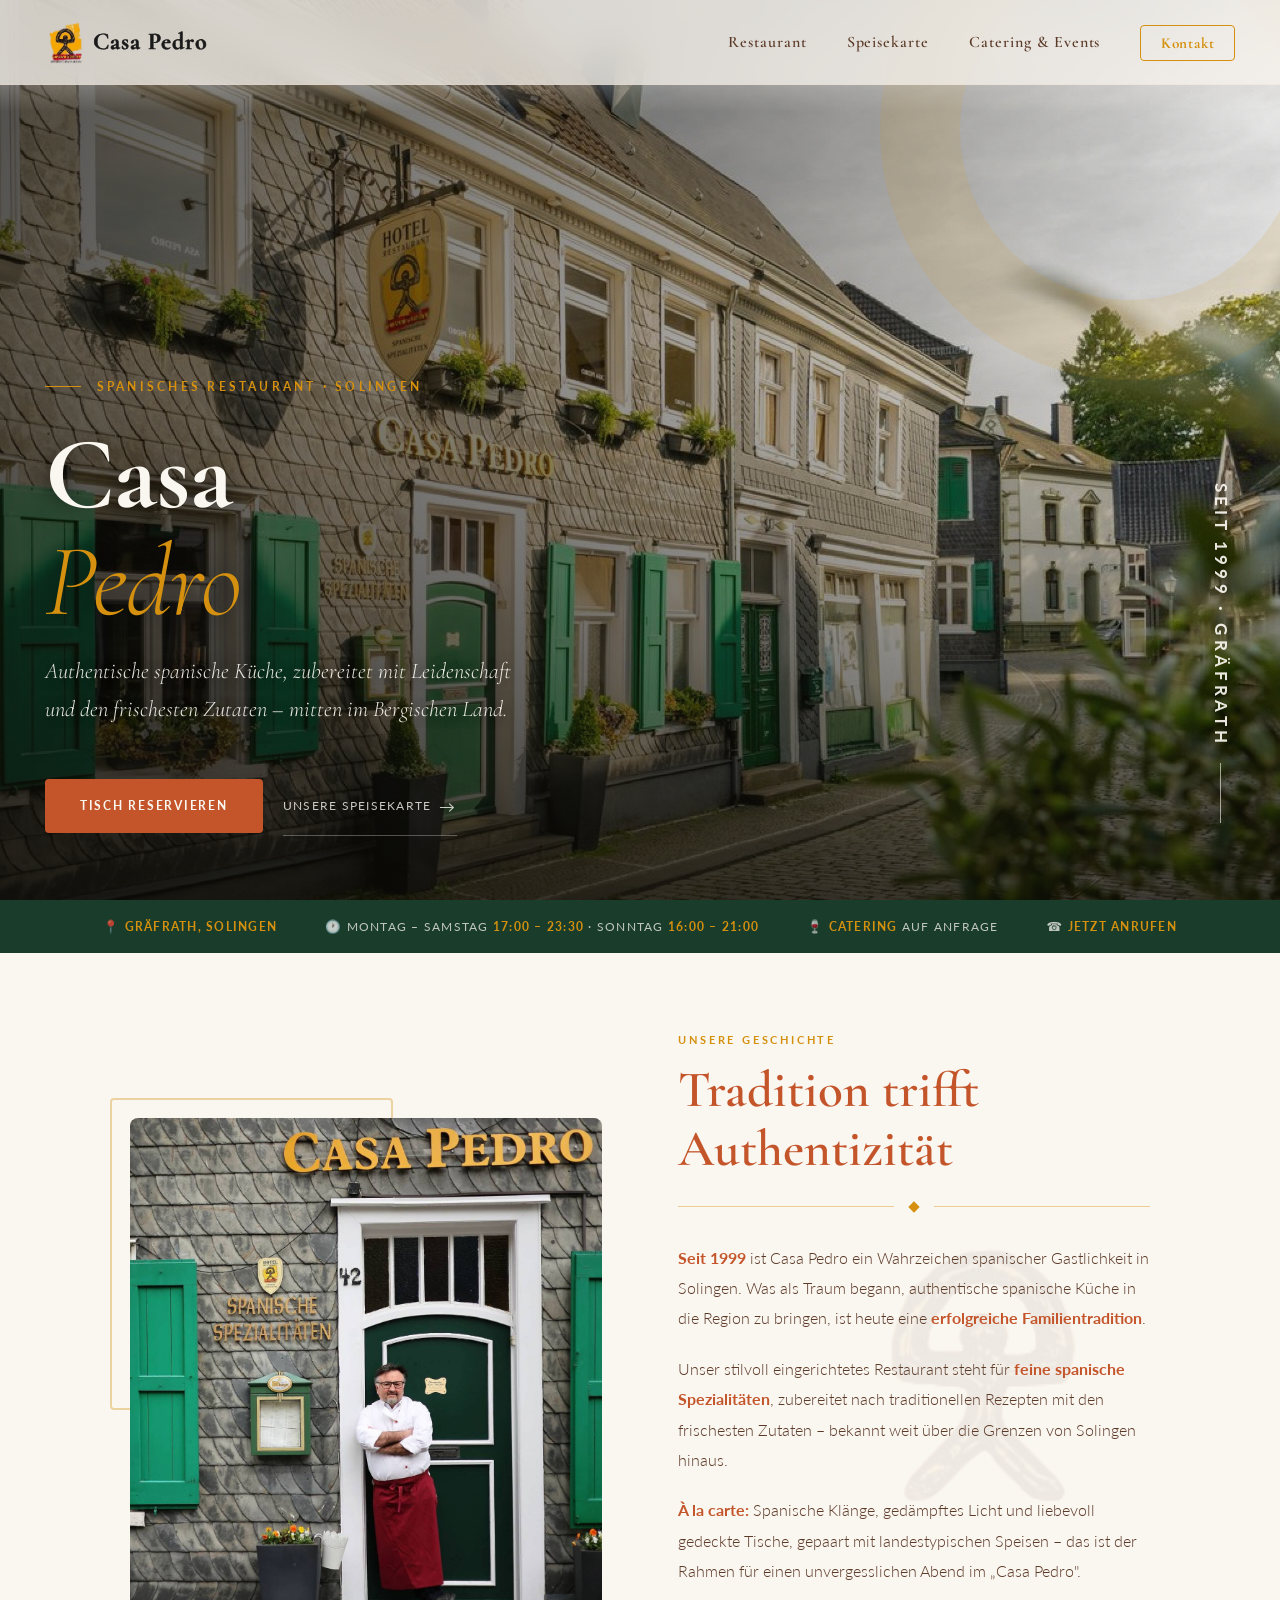
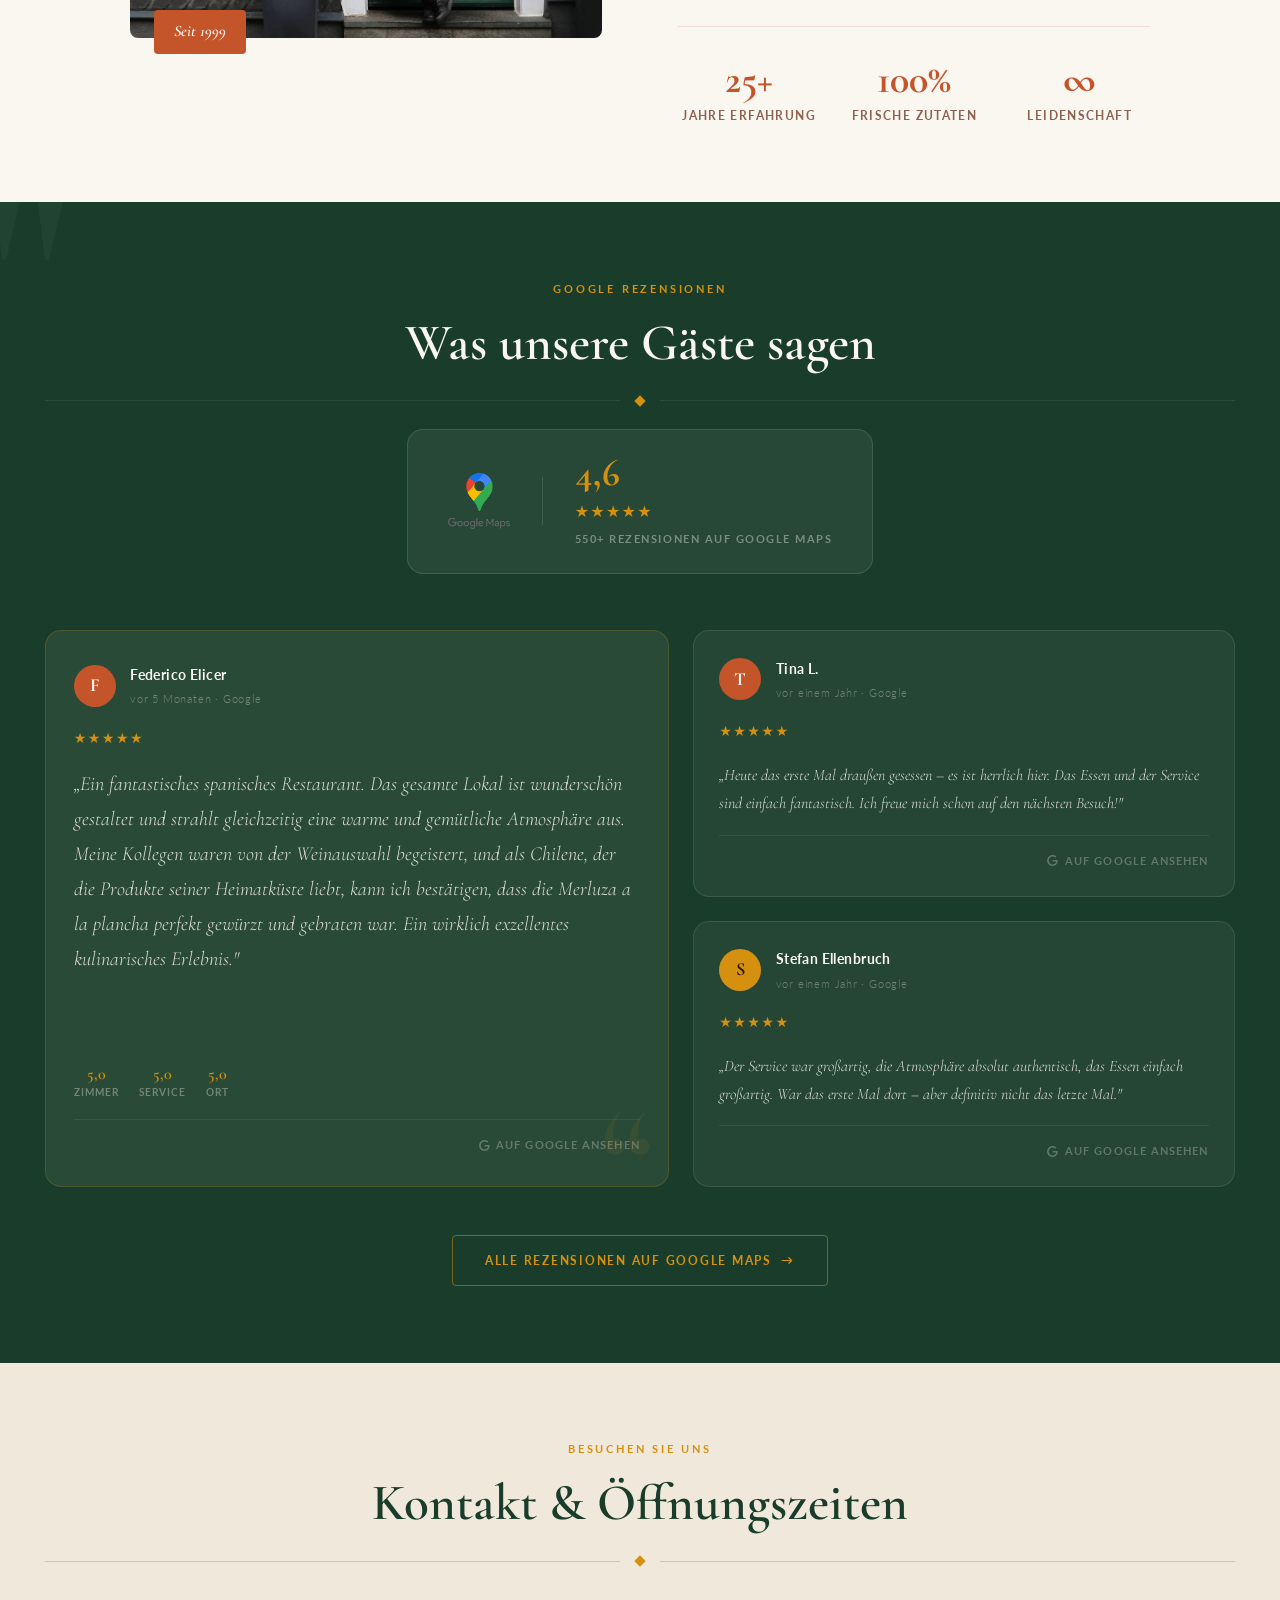
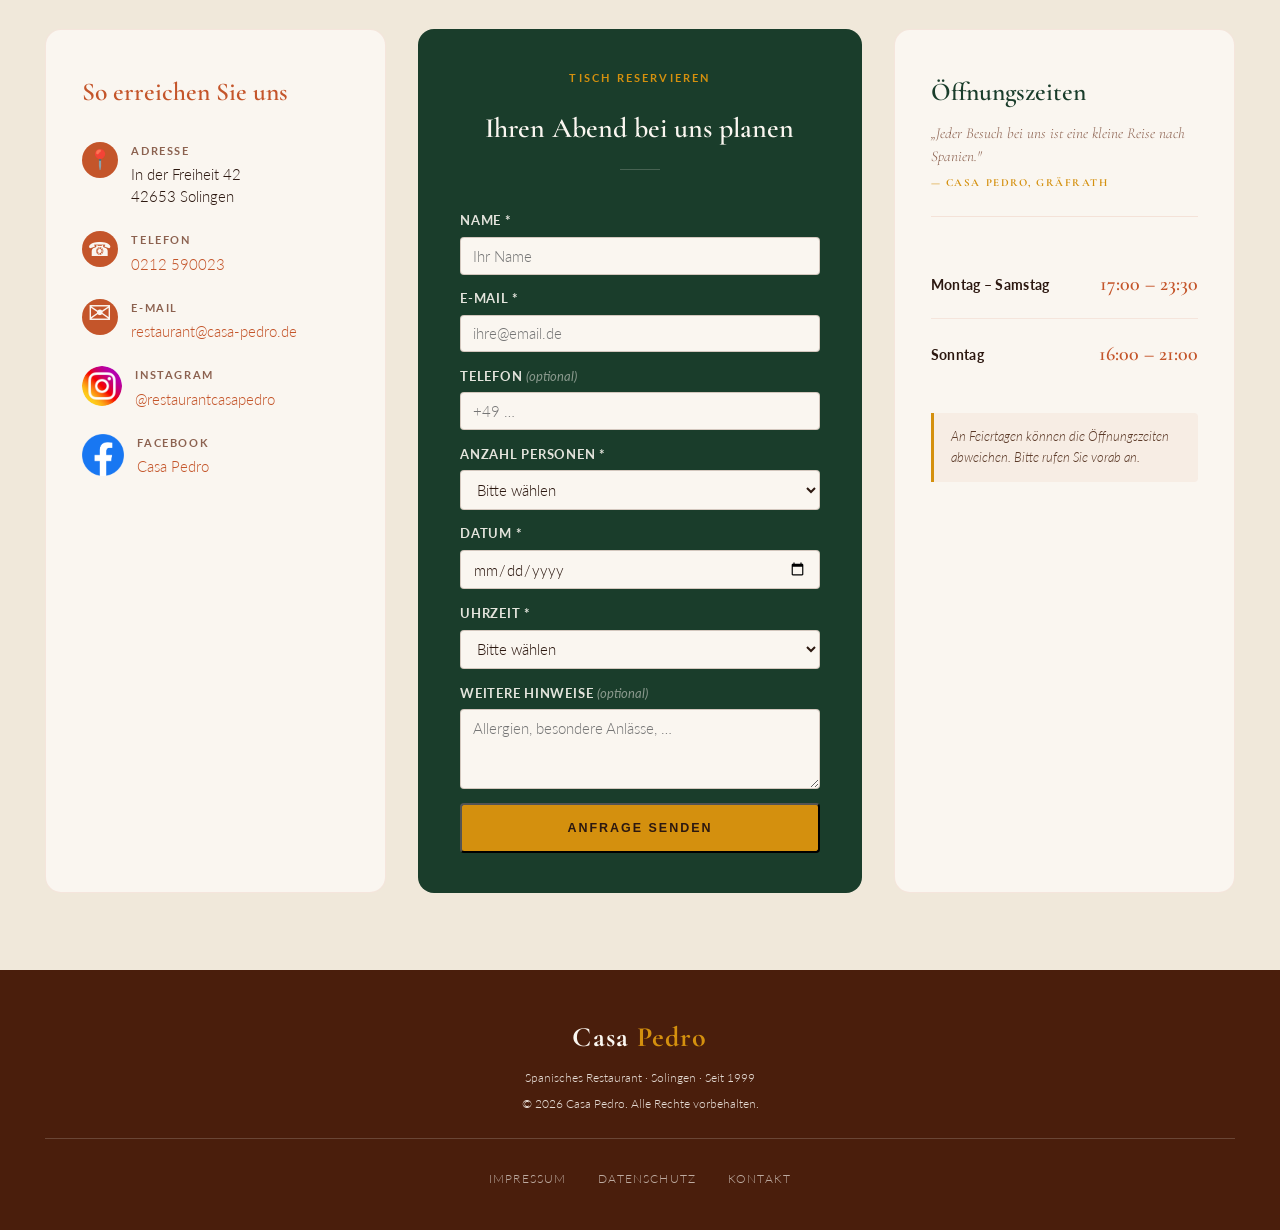
==== commit a7406268: "Oeffnungszeiten aus content.json auch in Topbar und Legal-Sidebars" ====
--- a/index.html
+++ b/index.html
@@ -11,7 +11,7 @@
   ───────────────────────────────────────────────────────────────────────── -->
   <meta name="description" content="Casa Pedro – Authentisches spanisches Restaurant in Solingen-Gräfrath seit 1999. Frische Tapas, Paella und Fischspezialitäten. Catering, Feiern & Reservierungen.">
   <meta name="robots" content="index, follow">
-  <link rel="canonical" href="https://casa-pedro-solingen.netlify.app/">
+  <link rel="canonical" href="https://casa-pedro.de/">
 
   <!-- Open Graph (Facebook, WhatsApp, LinkedIn, …) -->
   <meta property="og:type"        content="website">
@@ -19,8 +19,8 @@
   <meta property="og:locale"      content="de_DE">
   <meta property="og:title"       content="Casa Pedro – Spanisches Restaurant Solingen">
   <meta property="og:description" content="Authentisches spanisches Restaurant in Solingen-Gräfrath seit 1999. Frische Tapas, Paella und Fischspezialitäten. Catering &amp; Feiern.">
-  <meta property="og:url"         content="https://casa-pedro-solingen.netlify.app/">
-  <meta property="og:image"       content="https://casa-pedro-solingen.netlify.app/images/hero.jpg">
+  <meta property="og:url"         content="https://casa-pedro.de/">
+  <meta property="og:image"       content="https://casa-pedro.de/images/hero.jpg">
   <meta property="og:image:alt"   content="Casa Pedro – Spanisches Restaurant Solingen">
   <meta property="og:image:width"  content="1600">
   <meta property="og:image:height" content="900">
@@ -29,7 +29,7 @@
   <meta name="twitter:card"        content="summary_large_image">
   <meta name="twitter:title"       content="Casa Pedro – Spanisches Restaurant Solingen">
   <meta name="twitter:description" content="Authentisches spanisches Restaurant in Solingen-Gräfrath seit 1999. Frische Tapas, Paella und Fischspezialitäten.">
-  <meta name="twitter:image"       content="https://casa-pedro-solingen.netlify.app/images/hero.jpg">
+  <meta name="twitter:image"       content="https://casa-pedro.de/images/hero.jpg">
 
   <link rel="preconnect" href="https://fonts.googleapis.com">
   <link rel="preconnect" href="https://fonts.gstatic.com" crossorigin>
@@ -115,7 +115,7 @@
   <!-- ── BANNER STRIP ─────────────────────────────────────── -->
   <div class="banner-strip" role="complementary" aria-label="Kurzinfos">
     <span>📍 <strong>Gräfrath, Solingen</strong></span>
-    <span>🕐 Mo–Sa <strong>17:00 – 23:00</strong> · So <strong>12:00 – 21:00</strong></span>
+    <span id="topbar-oez">🕐 Mo–Sa <strong>17:00 – 23:00</strong> · So <strong>12:00 – 21:00</strong></span>
     <span>🍷 <strong>Catering</strong> auf Anfrage</span>
     <span>☎ <a href="tel:+49212590023" style="color: var(--amber); text-decoration: none;"><strong>Jetzt anrufen</strong></a></span>
   </div>
@@ -384,10 +384,7 @@
           <form id="reservierung-form"
                 name="reservierung"
                 method="POST"
-                data-netlify="true"
-                data-netlify-honeypot="bot-field"
                 novalidate>
-            <input type="hidden" name="form-name" value="reservierung">
             <p style="display:none"><label>Nicht ausfüllen: <input name="bot-field"></label></p>
 
             <div class="form-field">
@@ -948,7 +945,7 @@
           <p class="sidebar-address">In der Freiheit 42 · 42653 Solingen</p>
 
           <h5>Öffnungszeiten</h5>
-          <table class="legal-oez-table">
+          <table id="legal-oez-impressum" class="legal-oez-table">
             <tr><td>Montag – Samstag</td><td>17:00 – 23:00</td></tr>
             <tr><td>Sonntag</td><td>12:00 – 21:00</td></tr>
           </table>
@@ -997,7 +994,7 @@
 
           <div class="legal-block">
             <h3>Hosting</h3>
-            <p>Diese Website wird gehostet bei <strong>Netlify Inc.</strong>, San Francisco, CA, USA. Beim Aufruf der Website werden technische Zugriffsdaten (u.&nbsp;a. IP-Adresse, Browsertyp sowie Datum und Uhrzeit des Abrufs) in den Server-Logs von Netlify gespeichert. Die Verarbeitung erfolgt auf Grundlage unseres berechtigten Interesses am sicheren und stabilen Betrieb der Website (Art.&nbsp;6 Abs.&nbsp;1 lit.&nbsp;f DSGVO). Da Netlify in den USA ansässig ist, werden diese Daten in ein Drittland übermittelt. Informationen zu den von Netlify eingesetzten Schutzmaßnahmen entnehmen Sie der <a href="https://www.netlify.com/privacy/" target="_blank" rel="noopener">Datenschutzerklärung von Netlify</a>.</p>
+            <p>Diese Website wird gehostet bei der <strong>Host Europe GmbH</strong>, Hansestraße 111, 51149 Köln. Beim Aufruf der Website werden technische Zugriffsdaten (u.&nbsp;a. IP-Adresse, Browsertyp sowie Datum und Uhrzeit des Abrufs) in den Server-Logs gespeichert. Die Verarbeitung erfolgt auf Grundlage unseres berechtigten Interesses am sicheren und stabilen Betrieb der Website (Art.&nbsp;6 Abs.&nbsp;1 lit.&nbsp;f DSGVO). Mit der Host Europe GmbH besteht ein Vertrag zur Auftragsverarbeitung nach Art.&nbsp;28 DSGVO. Die Server befinden sich in Deutschland, eine Übermittlung in ein Drittland findet nicht statt.</p>
           </div>
 
           <div class="legal-block">
@@ -1013,7 +1010,7 @@
               <li>Weitere Hinweise, z.&nbsp;B. Allergien oder besondere Anlässe <em>(freiwillig)</em></li>
             </ul>
             <p><strong>Zweck und Rechtsgrundlage:</strong> Die Daten werden ausschließlich zur Bearbeitung Ihrer Tischreservierungsanfrage verwendet. Rechtsgrundlage ist Art.&nbsp;6 Abs.&nbsp;1 lit.&nbsp;b DSGVO (Vertragsanbahnung).</p>
-            <p><strong>Übermittlung an Netlify:</strong> Die Formulardaten werden durch Netlify Inc. (USA) technisch empfangen und in deren Systemen gespeichert, bis wir sie löschen. Informationen zu den Schutzmaßnahmen für diese Drittlandübermittlung finden Sie im Abschnitt „Hosting" sowie in der <a href="https://www.netlify.com/privacy/" target="_blank" rel="noopener">Datenschutzerklärung von Netlify</a>. Pedro Hernandez erhält die Anfragen per E-Mail und bearbeitet sie manuell.</p>
+            <p><strong>Übermittlung:</strong> Die Formulardaten werden auf unserem Webspace bei der Host Europe GmbH verarbeitet und unmittelbar per E-Mail an unser Postfach restaurant@casa-pedro.de weitergeleitet. Eine dauerhafte Speicherung auf dem Webserver findet nicht statt. Das E-Mail-Postfach wird über Microsoft 365 betrieben. Pedro Hernandez erhält die Anfragen per E-Mail und bearbeitet sie manuell.</p>
             <p><strong>Speicherdauer:</strong> Ihre Daten werden nur so lange aufbewahrt, wie es für die Bearbeitung Ihrer Anfrage erforderlich ist. Nach abgeschlossener oder abgelehnter Reservierung werden die Daten gelöscht, sofern keine gesetzlichen Aufbewahrungspflichten entgegenstehen.</p>
           </div>
 
@@ -1045,7 +1042,7 @@
           <p class="sidebar-address">In der Freiheit 42 · 42653 Solingen</p>
 
           <h5>Öffnungszeiten</h5>
-          <table class="legal-oez-table">
+          <table id="legal-oez-datenschutz" class="legal-oez-table">
             <tr><td>Montag – Samstag</td><td>17:00 – 23:00</td></tr>
             <tr><td>Sonntag</td><td>12:00 – 21:00</td></tr>
           </table>
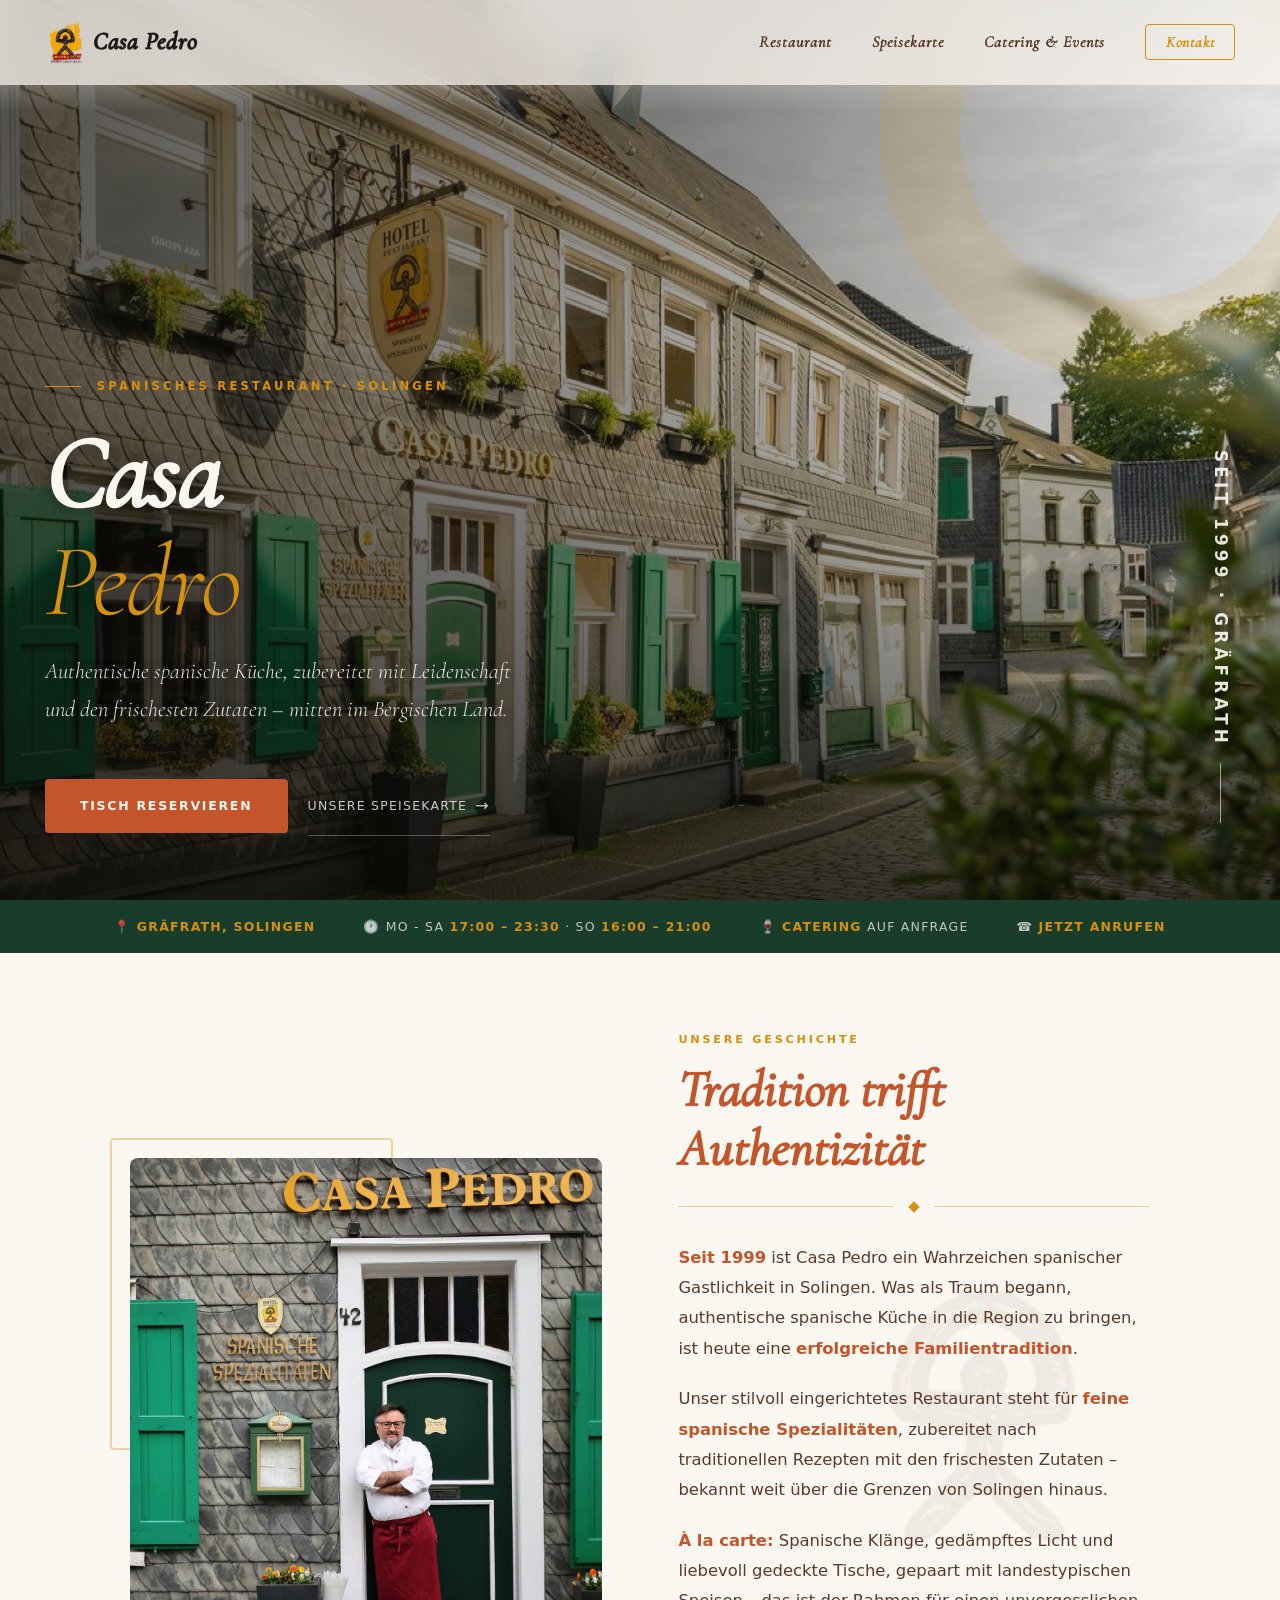
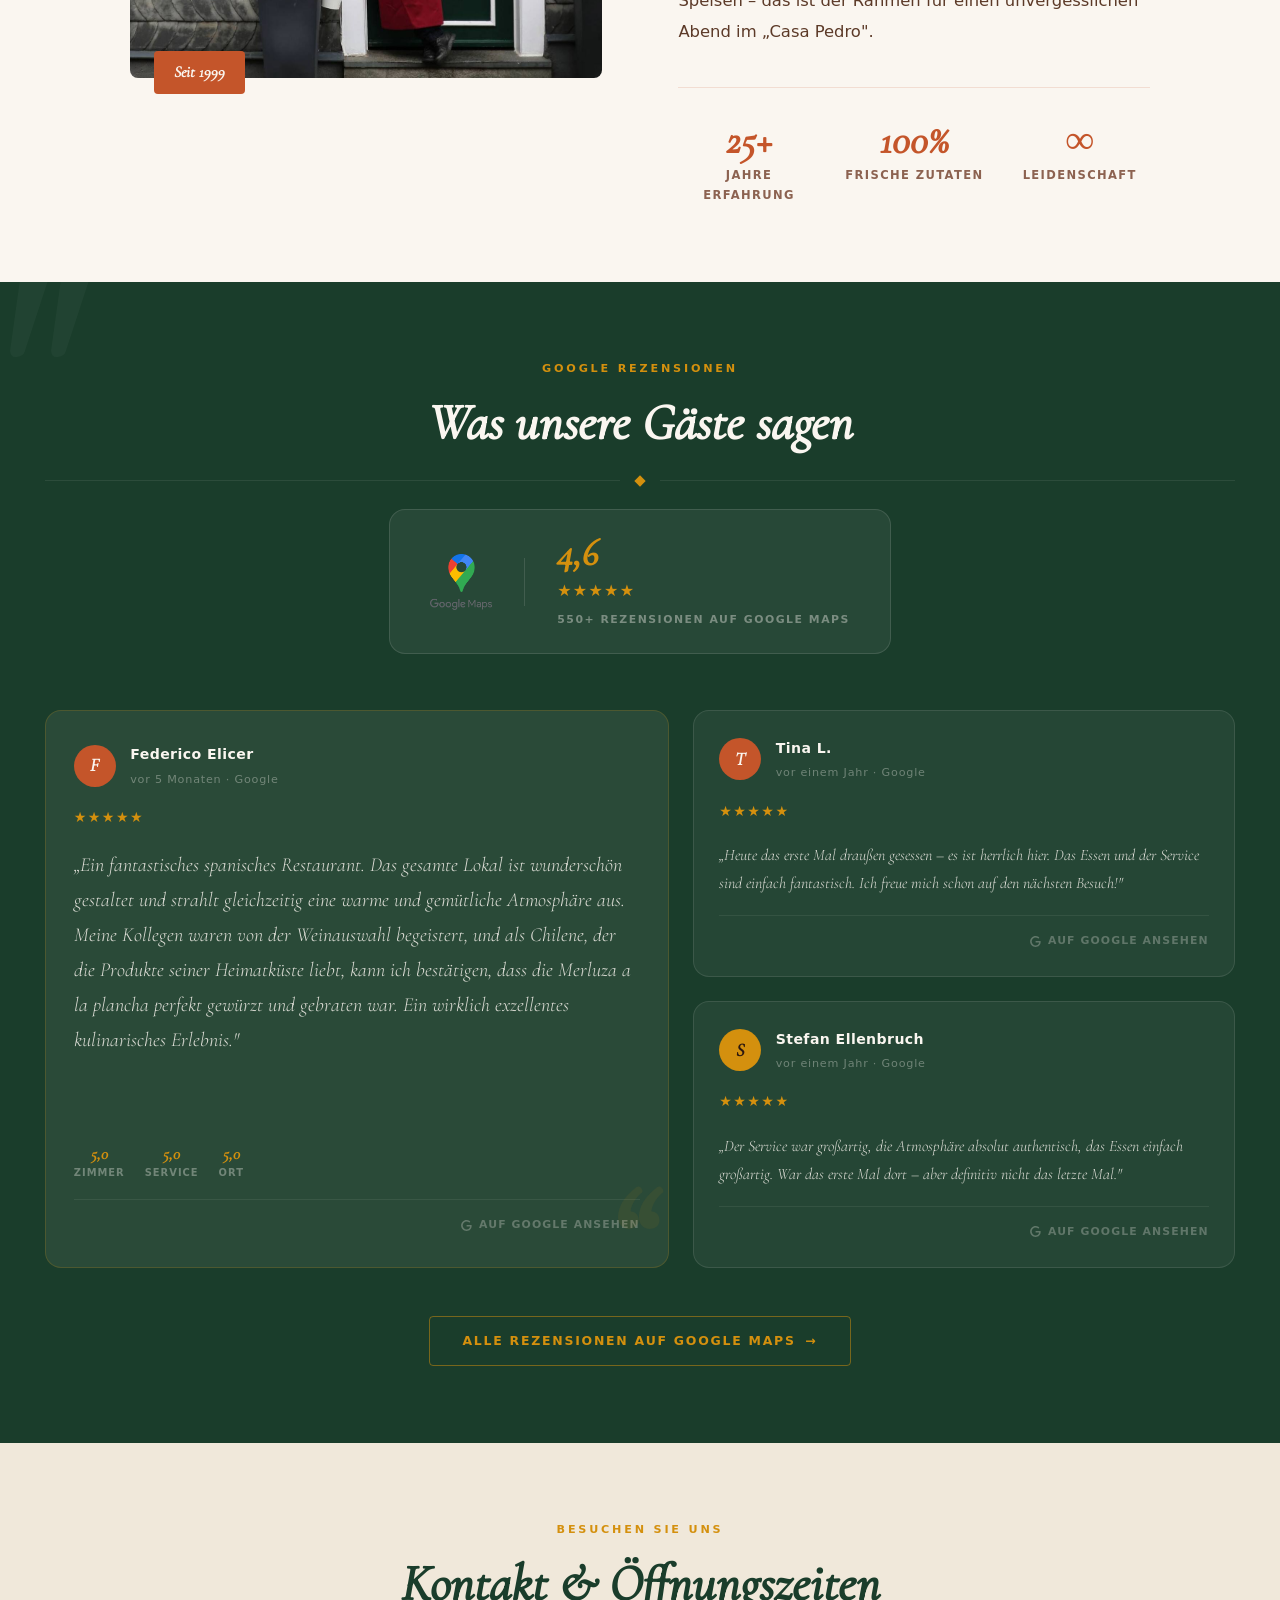
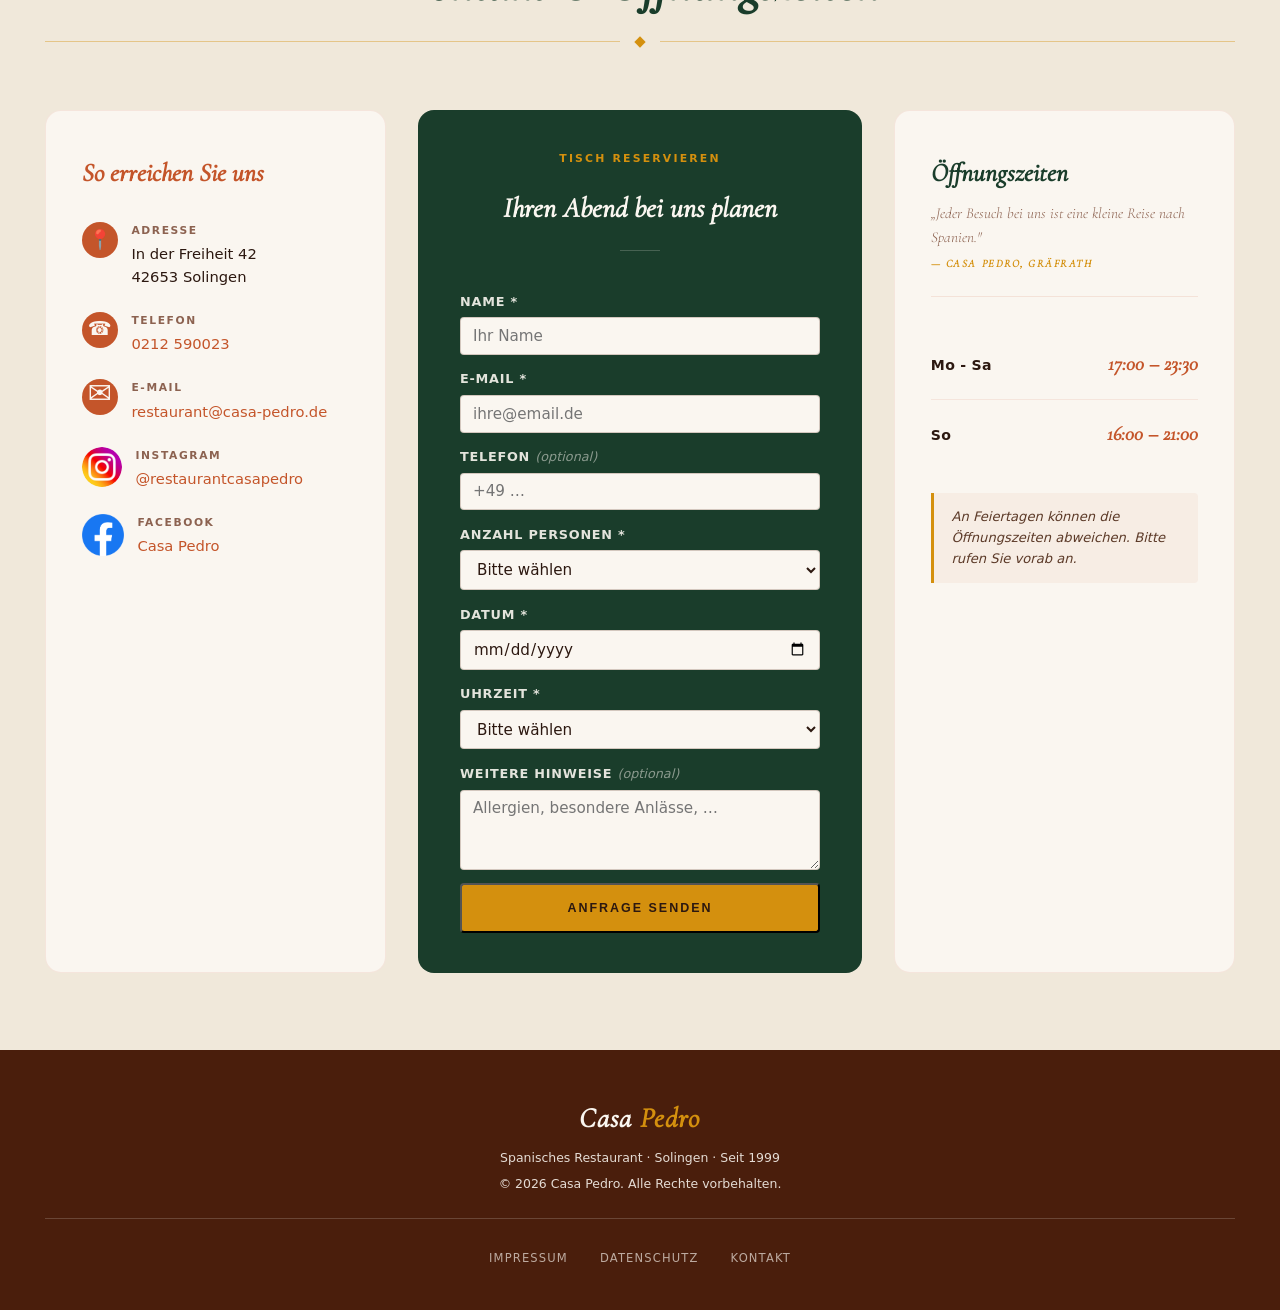
==== commit 1c38a89c: "Schriften lokal einbinden, Impressum auf DDG" ====
--- a/index.html
+++ b/index.html
@@ -31,10 +31,7 @@
   <meta name="twitter:description" content="Authentisches spanisches Restaurant in Solingen-Gräfrath seit 1999. Frische Tapas, Paella und Fischspezialitäten.">
   <meta name="twitter:image"       content="https://casa-pedro.de/images/hero.jpg">
 
-  <link rel="preconnect" href="https://fonts.googleapis.com">
-  <link rel="preconnect" href="https://fonts.gstatic.com" crossorigin>
-  <link href="https://fonts.googleapis.com/css2?family=Cormorant+Garamond:ital,wght@0,300;0,400;0,600;0,700;1,300;1,400;1,600&family=Lato:ital,wght@0,300;0,400;0,700;1,300&display=swap" rel="stylesheet">
-
+  <!-- Fonts are now loaded locally from /fonts/ -->
   <link rel="stylesheet" href="style.css">
 </head>
 
@@ -906,7 +903,7 @@
       <div class="legal-layout">
         <main class="legal-content">
           <div class="legal-block">
-            <h3>Angaben gemäß § 5 TMG</h3>
+            <h3>Angaben gemäß § 5 DDG</h3>
             <address>
               Pedro Hernandez<br>
               Casa Pedro<br>
@@ -985,6 +982,7 @@
             <p>Die Nutzung unserer Webseite ist in der Regel ohne Angabe personenbezogener Daten möglich. Soweit auf unseren Seiten personenbezogene Daten erhoben werden, erfolgt dies auf Basis der jeweils genannten Rechtsgrundlage. Eine Weitergabe an Dritte zu Werbezwecken findet nicht statt; die technische Verarbeitung durch unseren Hosting-Anbieter ist im Abschnitt „Hosting" beschrieben.</p>
             <p>Wir weisen darauf hin, dass die Datenübertragung im Internet Sicherheitslücken aufweisen kann. Ein lückenloser Schutz der Daten vor dem Zugriff durch Dritte ist nicht möglich.</p>
             <p>Der Nutzung von im Rahmen der Impressumspflicht veröffentlichten Kontaktdaten durch Dritte zur Übersendung von nicht ausdrücklich angeforderter Werbung wird hiermit ausdrücklich widersprochen.</p>
+            <p>Diese Website verwendet Schriftarten, die lokal von unserem Server ausgeliefert werden. Es besteht dabei keine Verbindung zu Servern Dritter, und es werden keine Daten an Dritte übertragen.</p>
           </div>
 
           <div class="legal-block">
--- a/style.css
+++ b/style.css
@@ -1,4 +1,95 @@
-    /* ─── RESET & BASE ─────────────────────────────────────── */
+/* cyrillic-ext */
+@font-face {
+  font-family: 'Cormorant Garamond';
+  font-style: italic;
+  font-weight: 300;
+  font-display: swap;
+  src: url(fonts/co3ZmX5slCNuHLi8bLeY9MK7whWMhyjYrEtFmSq17w.woff2) format('woff2');
+  unicode-range: U+0460-052F, U+1C80-1C8A, U+20B4, U+2DE0-2DFF, U+A640-A69F, U+FE2E-FE2F;
+}
+/* cyrillic */
+@font-face {
+  font-family: 'Cormorant Garamond';
+  font-style: italic;
+  font-weight: 300;
+  font-display: swap;
+  src: url(fonts/co3ZmX5slCNuHLi8bLeY9MK7whWMhyjYrEtMmSq17w.woff2) format('woff2');
+  unicode-range: U+0301, U+0400-045F, U+0490-0491, U+04B0-04B1, U+2116;
+}
+/* vietnamese */
+@font-face {
+  font-family: 'Cormorant Garamond';
+  font-style: italic;
+  font-weight: 300;
+  font-display: swap;
+  src: url(fonts/co3ZmX5slCNuHLi8bLeY9MK7whWMhyjYrEtHmSq17w.woff2) format('woff2');
+  unicode-range: U+0102-0103, U+0110-0111, U+0128-0129, U+0168-0169, U+01A0-01A1, U+01AF-01B0, U+0300-0301, U+0303-0304, U+0308-0309, U+0323, U+0329, U+1EA0-1EF9, U+20AB;
+}
+/* latin-ext */
+@font-face {
+  font-family: 'Cormorant Garamond';
+  font-style: italic;
+  font-weight: 300;
+  font-display: swap;
+  src: url(fonts/co3ZmX5slCNuHLi8bLeY9MK7whWMhyjYrEtGmSq17w.woff2) format('woff2');
+  unicode-range: U+0100-02BA, U+02BD-02C5, U+02C7-02CC, U+02CE-02D7, U+02DD-02FF, U+0304, U+0308, U+0329, U+1D00-1DBF, U+1E00-1E9F, U+1EF2-1EFF, U+2020, U+20A0-20AB, U+20AD-20C0, U+2113, U+2C60-2C7F, U+A720-A7FF;
+}
+/* latin */
+@font-face {
+  font-family: 'Cormorant Garamond';
+  font-style: italic;
+  font-weight: 300;
+  font-display: swap;
+  src: url(fonts/co3ZmX5slCNuHLi8bLeY9MK7whWMhyjYrEtImSo.woff2) format('woff2');
+  unicode-range: U+0000-00FF, U+0131, U+0152-0153, U+02BB-02BC, U+02C6, U+02DA, U+02DC, U+0304, U+0308, U+0329, U+2000-206F, U+20AC, U+2122, U+2191, U+2193, U+2212, U+2215, U+FEFF, U+FFFD;
+}
+/* cyrillic-ext */
+@font-face {
+  font-family: 'Cormorant Garamond';
+  font-style: italic;
+  font-weight: 400;
+  font-display: swap;
+  src: url(fonts/co3ZmX5slCNuHLi8bLeY9MK7whWMhyjYrEtFmSq17w.woff2) format('woff2');
+  unicode-range: U+0460-052F, U+1C80-1C8A, U+20B4, U+2DE0-2DFF, U+A640-A69F, U+FE2E-FE2F;
+}
+/* cyrillic */
+@font-face {
+  font-family: 'Cormorant Garamond';
+  font-style: italic;
+  font-weight: 400;
+  font-display: swap;
+  src: url(fonts/co3ZmX5slCNuHLi8bLeY9MK7whWMhyjYrEtMmSq17w.woff2) format('woff2');
+  unicode-range: U+0301, U+0400-045F, U+0490-0491, U+04B0-04B1, U+2116;
+}
+/* vietnamese */
+@font-face {
+  font-family: 'Cormorant Garamond';
+  font-style: italic;
+  font-weight: 400;
+  font-display: swap;
+  src: url(fonts/co3ZmX5slCNuHLi8bLeY9MK7whWMhyjYrEtHmSq17w.woff2) format('woff2');
+  unicode-range: U+0102-0103, U+0110-0111, U+0128-0129, U+0168-0169, U+01A0-01A1, U+01AF-01B0, U+0300-0301, U+0303-0304, U+0308-0309, U+0323, U+0329, U+1EA0-1EF9, U+20AB;
+}
+/* latin-ext */
+@font-face {
+  font-family: 'Cormorant Garamond';
+  font-style: italic;
+  font-weight: 400;
+  font-display: swap;
+  src: url(fonts/co3ZmX5slCNuHLi8bLeY9MK7whWMhyjYrEtGmSq17w.woff2) format('woff2');
+  unicode-range: U+0100-02BA, U+02BD-02C5, U+02C7-02CC, U+02CE-02D7, U+02DD-02FF, U+0304, U+0308, U+0329, U+1D00-1DBF, U+1E00-1E9F, U+1EF2-1EFF, U+2020, U+20A0-20AB, U+20AD-20C0, U+2113, U+2C60-2C7F, U+A720-A7FF;
+}
+/* latin */
+@font-face {
+  font-family: 'Cormorant Garamond';
+  font-style: italic;
+  font-weight: 400;
+  font-display: swap;
+  src: url(fonts/co3ZmX5slCNuHLi8bLeY9MK7whWMhyjYrEtImSo.woff2) format('woff2');
+  unicode-range: U+0000-00FF, U+0131, U+0152-0153, U+02BB-02BC, U+02C6, U+02DA, U+02DC, U+0304, U+0308, U+0329, U+2000-206F, U+20AC, U+2122, U+2191, U+2193, U+2212, U+2215, U+FEFF, U+FFFD;
+}
+
+     /* ─── RESET & BASE ─────────────────────────────────────── */
     *, *::before, *::after { box-sizing: border-box; margin: 0; padding: 0; }
 
     :root {
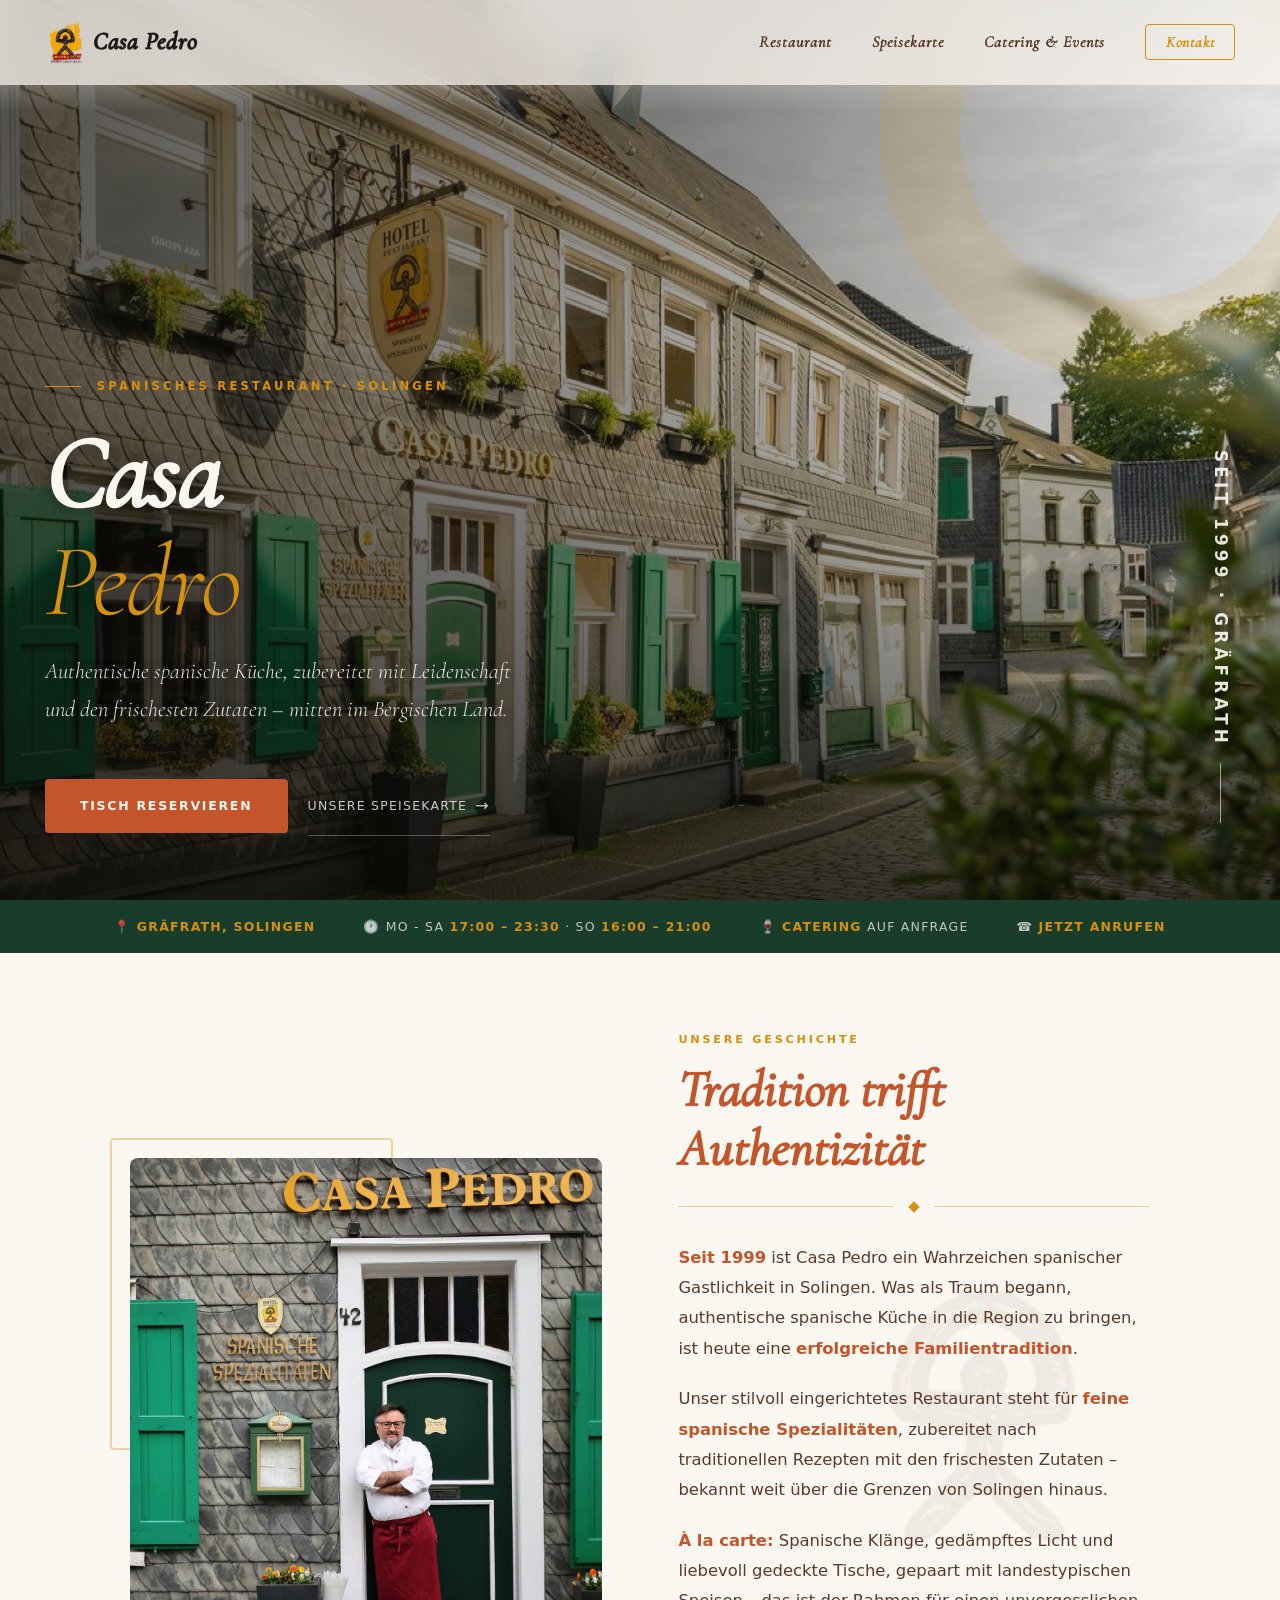
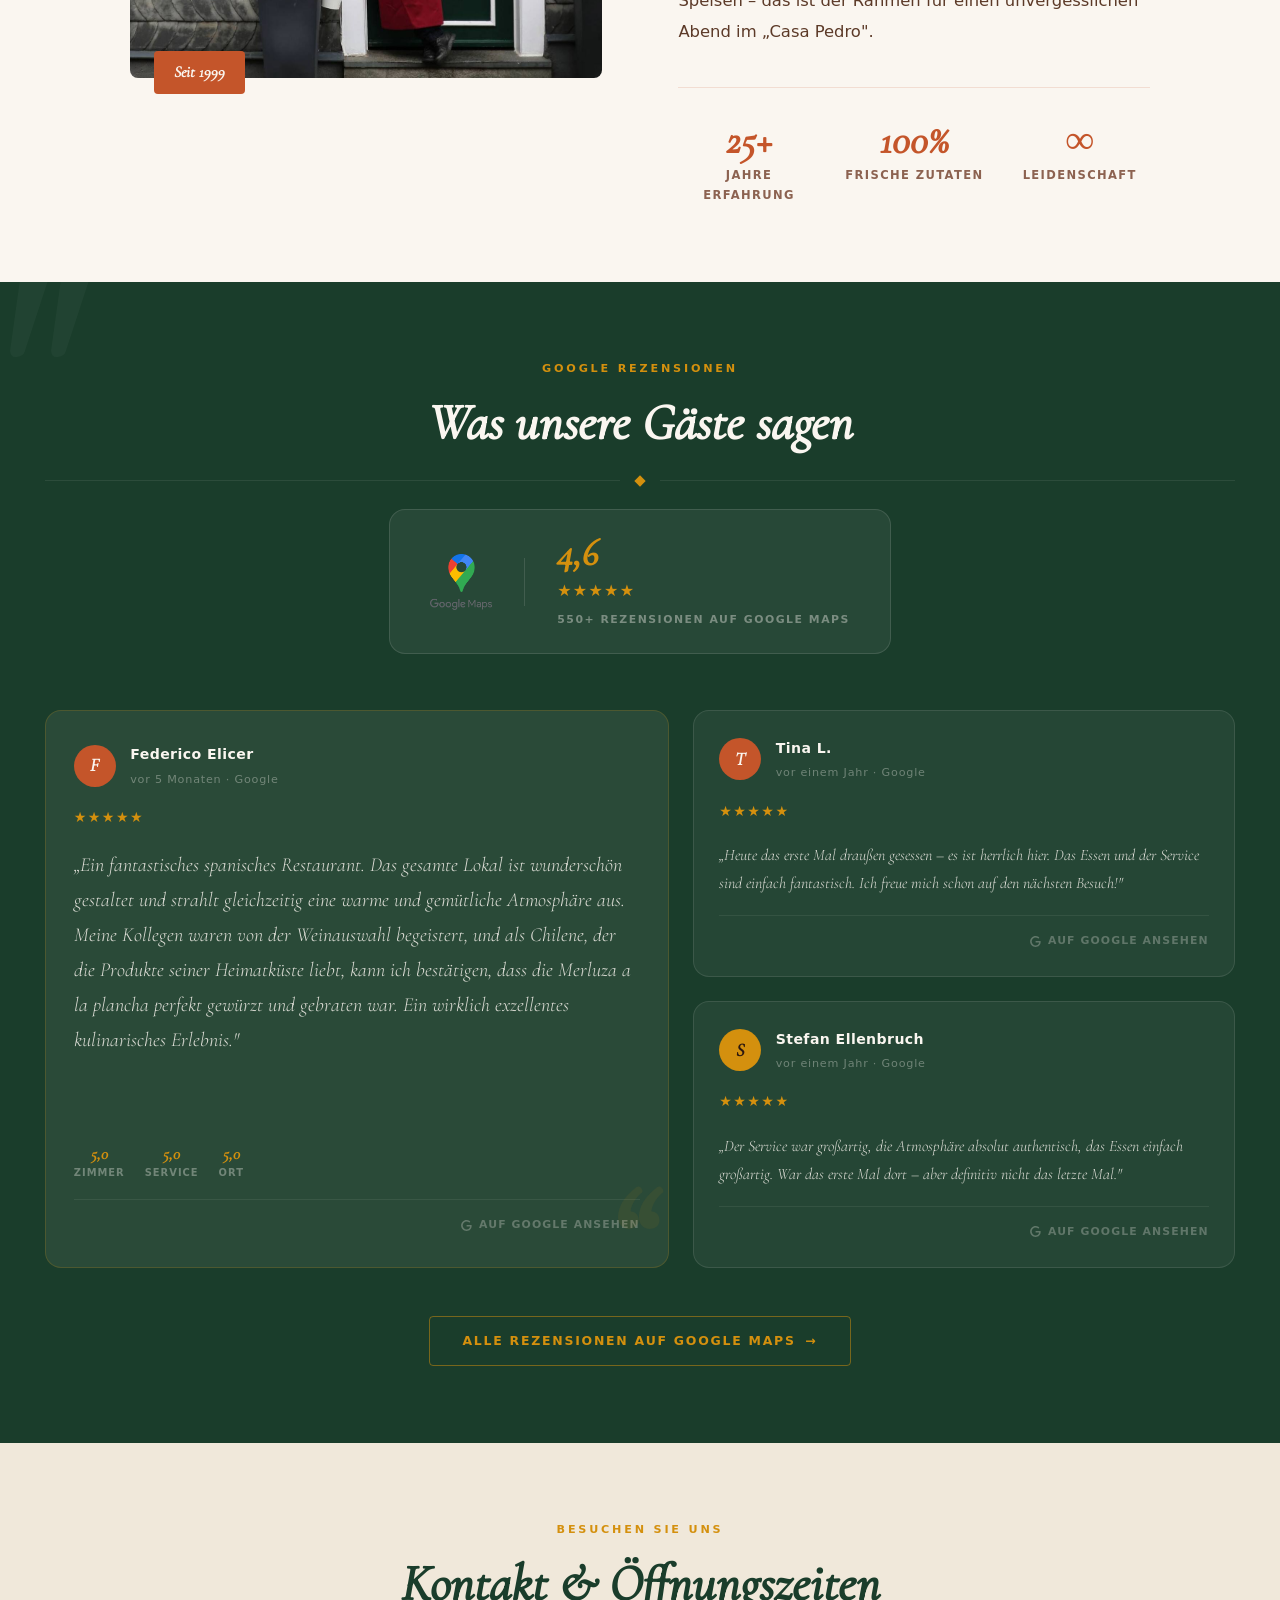
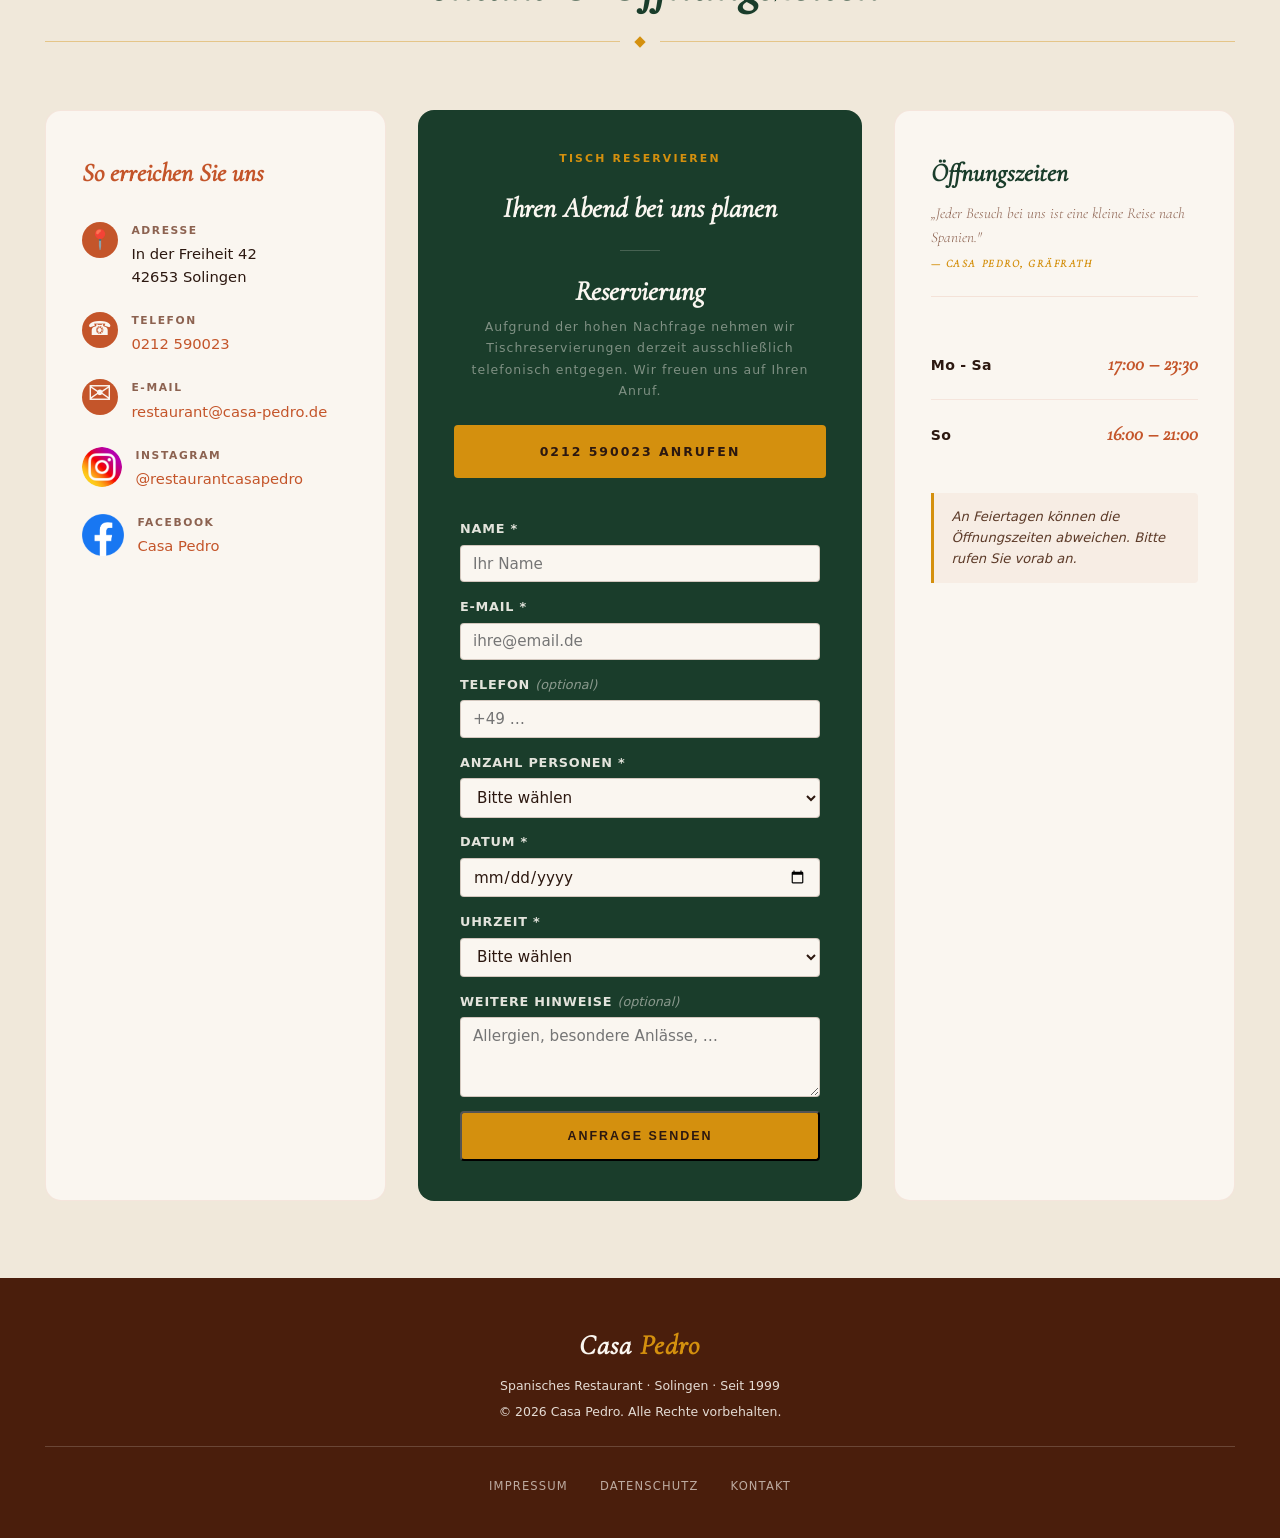
==== commit 51fd48c8: "Reservierungsformular voruebergehend deaktiviert, Telefonhinweis Co-Authored-By: Claude Sonnet 5 <no" ====
--- a/index.html
+++ b/index.html
@@ -378,10 +378,18 @@
           <p class="reservierung-title">Ihren Abend bei uns planen</p>
           <div class="reservierung-divider" aria-hidden="true"></div>
 
+          <!-- Reservierungsformular voruebergehend deaktiviert: Telefonhinweis.
+               Reaktivierung: die beiden hidden-Attribute unten (form + #reservierung-erfolg)
+               entfernen und diesen Hinweis-Block wieder mit hidden versehen. -->
+          <p class="reservierung-title">Reservierung</p>
+          <p class="reservierung-sub">Aufgrund der hohen Nachfrage nehmen wir Tischreservierungen derzeit ausschließlich telefonisch entgegen. Wir freuen uns auf Ihren Anruf.</p>
+          <a href="tel:+49212590023" class="reservierung-btn">0212 590023 anrufen</a>
+
           <form id="reservierung-form"
                 name="reservierung"
                 method="POST"
-                novalidate>
+                novalidate
+                hidden>
             <p style="display:none"><label>Nicht ausfüllen: <input name="bot-field"></label></p>
 
             <div class="form-field">
@@ -441,7 +449,7 @@
             <button type="submit" class="reservierung-btn">Anfrage senden</button>
           </form>
 
-          <div id="reservierung-erfolg" style="display:none" role="status" aria-live="polite">
+          <div id="reservierung-erfolg" style="display:none" role="status" aria-live="polite" hidden>
             <p class="reservierung-erfolg-msg">Vielen Dank – Ihre Reservierung ist eingegangen!<br><br>Ihr Tisch ist reserviert. Wir melden uns nur, falls wir ausgebucht sind oder Rückfragen haben – ansonsten freuen wir uns einfach auf Ihren Besuch.</p>
           </div>
         </div>
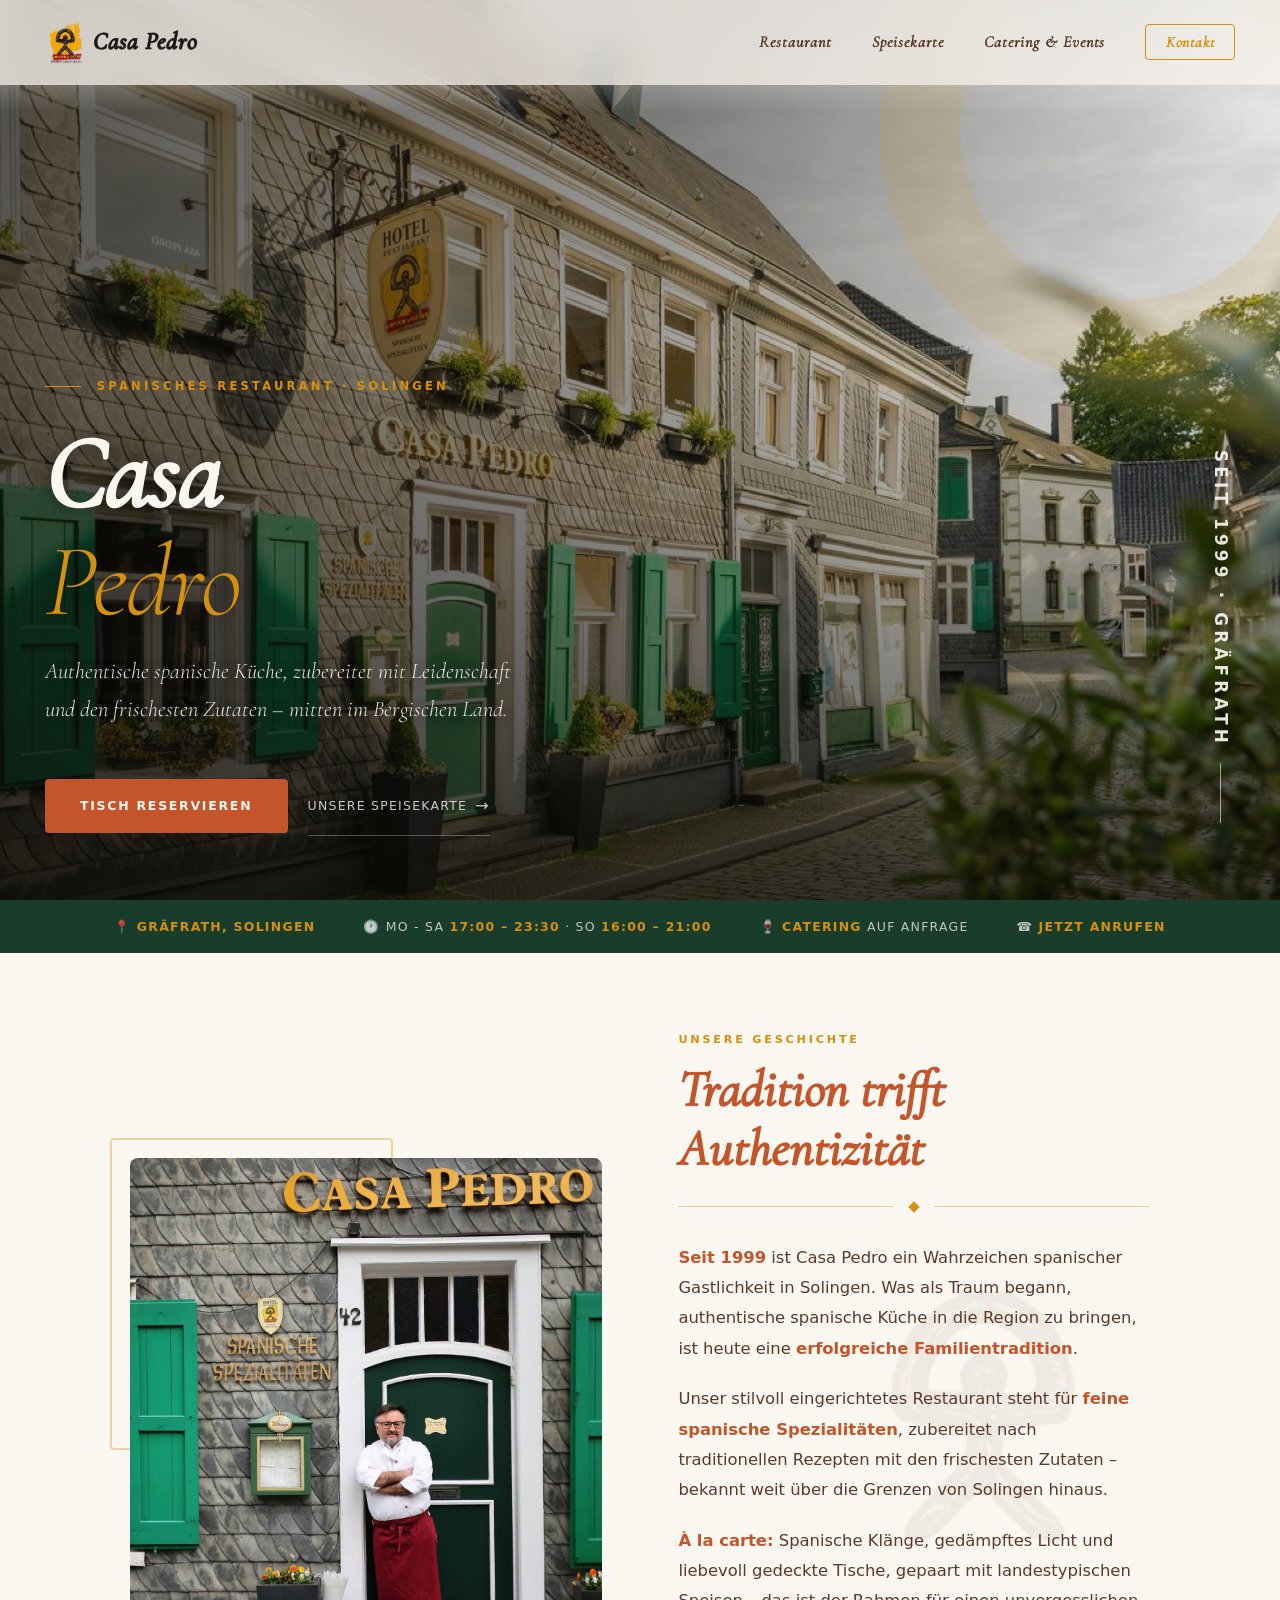
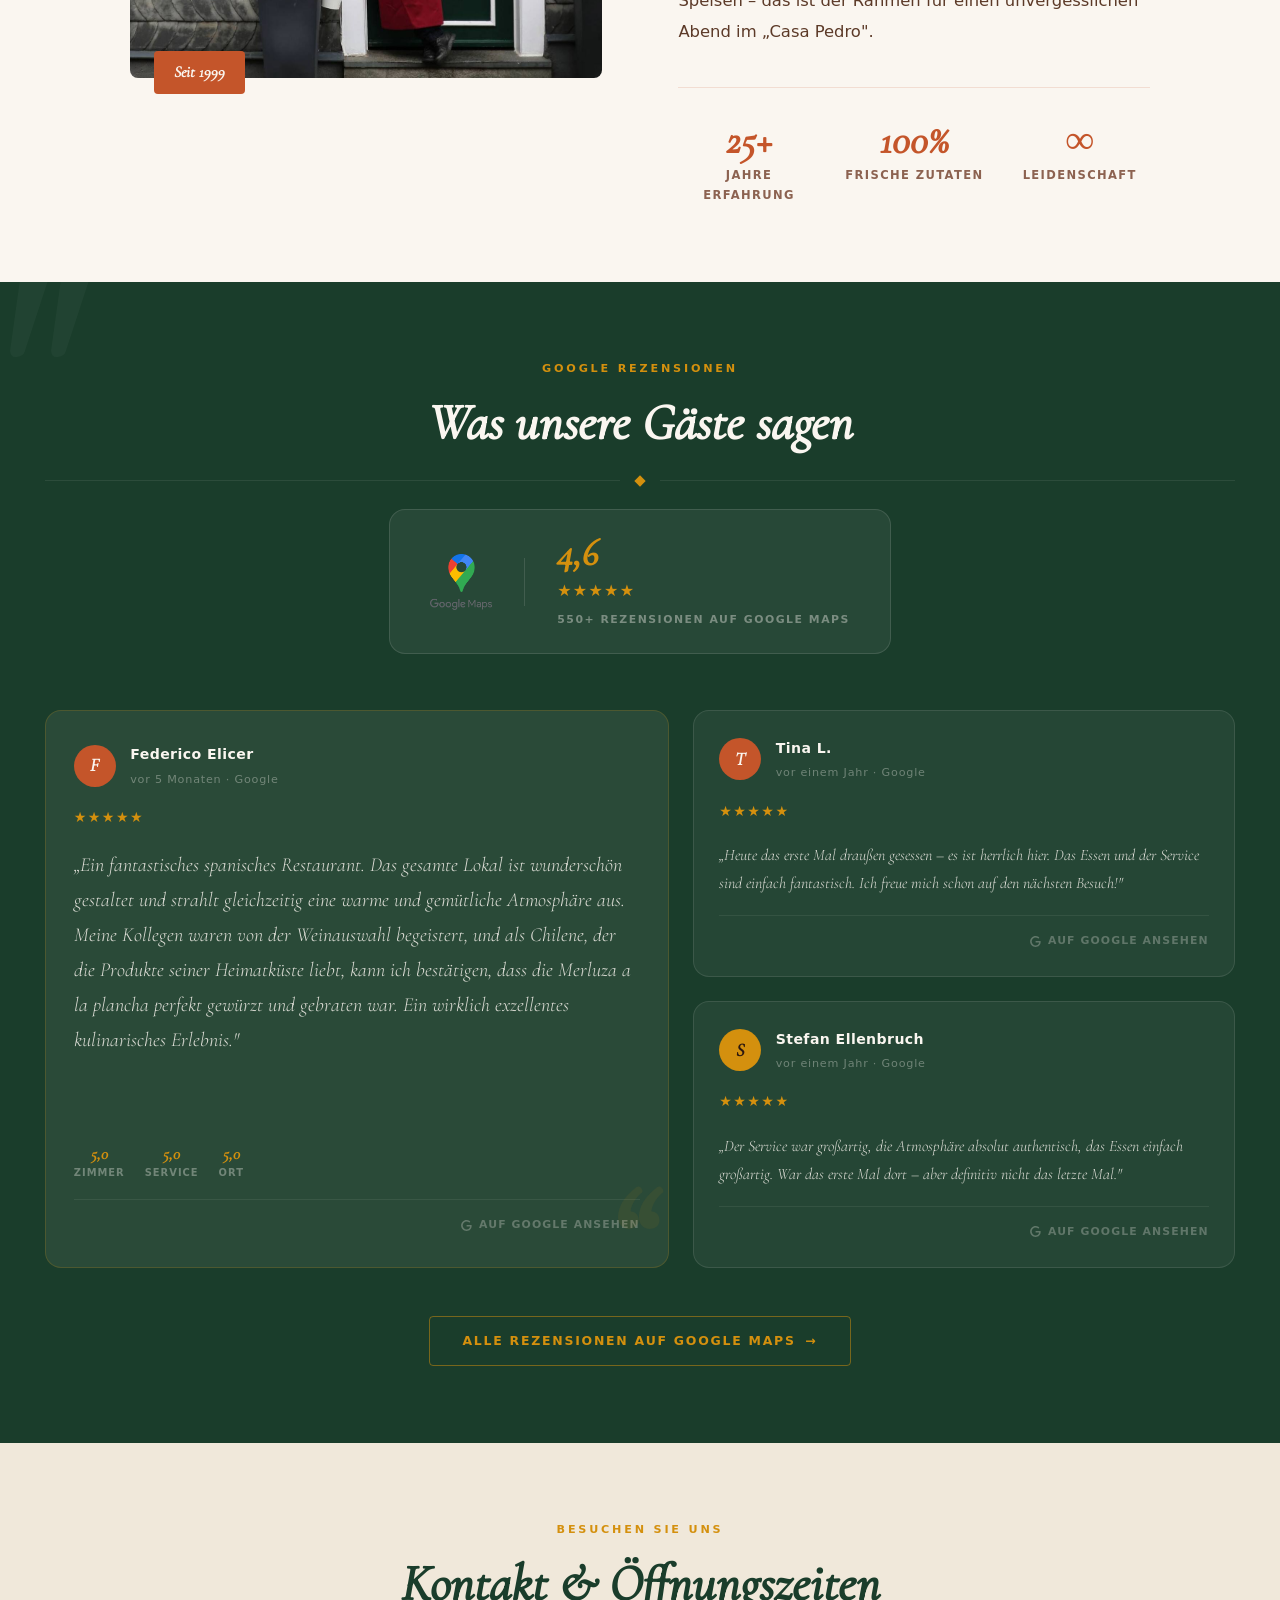
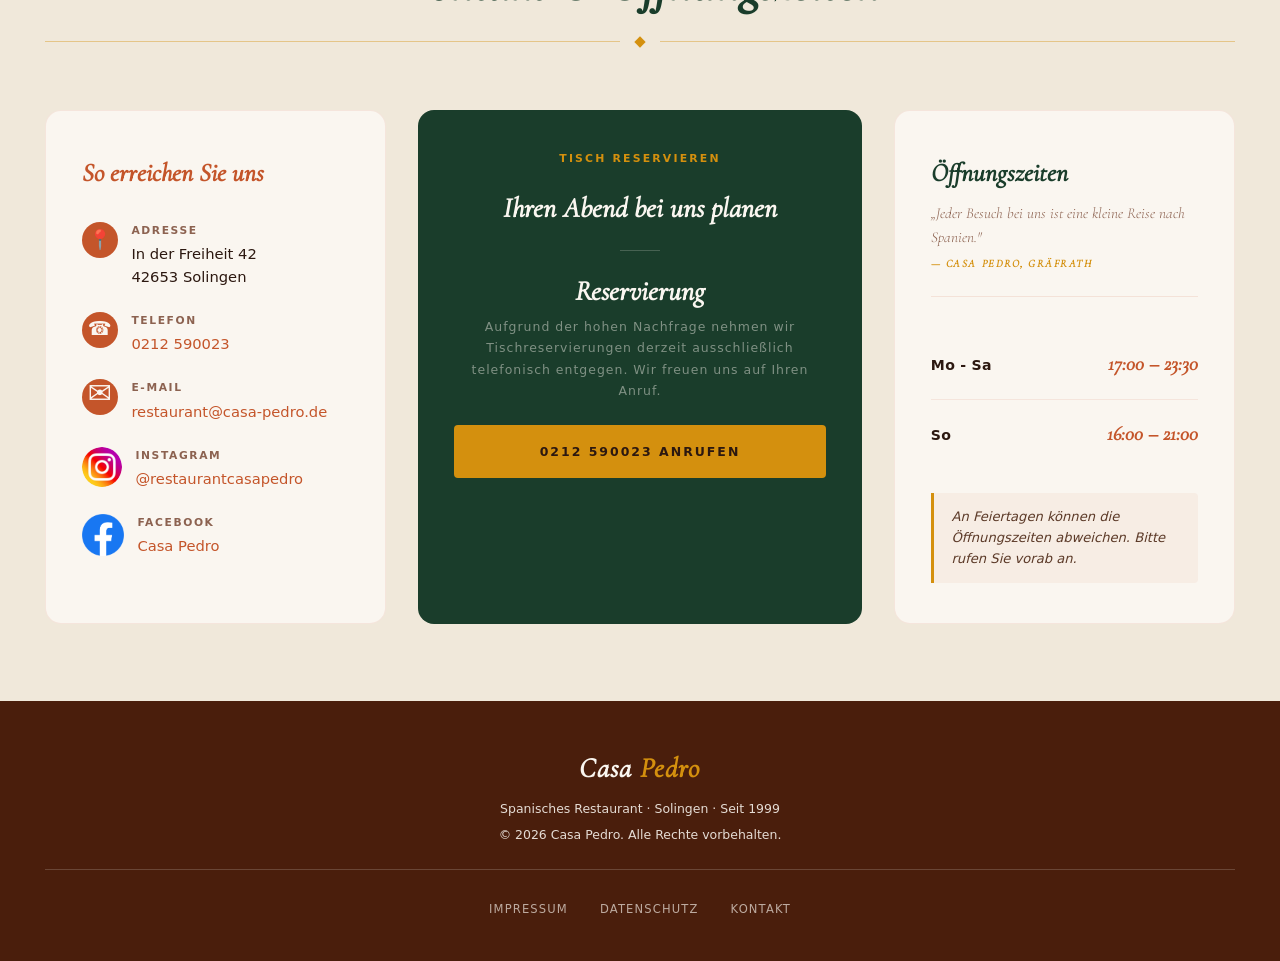
==== commit 7f4116d2: "Speisekarte 2026 und CMS-Umbau" ====
--- a/index.html
+++ b/index.html
@@ -55,18 +55,8 @@
 <div id="menu-subnav-fixed" class="menu-subnav" role="navigation" aria-label="Speisekarten-Navigation" style="display:none">
   <span class="menu-subnav-header">Speisen</span>
   <div class="menu-subnav-sep"></div>
-    <a href="#menu-ensaladas" class="menu-subnav-link" onclick="menuNavClick('menu-ensaladas'); return false;"><span class="menu-subnav-dot"></span><span class="menu-subnav-label">Ensaladas</span></a>
-    <a href="#menu-entremeses-frios" class="menu-subnav-link" onclick="menuNavClick('menu-entremeses-frios'); return false;"><span class="menu-subnav-dot"></span><span class="menu-subnav-label">Kalte Vorspeisen</span></a>
-    <a href="#menu-entremeses-calientes" class="menu-subnav-link" onclick="menuNavClick('menu-entremeses-calientes'); return false;"><span class="menu-subnav-dot"></span><span class="menu-subnav-label">Warme Vorspeisen</span></a>
-    <a href="#menu-sopas" class="menu-subnav-link" onclick="menuNavClick('menu-sopas'); return false;"><span class="menu-subnav-dot"></span><span class="menu-subnav-label">Suppen</span></a>
-    <a href="#menu-pescados" class="menu-subnav-link" onclick="menuNavClick('menu-pescados'); return false;"><span class="menu-subnav-dot"></span><span class="menu-subnav-label">Fisch</span></a>
-    <a href="#menu-carnes" class="menu-subnav-link" onclick="menuNavClick('menu-carnes'); return false;"><span class="menu-subnav-dot"></span><span class="menu-subnav-label">Fleisch</span></a>
-    <a href="#menu-pollo" class="menu-subnav-link" onclick="menuNavClick('menu-pollo'); return false;"><span class="menu-subnav-dot"></span><span class="menu-subnav-label">Hähnchen</span></a>
-    <a href="#menu-especialidades" class="menu-subnav-link" onclick="menuNavClick('menu-especialidades'); return false;"><span class="menu-subnav-dot"></span><span class="menu-subnav-label">Spezialitäten</span></a>
-    <a href="#menu-postres" class="menu-subnav-link" onclick="menuNavClick('menu-postres'); return false;"><span class="menu-subnav-dot"></span><span class="menu-subnav-label">Dessert</span></a>
-    <a href="#menu-bebidas-calientes" class="menu-subnav-link" onclick="menuNavClick('menu-bebidas-calientes'); return false;"><span class="menu-subnav-dot"></span><span class="menu-subnav-label">Warme Getränke</span></a>
-    <a href="#menu-bebidas" class="menu-subnav-link" onclick="menuNavClick('menu-bebidas'); return false;"><span class="menu-subnav-dot"></span><span class="menu-subnav-label">Getränke</span></a>
-    <a href="#menu-vinos" class="menu-subnav-link" onclick="menuNavClick('menu-vinos'); return false;"><span class="menu-subnav-dot"></span><span class="menu-subnav-label">Weine</span></a>
+  <!--SUBNAV-START-->
+  <!--SUBNAV-END-->
   </div>
 
 
@@ -490,254 +480,9 @@
 
     <div class="menu-section-sep" aria-hidden="true"><div class="menu-section-sep-diamond"></div></div>
 
-    <!-- SALATE -->
-    <div class="menu-section">
-      <div id="menu-ensaladas" class="menu-anchor"></div>
-    <h3 class="menu-section-title"><span class="lang-es">Ensaladas</span><span class="lang-sep">·</span><span class="lang-de">Salate</span><span class="lang-sep">·</span><span class="lang-en">Salads</span></h3>
-      <div class="menu-row"><div class="menu-row-info"><p class="menu-row-name">Ensalada mixta</p><p class="menu-row-desc">Gemischter Salat <span class="allergen">(G,7)</span> · Mixed salad</p></div><p class="menu-row-price" data-price-key="ensaladas.ensalada_mixta">8,50&nbsp;€</p></div>
-      <div class="menu-row"><div class="menu-row-info"><p class="menu-row-name">Ensalada de tomate con atún</p><p class="menu-row-desc">Tomaten-Thunfisch-Salat <span class="allergen">(D,G,7)</span> · Tomato-tuna salad</p></div><p class="menu-row-price" data-price-key="ensaladas.ensalada_tomate_atun">10,00&nbsp;€</p></div>
-      <div class="menu-row"><div class="menu-row-info"><p class="menu-row-name">Ensalada de la casa</p><p class="menu-row-desc">Salat nach Art des Hauses <span class="allergen">(C,D,G,7)</span> · Salad à la maison</p></div><p class="menu-row-price" data-price-key="ensaladas.ensalada_de_la_casa">13,50&nbsp;€</p></div>
-      <div class="menu-row"><div class="menu-row-info"><p class="menu-row-name">Ensalada mixta con pollo</p><p class="menu-row-desc">Hähnchen-Salat <span class="allergen">(G,7)</span> · Chicken salad</p></div><p class="menu-row-price" data-price-key="ensaladas.ensalada_mixta_con_pollo">14,00&nbsp;€</p></div>
-      <div class="menu-row"><div class="menu-row-info"><p class="menu-row-name">Ensalada „Los Amigos"</p><p class="menu-row-desc">Salat „Los Amigos" <span class="allergen">(E,I,7)</span> · Salad „Los Amigos"</p></div><p class="menu-row-price" data-price-key="ensaladas.ensalada_los_amigos">19,50&nbsp;€</p></div>
-    </div>
-
-    <div class="menu-section-sep" aria-hidden="true"><div class="menu-section-sep-diamond"></div></div>
-
-    <!-- KALTE VORSPEISEN -->
-    <div class="menu-section">
-      <div id="menu-entremeses-frios" class="menu-anchor"></div>
-    <h3 class="menu-section-title"><span class="lang-es">Entremeses Fríos</span><span class="lang-sep">·</span><span class="lang-de">Kalte Vorspeisen</span><span class="lang-sep">·</span><span class="lang-en">Cold starters</span></h3>
-      <div class="menu-row"><div class="menu-row-info"><p class="menu-row-name">Pan con Alioli</p><p class="menu-row-desc">Brot mit Alioli <span class="allergen">(A,B,C)</span> · Bread with Alioli</p></div><p class="menu-row-price" data-price-key="entremeses_frios.pan_con_alioli">6,00&nbsp;€</p></div>
-      <div class="menu-row"><div class="menu-row-info"><p class="menu-row-name">Aceitunas</p><p class="menu-row-desc">Oliven <span class="allergen">(3,5,6,7)</span> · Olives</p></div><p class="menu-row-price" data-price-key="entremeses_frios.aceitunas">6,00&nbsp;€</p></div>
-      <div class="menu-row"><div class="menu-row-info"><p class="menu-row-name">Queso Manchego</p><p class="menu-row-desc">Manchego Käse <span class="allergen">(A)</span> · Manchego cheese</p></div><p class="menu-row-price" data-price-key="entremeses_frios.queso_manchego">12,00&nbsp;€</p></div>
-      <div class="menu-row"><div class="menu-row-info"><p class="menu-row-name">Jamón Serrano / Ibérico</p><p class="menu-row-desc">Serrano / Ibérico Schinken · Serrano / Iberico ham</p></div><p class="menu-row-price-split" data-price-key="entremeses_frios.jamon_serrano_iberico">12,50&nbsp;€ / 21,50&nbsp;€</p></div>
-      <div class="menu-row"><div class="menu-row-info"><p class="menu-row-name">Jamón con melón</p><p class="menu-row-desc">Melone mit Schinken · Melon with ham</p></div><p class="menu-row-price" data-price-key="entremeses_frios.jamon_con_melon">14,00&nbsp;€</p></div>
-      <div class="menu-row"><div class="menu-row-info"><p class="menu-row-name">Boquerones en vinagre</p><p class="menu-row-desc">Eingelegte Sardellen <span class="allergen">(D)</span> · Pickled anchovies</p></div><p class="menu-row-price" data-price-key="entremeses_frios.boquerones_en_vinagre">9,50&nbsp;€</p></div>
-      <div class="menu-row"><div class="menu-row-info"><p class="menu-row-name">Alcachofas a la vinagreta</p><p class="menu-row-desc">Artischocken in Vinaigrette · Artichokes in french dressing</p></div><p class="menu-row-price" data-price-key="entremeses_frios.alcachofas_vinagreta">9,00&nbsp;€</p></div>
-      <div class="menu-row"><div class="menu-row-info"><p class="menu-row-name">Pimientos del Piquillo</p><p class="menu-row-desc">Eingelegte rote Paprika · Pickled red pepper</p></div><p class="menu-row-price" data-price-key="entremeses_frios.pimientos_del_piquillo">9,50&nbsp;€</p></div>
-    </div>
-
-    <div class="menu-section-sep" aria-hidden="true"><div class="menu-section-sep-diamond"></div></div>
-
-    <!-- WARME VORSPEISEN -->
-    <div class="menu-section">
-      <div id="menu-entremeses-calientes" class="menu-anchor"></div>
-    <h3 class="menu-section-title"><span class="lang-es">Entremeses Calientes</span><span class="lang-sep">·</span><span class="lang-de">Warme Vorspeisen</span><span class="lang-sep">·</span><span class="lang-en">Warm starters</span></h3>
-      <div class="menu-row"><div class="menu-row-info"><p class="menu-row-name">Calamares „Romana"</p><p class="menu-row-desc">Tintenfischringe „Romana" <span class="allergen">(B,I)</span> · Squid rings „Romana"</p></div><p class="menu-row-price" data-price-key="entremeses_calientes.calamares_romana">12,00&nbsp;€</p></div>
-      <div class="menu-row"><div class="menu-row-info"><p class="menu-row-name">Calamares „Tenerife"</p><p class="menu-row-desc">Tintenfischringe „Tenerife" <span class="allergen">(B,I)</span> · Squid rings „Tenerife"</p></div><p class="menu-row-price" data-price-key="entremeses_calientes.calamares_tenerife">12,50&nbsp;€</p></div>
-      <div class="menu-row"><div class="menu-row-info"><p class="menu-row-name">Boquerones fritos</p><p class="menu-row-desc">Frittierte Sardellen <span class="allergen">(B,D)</span> · Fried anchovies</p></div><p class="menu-row-price" data-price-key="entremeses_calientes.boquerones_fritos">10,50&nbsp;€</p></div>
-      <div class="menu-row"><div class="menu-row-info"><p class="menu-row-name">Pulpo al ajillo</p><p class="menu-row-desc">Oktopus in Knoblauch <span class="allergen">(I)</span> · Octopus in garlic</p></div><p class="menu-row-price" data-price-key="entremeses_calientes.pulpo_al_ajillo">13,50&nbsp;€</p></div>
-      <div class="menu-row"><div class="menu-row-info"><p class="menu-row-name">Gambas a la plancha</p><p class="menu-row-desc">Krabben, gegrillt <span class="allergen">(E)</span> · Prawns, grilled</p></div><p class="menu-row-price" data-price-key="entremeses_calientes.gambas_a_la_plancha">12,50&nbsp;€</p></div>
-      <div class="menu-row"><div class="menu-row-info"><p class="menu-row-name">Gambas rebozadas</p><p class="menu-row-desc">Krabben in Bierteig <span class="allergen">(B,E)</span> · Prawns in pastry made with beer</p></div><p class="menu-row-price" data-price-key="entremeses_calientes.gambas_rebozadas">13,00&nbsp;€</p></div>
-      <div class="menu-row"><div class="menu-row-info"><p class="menu-row-name">Gambas al ajillo</p><p class="menu-row-desc">Krabben in Knoblauch <span class="allergen">(E)</span> · Prawns in garlic</p></div><p class="menu-row-price" data-price-key="entremeses_calientes.gambas_al_ajillo">13,00&nbsp;€</p></div>
-      <div class="menu-row"><div class="menu-row-info"><p class="menu-row-name">Gambas de la casa</p><p class="menu-row-desc">Krabben nach Art des Hauses <span class="allergen">(A,E)</span> · Prawns à la maison</p></div><p class="menu-row-price" data-price-key="entremeses_calientes.gambas_de_la_casa">13,50&nbsp;€</p></div>
-      <div class="menu-row"><div class="menu-row-info"><p class="menu-row-name">Champiñones al ajillo</p><p class="menu-row-desc">Champignons in Knoblauch <span class="allergen">(B)</span> · Mushrooms in garlic</p></div><p class="menu-row-price" data-price-key="entremeses_calientes.champinones_al_ajillo">10,50&nbsp;€</p></div>
-      <div class="menu-row"><div class="menu-row-info"><p class="menu-row-name">Pimientos de Padrón</p><p class="menu-row-desc">Paprika, gebraten mit grobem Meersalz · Green peppers, fried with coarse sea salt</p></div><p class="menu-row-price" data-price-key="entremeses_calientes.pimientos_de_padron">10,50&nbsp;€</p></div>
-      <div class="menu-row"><div class="menu-row-info"><p class="menu-row-name">Cazuela de carne</p><p class="menu-row-desc">Fleischtopf · Stew with meat</p></div><p class="menu-row-price" data-price-key="entremeses_calientes.cazuela_de_carne">9,00&nbsp;€</p></div>
-      <div class="menu-row"><div class="menu-row-info"><p class="menu-row-name">Caracoles de la casa</p><p class="menu-row-desc">Schnecken nach Art des Hauses <span class="allergen">(A)</span> · Escargots à la maison</p></div><p class="menu-row-price" data-price-key="entremeses_calientes.caracoles_de_la_casa">9,50&nbsp;€</p></div>
-      <div class="menu-row"><div class="menu-row-info"><p class="menu-row-name">Patatas bravas</p><p class="menu-row-desc">Scharfe Kartoffeln · Spicy potatoes</p></div><p class="menu-row-price" data-price-key="entremeses_calientes.patatas_bravas">6,50&nbsp;€</p></div>
-      <div class="menu-row"><div class="menu-row-info"><p class="menu-row-name">Patatas con Alioli</p><p class="menu-row-desc">Kartoffeln mit Alioli <span class="allergen">(A,C)</span> · Potatoes with Alioli</p></div><p class="menu-row-price" data-price-key="entremeses_calientes.patatas_con_alioli">6,50&nbsp;€</p></div>
-      <div class="menu-row"><div class="menu-row-info"><p class="menu-row-name">Espagueti con salmón y gambas</p><p class="menu-row-desc">Spaghetti mit Lachs und Krabben <span class="allergen">(A,B,D,E,F)</span> · Spaghetti with salmon and prawns</p></div><p class="menu-row-price" data-price-key="entremeses_calientes.espagueti_salmon_gambas">19,00&nbsp;€</p></div>
-      <div class="menu-row"><div class="menu-row-info"><p class="menu-row-name">Entremeses fríos y calientes</p><p class="menu-row-desc">Kalte und warme Vorspeisen <span class="allergen">(B,D,E,I,7)</span> · Cold and warm mixed starter plate</p></div><p class="menu-row-price" data-price-key="entremeses_calientes.entremeses_frios_y_calientes">15,50&nbsp;€</p></div>
-    </div>
-
-    <div class="menu-section-sep" aria-hidden="true"><div class="menu-section-sep-diamond"></div></div>
-
-    <!-- SUPPEN -->
-    <div class="menu-section">
-      <div id="menu-sopas" class="menu-anchor"></div>
-    <h3 class="menu-section-title"><span class="lang-es">Sopas</span><span class="lang-sep">·</span><span class="lang-de">Suppen</span><span class="lang-sep">·</span><span class="lang-en">Soups</span></h3>
-      <div class="menu-row"><div class="menu-row-info"><p class="menu-row-name">Sopa de tomate</p><p class="menu-row-desc">Tomatensuppe <span class="allergen">(A)</span> · Tomatosoup</p></div><p class="menu-row-price" data-price-key="sopas.sopa_de_tomate">7,50&nbsp;€</p></div>
-      <div class="menu-row"><div class="menu-row-info"><p class="menu-row-name">Sopa de pescado</p><p class="menu-row-desc">Fischsuppe <span class="allergen">(D,E,I)</span> · Fishsoup</p></div><p class="menu-row-price" data-price-key="sopas.sopa_de_pescado">13,50&nbsp;€</p></div>
-      <div class="menu-row"><div class="menu-row-info"><p class="menu-row-name">Sopa de ajo</p><p class="menu-row-desc">Knoblauchsuppe <span class="allergen">(A,B)</span> · Garlicsoup</p></div><p class="menu-row-price" data-price-key="sopas.sopa_de_ajo">9,00&nbsp;€</p></div>
-    </div>
-
-    <div class="menu-section-sep" aria-hidden="true"><div class="menu-section-sep-diamond"></div></div>
-
-    <!-- FISCH -->
-    <div class="menu-section">
-      <div id="menu-pescados" class="menu-anchor"></div>
-    <h3 class="menu-section-title"><span class="lang-es">Pescados</span><span class="lang-sep">·</span><span class="lang-de">Fischgerichte</span><span class="lang-sep">·</span><span class="lang-en">Fish</span></h3>
-      <div class="menu-row"><div class="menu-row-info"><p class="menu-row-name">Merluza a la plancha</p><p class="menu-row-desc">Seehecht, gegrillt mit Salzkartoffeln &amp; Gemüse <span class="allergen">(D)</span></p></div><p class="menu-row-price" data-price-key="pescados.merluza_a_la_plancha">19,50&nbsp;€</p></div>
-      <div class="menu-row"><div class="menu-row-info"><p class="menu-row-name">Merluza a la „Marinera"</p><p class="menu-row-desc">Seehecht „Marinera" mit Reis &amp; Gemüse <span class="allergen">(D,E,I)</span></p></div><p class="menu-row-price" data-price-key="pescados.merluza_marinera">22,50&nbsp;€</p></div>
-      <div class="menu-row"><div class="menu-row-info"><p class="menu-row-name">Merluza en salsa verde</p><p class="menu-row-desc">Seehecht in grüner Soße mit Reis &amp; Gemüse <span class="allergen">(B,D)</span></p></div><p class="menu-row-price" data-price-key="pescados.merluza_salsa_verde">22,00&nbsp;€</p></div>
-      <div class="menu-row"><div class="menu-row-info"><p class="menu-row-name">Rape a la plancha</p><p class="menu-row-desc">Seeteufel, gegrillt mit Salzkartoffeln &amp; Gemüse <span class="allergen">(D)</span></p></div><p class="menu-row-price" data-price-key="pescados.rape_a_la_plancha">26,50&nbsp;€</p></div>
-      <div class="menu-row"><div class="menu-row-info"><p class="menu-row-name">Rape de la casa</p><p class="menu-row-desc">Seeteufel nach Art des Hauses mit Reis &amp; Gemüse <span class="allergen">(A,B,D,E,F,I)</span></p></div><p class="menu-row-price" data-price-key="pescados.rape_de_la_casa">27,50&nbsp;€</p></div>
-      <div class="menu-row"><div class="menu-row-info"><p class="menu-row-name">Rape en salsa verde</p><p class="menu-row-desc">Seeteufel in grüner Soße mit Reis &amp; Gemüse <span class="allergen">(B,D)</span></p></div><p class="menu-row-price" data-price-key="pescados.rape_salsa_verde">27,00&nbsp;€</p></div>
-      <div class="menu-row"><div class="menu-row-info"><p class="menu-row-name">Salmón a la plancha</p><p class="menu-row-desc">Lachs, gegrillt mit Salzkartoffeln &amp; Gemüse <span class="allergen">(D)</span></p></div><p class="menu-row-price" data-price-key="pescados.salmon_a_la_plancha">23,00&nbsp;€</p></div>
-      <div class="menu-row"><div class="menu-row-info"><p class="menu-row-name">Salmón con salsa de langosta</p><p class="menu-row-desc">Lachs in Hummersoße mit Reis &amp; Gemüse <span class="allergen">(A,B,D,E,F)</span></p></div><p class="menu-row-price" data-price-key="pescados.salmon_salsa_langosta">24,50&nbsp;€</p></div>
-      <div class="menu-row"><div class="menu-row-info"><p class="menu-row-name">Salmón con salsa de albahaca</p><p class="menu-row-desc">Lachs in Basilikumsoße mit Reis &amp; Gemüse <span class="allergen">(A,D)</span></p></div><p class="menu-row-price" data-price-key="pescados.salmon_salsa_albahaca">24,50&nbsp;€</p></div>
-      <div class="menu-row"><div class="menu-row-info"><p class="menu-row-name">Langostinos a la plancha</p><p class="menu-row-desc">Hummerkrabben, gegrillt mit Salzkartoffeln &amp; Gemüse <span class="allergen">(E)</span></p></div><p class="menu-row-price" data-price-key="pescados.langostinos_a_la_plancha">26,50&nbsp;€</p></div>
-      <div class="menu-row"><div class="menu-row-info"><p class="menu-row-name">Langostinos al Cava</p><p class="menu-row-desc">Hummerkrabben in Schaumweinsoße mit Reis &amp; Gemüse <span class="allergen">(A,E)</span></p></div><p class="menu-row-price" data-price-key="pescados.langostinos_al_cava">27,50&nbsp;€</p></div>
-      <div class="menu-row"><div class="menu-row-info"><p class="menu-row-name">Langostinos al „Pilpil"</p><p class="menu-row-desc">Hummerkrabben „Pilpil" mit Reis &amp; Gemüse <span class="allergen">(E)</span></p></div><p class="menu-row-price" data-price-key="pescados.langostinos_pilpil">27,50&nbsp;€</p></div>
-      <div class="menu-row"><div class="menu-row-info"><p class="menu-row-name">Parrillada de pescado</p><p class="menu-row-desc">Fischteller, gegrillt mit Salzkartoffeln &amp; Gemüse <span class="allergen">(D,E)</span></p></div><p class="menu-row-price" data-price-key="pescados.parrillada_de_pescado">24,00&nbsp;€</p></div>
-    </div>
-
-    <div class="menu-section-sep" aria-hidden="true"><div class="menu-section-sep-diamond"></div></div>
-
-    <!-- FLEISCH -->
-    <div class="menu-section">
-      <div id="menu-carnes" class="menu-anchor"></div>
-    <h3 class="menu-section-title"><span class="lang-es">Carnes</span><span class="lang-sep">·</span><span class="lang-de">Fleischgerichte</span><span class="lang-sep">·</span><span class="lang-en">Meat</span></h3>
-      <div class="menu-row"><div class="menu-row-info"><p class="menu-row-name">Filete de cerdo en salsa de mostaza</p><p class="menu-row-desc">Schweinefilet in Senfsoße mit Kartoffelgratin &amp; Gemüse <span class="allergen">(A,G)</span></p></div><p class="menu-row-price" data-price-key="carnes.filete_cerdo_mostaza">19,50&nbsp;€</p></div>
-      <div class="menu-row"><div class="menu-row-info"><p class="menu-row-name">Filete de cerdo a la pimienta verde</p><p class="menu-row-desc">Schweinefilet in grüner Pfeffersoße mit Kartoffelgratin &amp; Gemüse <span class="allergen">(A,B,F)</span></p></div><p class="menu-row-price" data-price-key="carnes.filete_cerdo_pimienta_verde">19,50&nbsp;€</p></div>
-      <div class="menu-row"><div class="menu-row-info"><p class="menu-row-name">Filete de cerdo „Carboneras"</p><p class="menu-row-desc">Schweinefilet „Carboneras" mit Kartoffelgratin &amp; Gemüse <span class="allergen">(A,B,F)</span></p></div><p class="menu-row-price" data-price-key="carnes.filete_cerdo_carboneras">19,50&nbsp;€</p></div>
-      <div class="menu-row"><div class="menu-row-info"><p class="menu-row-name">Bisteck a la plancha</p><p class="menu-row-desc">Rumpsteak, gegrillt mit Folienkartoffel &amp; Gemüse</p></div><p class="menu-row-price" data-price-key="carnes.bisteck_a_la_plancha">31,00&nbsp;€</p></div>
-      <div class="menu-row"><div class="menu-row-info"><p class="menu-row-name">Bisteck a la pimienta verde</p><p class="menu-row-desc">Rumpsteak in grüner Pfeffersoße mit Kartoffelgratin &amp; Gemüse <span class="allergen">(A,B,F)</span></p></div><p class="menu-row-price" data-price-key="carnes.bisteck_pimienta_verde">32,50&nbsp;€</p></div>
-      <div class="menu-row"><div class="menu-row-info"><p class="menu-row-name">Bisteck con salsa de champiñones</p><p class="menu-row-desc">Rumpsteak in Champignonsoße mit Kartoffelgratin &amp; Gemüse <span class="allergen">(A,B,F)</span></p></div><p class="menu-row-price" data-price-key="carnes.bisteck_champinones">33,00&nbsp;€</p></div>
-      <div class="menu-row"><div class="menu-row-info"><p class="menu-row-name">Bisteck „Carboneras"</p><p class="menu-row-desc">Rumpsteak „Carboneras" mit Kartoffelgratin &amp; Gemüse <span class="allergen">(A,B,F)</span></p></div><p class="menu-row-price" data-price-key="carnes.bisteck_carboneras">32,50&nbsp;€</p></div>
-      <div class="menu-row"><div class="menu-row-info"><p class="menu-row-name">Solomillo de cordero a la plancha</p><p class="menu-row-desc">Lammfilet, gegrillt mit Folienkartoffel &amp; Gemüse</p></div><p class="menu-row-price" data-price-key="carnes.solomillo_cordero_plancha">26,00&nbsp;€</p></div>
-      <div class="menu-row"><div class="menu-row-info"><p class="menu-row-name">Solomillo de cordero a la pimienta verde</p><p class="menu-row-desc">Lammfilet in grüner Pfeffersoße mit Kartoffelgratin &amp; Gemüse <span class="allergen">(A,B,F)</span></p></div><p class="menu-row-price" data-price-key="carnes.solomillo_cordero_pimienta">27,50&nbsp;€</p></div>
-      <div class="menu-row"><div class="menu-row-info"><p class="menu-row-name">Solomillo de cordero con hierbas</p><p class="menu-row-desc">Lammfilet auf Kräutern mit Kartoffelgratin &amp; Gemüse <span class="allergen">(A,B,F)</span></p></div><p class="menu-row-price" data-price-key="carnes.solomillo_cordero_hierbas">28,00&nbsp;€</p></div>
-      <div class="menu-row"><div class="menu-row-info"><p class="menu-row-name">Parrillada de carne</p><p class="menu-row-desc">Gemischte Fleischplatte, gegrillt mit Folienkartoffel &amp; Gemüse</p></div><p class="menu-row-price" data-price-key="carnes.parrillada_de_carne">24,50&nbsp;€</p></div>
-    </div>
-
-    <div class="menu-section-sep" aria-hidden="true"><div class="menu-section-sep-diamond"></div></div>
-
-    <!-- HÄHNCHEN -->
-    <div class="menu-section">
-      <div id="menu-pollo" class="menu-anchor"></div>
-    <h3 class="menu-section-title"><span class="lang-es">Pollo</span><span class="lang-sep">·</span><span class="lang-de">Hähnchen</span><span class="lang-sep">·</span><span class="lang-en">Chicken</span></h3>
-      <div class="menu-row"><div class="menu-row-info"><p class="menu-row-name">Pechuga de pollo al ajillo</p><p class="menu-row-desc">Hähnchenbrust in Knoblauchsoße mit Reis &amp; Gemüse <span class="allergen">(A,B,F)</span></p></div><p class="menu-row-price" data-price-key="pollo.pechuga_pollo_ajillo">19,00&nbsp;€</p></div>
-      <div class="menu-row"><div class="menu-row-info"><p class="menu-row-name">Ensalada de canónigos con pechuga de pollo</p><p class="menu-row-desc">Hähnchenbrust auf Feldsalat mit Folienkartoffel</p></div><p class="menu-row-price" data-price-key="pollo.ensalada_canonigos_pollo">19,50&nbsp;€</p></div>
-      <div class="menu-row"><div class="menu-row-info"><p class="menu-row-name">Pechuga de pollo en salsa de gambas</p><p class="menu-row-desc">Hähnchen in Krabbensoße mit Reis &amp; Gemüse <span class="allergen">(A,E)</span></p></div><p class="menu-row-price" data-price-key="pollo.pechuga_pollo_gambas">20,00&nbsp;€</p></div>
-    </div>
-
-    <div class="menu-section-sep" aria-hidden="true"><div class="menu-section-sep-diamond"></div></div>
-
-    <!-- SPEZIALITÄTEN -->
-    <div class="menu-section">
-      <div id="menu-especialidades" class="menu-anchor"></div>
-    <h3 class="menu-section-title"><span class="lang-es">Especialidades de la casa</span><span class="lang-sep">·</span><span class="lang-de">Spezialitäten des Hauses</span></h3>
-      <div class="menu-row"><div class="menu-row-info"><p class="menu-row-name">Paella Especial – carne y pescado <span style="font-weight:400;font-size:0.82em;">(2 personas)</span></p><p class="menu-row-desc">Paella Spezial – Fleisch und Fisch <span class="allergen">(D,E,I)</span></p></div><p class="menu-row-price" data-price-key="especialidades.paella_especial">42,00&nbsp;€</p></div>
-      <div class="menu-row"><div class="menu-row-info"><p class="menu-row-name">Paella de pescado <span style="font-weight:400;font-size:0.82em;">(2 personas)</span></p><p class="menu-row-desc">Paella nur mit Fisch <span class="allergen">(D,E,I)</span></p></div><p class="menu-row-price" data-price-key="especialidades.paella_pescado">42,00&nbsp;€</p></div>
-      <div class="menu-row"><div class="menu-row-info"><p class="menu-row-name">Zarzuela de la casa <span style="font-weight:400;font-size:0.82em;">(2 personas)</span></p><p class="menu-row-desc">Fischtopf nach Art des Hauses mit Reis &amp; Gemüse <span class="allergen">(B,D,E,J)</span></p></div><p class="menu-row-price" data-price-key="especialidades.zarzuela_de_la_casa">48,00&nbsp;€</p></div>
-      <div class="menu-row"><div class="menu-row-info"><p class="menu-row-name">Langostinos „al Pedro"</p><p class="menu-row-desc">Hummerkrabben „al Pedro" mit Reis &amp; Gemüse <span class="allergen">(A,B,E,F)</span></p></div><p class="menu-row-price" data-price-key="especialidades.langostinos_al_pedro">27,50&nbsp;€</p></div>
-      <div class="menu-row"><div class="menu-row-info"><p class="menu-row-name">Conejo al ajillo</p><p class="menu-row-desc">Kaninchen in Knoblauch mit Folienkartoffel &amp; Gemüse <span class="allergen">(A,B,F)</span></p></div><p class="menu-row-price" data-price-key="especialidades.conejo_al_ajillo">23,50&nbsp;€</p></div>
-    </div>
-
-    <div class="menu-section-sep" aria-hidden="true"><div class="menu-section-sep-diamond"></div></div>
-
-    <!-- DESSERT -->
-    <div class="menu-section">
-      <div id="menu-postres" class="menu-anchor"></div>
-    <h3 class="menu-section-title"><span class="lang-es">Postres</span><span class="lang-sep">·</span><span class="lang-de">Dessert</span></h3>
-      <div class="menu-row"><div class="menu-row-info"><p class="menu-row-name">Crema Catalana</p><p class="menu-row-desc"><span class="allergen">(A,B,C)</span></p></div><p class="menu-row-price" data-price-key="postres.crema_catalana">6,50&nbsp;€</p></div>
-      <div class="menu-row"><div class="menu-row-info"><p class="menu-row-name">Flan</p><p class="menu-row-desc">Caramelpudding <span class="allergen">(A,B,C)</span></p></div><p class="menu-row-price" data-price-key="postres.flan">7,00&nbsp;€</p></div>
-      <div class="menu-row"><div class="menu-row-info"><p class="menu-row-name">Helado mixto</p><p class="menu-row-desc">Gemischtes Eis <span class="allergen">(A)</span> · Mixed ice cream</p></div><p class="menu-row-price" data-price-key="postres.helado_mixto">6,50&nbsp;€</p></div>
-      <div class="menu-row"><div class="menu-row-info"><p class="menu-row-name">Helado de vainilla con chocolate caliente</p><p class="menu-row-desc">Vanilleeis mit heißer Schokolade <span class="allergen">(A,H)</span></p></div><p class="menu-row-price" data-price-key="postres.helado_vainilla_chocolate">8,00&nbsp;€</p></div>
-      <div class="menu-row"><div class="menu-row-info"><p class="menu-row-name">Postre sorpresa</p><p class="menu-row-desc">Überraschungsdessert <span class="allergen">(A,B,C,H)</span> · Surprise dessert</p></div><p class="menu-row-price" data-price-key="postres.postre_sorpresa">12,00&nbsp;€</p></div>
-    </div>
-
-    <div class="menu-section-sep" aria-hidden="true"><div class="menu-section-sep-diamond"></div></div>
-
-    <!-- WARME GETRÄNKE -->
-    <div class="menu-section">
-      <div id="menu-bebidas-calientes" class="menu-anchor"></div>
-    <div id="menu-bebidas" class="menu-anchor"></div>
-    <h3 class="menu-section-title"><span class="lang-es">Bebidas calientes</span><span class="lang-sep">·</span><span class="lang-de">Warme Getränke</span><span class="lang-sep">·</span><span class="lang-en">Hot beverages</span></h3>
-      <div class="menu-drinks-cols">
-        <div>
-          <div class="menu-row-beverage"><span class="menu-row-bev-name">Café americano</span><span class="menu-row-bev-price" data-price-key="bebidas_calientes.cafe_americano">3,00&nbsp;€</span></div>
-          <div class="menu-row-beverage"><span class="menu-row-bev-name">Cappuccino o Café con leche</span><span class="menu-row-bev-price" data-price-key="bebidas_calientes.cappuccino_cafe_leche">3,60&nbsp;€</span></div>
-          <div class="menu-row-beverage"><span class="menu-row-bev-name">Cortado</span><span class="menu-row-bev-price" data-price-key="bebidas_calientes.cortado">3,10&nbsp;€</span></div>
-          <div class="menu-row-beverage"><span class="menu-row-bev-name">Café solo</span><span class="menu-row-bev-price" data-price-key="bebidas_calientes.cafe_solo">2,90&nbsp;€</span></div>
-          <div class="menu-row-beverage"><span class="menu-row-bev-name">Café solo doble</span><span class="menu-row-bev-price" data-price-key="bebidas_calientes.cafe_solo_doble">4,40&nbsp;€</span></div>
-          <div class="menu-row-beverage"><span class="menu-row-bev-name">Carajillo <span class="menu-row-bev-vol">(mit Anis oder Brandy)</span></span><span class="menu-row-bev-price" data-price-key="bebidas_calientes.carajillo">5,00&nbsp;€</span></div>
-        </div>
-        <div>
-          <div class="menu-row-beverage"><span class="menu-row-bev-name">Té</span><span class="menu-row-bev-price" data-price-key="bebidas_calientes.te">3,00&nbsp;€</span></div>
-          <div class="menu-row-beverage"><span class="menu-row-bev-name">Té con ron</span><span class="menu-row-bev-price" data-price-key="bebidas_calientes.te_con_ron">5,00&nbsp;€</span></div>
-          <div class="menu-row-beverage"><span class="menu-row-bev-name">Cacao</span><span class="menu-row-bev-price" data-price-key="bebidas_calientes.cacao">3,50&nbsp;€</span></div>
-          <div class="menu-row-beverage"><span class="menu-row-bev-name">Cacao con nata</span><span class="menu-row-bev-price" data-price-key="bebidas_calientes.cacao_con_nata">3,70&nbsp;€</span></div>
-          <div class="menu-row-beverage"><span class="menu-row-bev-name">Leche, fría o caliente</span><span class="menu-row-bev-price" data-price-key="bebidas_calientes.leche">2,00&nbsp;€</span></div>
-        </div>
-      </div>
-    </div>
-
-    <div class="menu-section-sep" aria-hidden="true"><div class="menu-section-sep-diamond"></div></div>
-
-    <!-- GETRÄNKE -->
-    <div class="menu-section">
-      <h3 class="menu-section-title"><span class="lang-es">Bebidas</span><span class="lang-sep">·</span><span class="lang-de">Getränke</span><span class="lang-sep">·</span><span class="lang-en">Beverages</span></h3>
-      <div class="menu-drinks-cols">
-        <div>
-          <p class="menu-drinks-subheading">Alkoholfrei</p>
-          <div class="menu-row-beverage"><span class="menu-row-bev-name">Coca-Cola, Limo, Orangenlimo <span class="menu-row-bev-vol">0,25 l</span></span><span class="menu-row-bev-price" data-price-key="bebidas.cola_limo_025">3,50&nbsp;€</span></div>
-          <div class="menu-row-beverage"><span class="menu-row-bev-name">Coca-Cola, Limo, Orangenlimo <span class="menu-row-bev-vol">0,5 l</span></span><span class="menu-row-bev-price" data-price-key="bebidas.cola_limo_05">6,00&nbsp;€</span></div>
-          <div class="menu-row-beverage"><span class="menu-row-bev-name">Tonic Water, Bitter Lemon <span class="menu-row-bev-vol">0,2 l</span></span><span class="menu-row-bev-price" data-price-key="bebidas.tonic_water_02">3,50&nbsp;€</span></div>
-          <div class="menu-row-beverage"><span class="menu-row-bev-name">Ginger Ale <span class="menu-row-bev-vol">0,2 l</span></span><span class="menu-row-bev-price" data-price-key="bebidas.ginger_ale_02">3,50&nbsp;€</span></div>
-          <div class="menu-row-beverage"><span class="menu-row-bev-name">Mineralwasser <span class="menu-row-bev-vol">0,25 l</span></span><span class="menu-row-bev-price" data-price-key="bebidas.mineralwasser_025">3,00&nbsp;€</span></div>
-          <div class="menu-row-beverage"><span class="menu-row-bev-name">Mineralwasser <span class="menu-row-bev-vol">0,75 l</span></span><span class="menu-row-bev-price" data-price-key="bebidas.mineralwasser_075">6,50&nbsp;€</span></div>
-          <div class="menu-row-beverage"><span class="menu-row-bev-name">Apfelsaft 100% <span class="menu-row-bev-vol">0,2 l</span></span><span class="menu-row-bev-price" data-price-key="bebidas.apfelsaft_02">3,20&nbsp;€</span></div>
-          <div class="menu-row-beverage"><span class="menu-row-bev-name">Orangensaft 100% <span class="menu-row-bev-vol">0,25 l</span></span><span class="menu-row-bev-price" data-price-key="bebidas.orangensaft_025">3,20&nbsp;€</span></div>
-          <div class="menu-row-beverage"><span class="menu-row-bev-name">Apfelschorle <span class="menu-row-bev-vol">0,25 l</span></span><span class="menu-row-bev-price" data-price-key="bebidas.apfelschorle_025">3,00&nbsp;€</span></div>
-          <div class="menu-row-beverage"><span class="menu-row-bev-name">Apfelschorle <span class="menu-row-bev-vol">0,5 l</span></span><span class="menu-row-bev-price" data-price-key="bebidas.apfelschorle_05">5,80&nbsp;€</span></div>
-          <p class="menu-drinks-subheading">Bier · Beer</p>
-          <div class="menu-row-beverage"><span class="menu-row-bev-name">Alkoholfrei <span class="menu-row-bev-vol">0,33 l</span></span><span class="menu-row-bev-price" data-price-key="bebidas.bier_alkoholfrei_033">3,20&nbsp;€</span></div>
-          <div class="menu-row-beverage"><span class="menu-row-bev-name">Alt <span class="menu-row-bev-vol">0,33 l</span></span><span class="menu-row-bev-price" data-price-key="bebidas.bier_alt_033">3,20&nbsp;€</span></div>
-          <div class="menu-row-beverage"><span class="menu-row-bev-name">Estrella <span class="menu-row-bev-vol">0,33 l</span></span><span class="menu-row-bev-price" data-price-key="bebidas.estrella_033">3,50&nbsp;€</span></div>
-          <div class="menu-row-beverage"><span class="menu-row-bev-name">Bitburger Pils <span class="menu-row-bev-vol">0,25 l</span></span><span class="menu-row-bev-price" data-price-key="bebidas.bitburger_025">2,90&nbsp;€</span></div>
-          <div class="menu-row-beverage"><span class="menu-row-bev-name">Bitburger Pils <span class="menu-row-bev-vol">0,5 l</span></span><span class="menu-row-bev-price" data-price-key="bebidas.bitburger_05">5,00&nbsp;€</span></div>
-          <div class="menu-row-beverage"><span class="menu-row-bev-name">Hofbräu Münchner Weisse <span class="menu-row-bev-vol">0,5 l</span></span><span class="menu-row-bev-price" data-price-key="bebidas.hofbrau_weisse_05">5,00&nbsp;€</span></div>
-          <div class="menu-row-beverage"><span class="menu-row-bev-name">Hofbräu Münchner Weisse alkoholfrei <span class="menu-row-bev-vol">0,5 l</span></span><span class="menu-row-bev-price" data-price-key="bebidas.hofbrau_weisse_alkoholfrei_05">5,00&nbsp;€</span></div>
-          <p class="menu-drinks-subheading">Sangría</p>
-          <div class="menu-row-beverage"><span class="menu-row-bev-name">Copa · Glas <span class="menu-row-bev-vol">0,25 l</span></span><span class="menu-row-bev-price" data-price-key="bebidas.sangria_copa_025">8,00&nbsp;€</span></div>
-          <div class="menu-row-beverage"><span class="menu-row-bev-name">Jarra · Krug <span class="menu-row-bev-vol">0,5 l</span></span><span class="menu-row-bev-price" data-price-key="bebidas.sangria_jarra_05">14,00&nbsp;€</span></div>
-          <div class="menu-row-beverage"><span class="menu-row-bev-name">Jarra · Krug <span class="menu-row-bev-vol">1,0 l</span></span><span class="menu-row-bev-price" data-price-key="bebidas.sangria_jarra_10">25,00&nbsp;€</span></div>
-          <p class="menu-drinks-subheading">Cava · Spanischer Sekt</p>
-          <div class="menu-row-beverage"><span class="menu-row-bev-name">Copa · Glas <span class="menu-row-bev-vol">0,1 l</span></span><span class="menu-row-bev-price" data-price-key="bebidas.cava_copa_01">7,00&nbsp;€</span></div>
-          <div class="menu-row-beverage"><span class="menu-row-bev-name">Botella · Flasche <span class="menu-row-bev-vol">0,75 l</span></span><span class="menu-row-bev-price" data-price-key="bebidas.cava_botella_075">35,00&nbsp;€</span></div>
-          <div class="menu-row-beverage"><span class="menu-row-bev-name">Aperol Spritz <span class="menu-row-bev-vol">0,2 l</span></span><span class="menu-row-bev-price" data-price-key="bebidas.aperol_spritz_02">7,50&nbsp;€</span></div>
-        </div>
-        <div>
-          <p class="menu-drinks-subheading">Spirituosen</p>
-          <div class="menu-row-beverage"><span class="menu-row-bev-name">Aguardiente / Aquavit <span class="menu-row-bev-vol">4 cl</span></span><span class="menu-row-bev-price" data-price-key="bebidas.aguardiente_aquavit">6,50&nbsp;€</span></div>
-          <div class="menu-row-beverage"><span class="menu-row-bev-name">Fernet Branca / Ramazotti <span class="menu-row-bev-vol">4 cl</span></span><span class="menu-row-bev-price" data-price-key="bebidas.fernet_ramazotti">6,50&nbsp;€</span></div>
-          <div class="menu-row-beverage"><span class="menu-row-bev-name">Wodka / Tequila <span class="menu-row-bev-vol">4 cl</span></span><span class="menu-row-bev-price" data-price-key="bebidas.wodka_tequila">6,50&nbsp;€</span></div>
-          <div class="menu-row-beverage"><span class="menu-row-bev-name">Gin <span class="menu-row-bev-vol">4 cl</span></span><span class="menu-row-bev-price" data-price-key="bebidas.gin">8,00&nbsp;€</span></div>
-          <p class="menu-drinks-subheading">Liköre</p>
-          <div class="menu-row-beverage"><span class="menu-row-bev-name">Anis, süß o. trocken <span class="menu-row-bev-vol">4 cl</span></span><span class="menu-row-bev-price" data-price-key="bebidas.anis">6,00&nbsp;€</span></div>
-          <div class="menu-row-beverage"><span class="menu-row-bev-name">Licor 43 <span class="menu-row-bev-vol">4 cl</span></span><span class="menu-row-bev-price" data-price-key="bebidas.licor_43">6,00&nbsp;€</span></div>
-          <div class="menu-row-beverage"><span class="menu-row-bev-name">Yerbas mallorquinas/ibicencas <span class="menu-row-bev-vol">4 cl</span></span><span class="menu-row-bev-price" data-price-key="bebidas.yerbas">6,00&nbsp;€</span></div>
-          <div class="menu-row-beverage"><span class="menu-row-bev-name">Ponche <span class="menu-row-bev-vol">4 cl</span></span><span class="menu-row-bev-price" data-price-key="bebidas.ponche">6,00&nbsp;€</span></div>
-          <div class="menu-row-beverage"><span class="menu-row-bev-name">Pacharán <span class="menu-row-bev-vol">4 cl</span></span><span class="menu-row-bev-price" data-price-key="bebidas.pacharan">6,00&nbsp;€</span></div>
-          <p class="menu-drinks-subheading">Whiskey</p>
-          <div class="menu-row-beverage"><span class="menu-row-bev-name">Johnnie Walker <span class="menu-row-bev-vol">4 cl</span></span><span class="menu-row-bev-price" data-price-key="bebidas.johnnie_walker">8,00&nbsp;€</span></div>
-          <div class="menu-row-beverage"><span class="menu-row-bev-name">Jim Beam <span class="menu-row-bev-vol">4 cl</span></span><span class="menu-row-bev-price" data-price-key="bebidas.jim_beam">7,50&nbsp;€</span></div>
-          <div class="menu-row-beverage"><span class="menu-row-bev-name">Chivas Regal <span class="menu-row-bev-vol">4 cl</span></span><span class="menu-row-bev-price" data-price-key="bebidas.chivas_regal">10,00&nbsp;€</span></div>
-          <div class="menu-row-beverage"><span class="menu-row-bev-name">Jack Daniel's <span class="menu-row-bev-vol">4 cl</span></span><span class="menu-row-bev-price" data-price-key="bebidas.jack_daniels">8,50&nbsp;€</span></div>
-          <p class="menu-drinks-subheading">Aperitifs</p>
-          <div class="menu-row-beverage"><span class="menu-row-bev-name">Sherry dry/medium/cream <span class="menu-row-bev-vol">6 cl</span></span><span class="menu-row-bev-price" data-price-key="bebidas.sherry">5,00&nbsp;€</span></div>
-          <div class="menu-row-beverage"><span class="menu-row-bev-name">Martini bianco/rosso <span class="menu-row-bev-vol">6 cl</span></span><span class="menu-row-bev-price" data-price-key="bebidas.martini">5,50&nbsp;€</span></div>
-          <div class="menu-row-beverage"><span class="menu-row-bev-name">Campari pur/Soda/Orangensaft <span class="menu-row-bev-vol">6 cl</span></span><span class="menu-row-bev-price" data-price-key="bebidas.campari">7,00&nbsp;€</span></div>
-          <div class="menu-row-beverage"><span class="menu-row-bev-name">Pernod <span class="menu-row-bev-vol">6 cl</span></span><span class="menu-row-bev-price" data-price-key="bebidas.pernod">7,00&nbsp;€</span></div>
-          <p class="menu-drinks-subheading">Brandy</p>
-          <div class="menu-row-beverage"><span class="menu-row-bev-name">103, Terry, Veterano <span class="menu-row-bev-vol">4 cl</span></span><span class="menu-row-bev-price" data-price-key="bebidas.brandy_103_terry">6,50&nbsp;€</span></div>
-          <div class="menu-row-beverage"><span class="menu-row-bev-name">Magno <span class="menu-row-bev-vol">4 cl</span></span><span class="menu-row-bev-price" data-price-key="bebidas.magno">6,50&nbsp;€</span></div>
-          <div class="menu-row-beverage"><span class="menu-row-bev-name">103 Negro <span class="menu-row-bev-vol">4 cl</span></span><span class="menu-row-bev-price" data-price-key="bebidas.brandy_103_negro">7,50&nbsp;€</span></div>
-          <div class="menu-row-beverage"><span class="menu-row-bev-name">Carlos I. <span class="menu-row-bev-vol">4 cl</span></span><span class="menu-row-bev-price" data-price-key="bebidas.carlos_i">8,00&nbsp;€</span></div>
-          <div class="menu-row-beverage"><span class="menu-row-bev-name">Gran Duque d'Alba / Cardenal Mendoza <span class="menu-row-bev-vol">4 cl</span></span><span class="menu-row-bev-price" data-price-key="bebidas.gran_duque_cardenal">9,50&nbsp;€</span></div>
-          <div class="menu-row-beverage"><span class="menu-row-bev-name">Lepanto <span class="menu-row-bev-vol">4 cl</span></span><span class="menu-row-bev-price" data-price-key="bebidas.lepanto">9,50&nbsp;€</span></div>
-        </div>
-      </div>
-    </div>
-
-    <div class="menu-section-sep" aria-hidden="true"><div class="menu-section-sep-diamond"></div></div>
-
-    <!-- WEINE -->
-    <div class="menu-section">
-      <div id="menu-vinos" class="menu-anchor"></div>
-    <h3 class="menu-section-title"><span class="lang-es">Vinos</span><span class="lang-sep">·</span><span class="lang-de">Offene Weine</span><span class="lang-sep">·</span><span class="lang-en">Open wines</span></h3>
-      <p class="menu-drinks-subheading">Rotwein · Red wine</p>
-      <div class="menu-row" style="align-items:flex-start;"><div class="menu-row-info"><p class="menu-row-name">Saisonaler Hauswein</p><p class="menu-wine-desc">Tempranillo-Garnacha. Dunkelrot, frisches fruchtbetontes Bukett, im Mund warm und sanft mit feinen Tanninen.</p></div><div class="menu-row-wine-prices"><div class="wine-price-pair"><span class="menu-row-wine-price" data-price-key="vinos.rot_hauswein_02">5,50&nbsp;€</span><span class="menu-row-wine-vol">· 0,2 l</span></div><div class="wine-price-pair"><span class="menu-row-wine-price" data-price-key="vinos.rot_hauswein_05">13,00&nbsp;€</span><span class="menu-row-wine-vol">· 0,5 l</span></div><div class="wine-price-pair"><span class="menu-row-wine-price" data-price-key="vinos.rot_hauswein_10">22,00&nbsp;€</span><span class="menu-row-wine-vol">· 1,0 l</span></div></div></div>
-      <div class="menu-row" style="align-items:flex-start;"><div class="menu-row-info"><p class="menu-row-name">Rioja</p><p class="menu-wine-desc">Tempranillo. Leichter Rotwein mit toller Frucht und weichem Gerbstoff. Duftet nach orientalischen Gewürzen, Zedernholz und reifen Kirschen. Barriqueausbau.</p></div><div class="menu-row-wine-prices"><div class="wine-price-pair"><span class="menu-row-wine-price" data-price-key="vinos.rot_rioja_02">6,50&nbsp;€</span><span class="menu-row-wine-vol">· 0,2 l</span></div><div class="wine-price-pair"><span class="menu-row-wine-price" data-price-key="vinos.rot_rioja_05">14,50&nbsp;€</span><span class="menu-row-wine-vol">· 0,5 l</span></div><div class="wine-price-pair"><span class="menu-row-wine-price" data-price-key="vinos.rot_rioja_075">19,00&nbsp;€</span><span class="menu-row-wine-vol">· 0,75 l</span></div></div></div>
-      <p class="menu-drinks-subheading">Weißwein · White wine</p>
-      <div class="menu-row" style="align-items:flex-start;"><div class="menu-row-info"><p class="menu-row-name">Saisonaler Hauswein</p><p class="menu-wine-desc">Macabeo. Klarer Weißwein mit feiner Struktur, angenehm leicht und bekömmlich. Frisch und fruchtig – trocken, mild, moderat Säure und große Balance.</p></div><div class="menu-row-wine-prices"><div class="wine-price-pair"><span class="menu-row-wine-price" data-price-key="vinos.weiss_hauswein_02">5,50&nbsp;€</span><span class="menu-row-wine-vol">· 0,2 l</span></div><div class="wine-price-pair"><span class="menu-row-wine-price" data-price-key="vinos.weiss_hauswein_05">13,00&nbsp;€</span><span class="menu-row-wine-vol">· 0,5 l</span></div><div class="wine-price-pair"><span class="menu-row-wine-price" data-price-key="vinos.weiss_hauswein_10">22,00&nbsp;€</span><span class="menu-row-wine-vol">· 1,0 l</span></div></div></div>
-      <div class="menu-row" style="align-items:flex-start;"><div class="menu-row-info"><p class="menu-row-name">Rioja</p><p class="menu-wine-desc">Viura-Chardonnay. Leuchtend gelbe Farbe. Im Aroma Früchte wie Zitrone, Ananas und Mango. Frischer, sehr angenehmer Wein mit ausgewogener Säure.</p></div><div class="menu-row-wine-prices"><div class="wine-price-pair"><span class="menu-row-wine-price" data-price-key="vinos.weiss_rioja_02">6,50&nbsp;€</span><span class="menu-row-wine-vol">· 0,2 l</span></div><div class="wine-price-pair"><span class="menu-row-wine-price" data-price-key="vinos.weiss_rioja_05">14,50&nbsp;€</span><span class="menu-row-wine-vol">· 0,5 l</span></div><div class="wine-price-pair"><span class="menu-row-wine-price" data-price-key="vinos.weiss_rioja_075">19,00&nbsp;€</span><span class="menu-row-wine-vol">· 0,75 l</span></div></div></div>
-      <p class="menu-drinks-subheading">Roséwein · Rosé wine</p>
-      <div class="menu-row" style="align-items:flex-start;"><div class="menu-row-info"><p class="menu-row-name">Saisonaler Hauswein</p><p class="menu-wine-desc">Tempranillo. Rosa mit Noten von reifen Johannisbeeren. In der Nase intensive Aromen roter Früchte. Fruchtig-frisch im Mund, kombiniert mit einem langen und strukturierten Abgang.</p></div><div class="menu-row-wine-prices"><div class="wine-price-pair"><span class="menu-row-wine-price" data-price-key="vinos.rose_hauswein_02">5,50&nbsp;€</span><span class="menu-row-wine-vol">· 0,2 l</span></div><div class="wine-price-pair"><span class="menu-row-wine-price" data-price-key="vinos.rose_hauswein_05">13,00&nbsp;€</span><span class="menu-row-wine-vol">· 0,5 l</span></div><div class="wine-price-pair"><span class="menu-row-wine-price" data-price-key="vinos.rose_hauswein_10">22,00&nbsp;€</span><span class="menu-row-wine-vol">· 1,0 l</span></div></div></div>
-      <div class="menu-row" style="align-items:flex-start;"><div class="menu-row-info"><p class="menu-row-name">Rioja</p><p class="menu-wine-desc">Garnacha Tinta. Weicher lachsfarbener Roséwein mit einer blumig-fruchtigen Note in der Nase. Im Mund dezente Säure kombiniert mit einem Anflug von Mandelnote.</p></div><div class="menu-row-wine-prices"><div class="wine-price-pair"><span class="menu-row-wine-price" data-price-key="vinos.rose_rioja_02">6,50&nbsp;€</span><span class="menu-row-wine-vol">· 0,2 l</span></div><div class="wine-price-pair"><span class="menu-row-wine-price" data-price-key="vinos.rose_rioja_05">14,50&nbsp;€</span><span class="menu-row-wine-vol">· 0,5 l</span></div><div class="wine-price-pair"><span class="menu-row-wine-price" data-price-key="vinos.rose_rioja_075">19,00&nbsp;€</span><span class="menu-row-wine-vol">· 0,75 l</span></div></div></div>
+    <div id="menu-mount">
+    <!--MENU-START-->
+    <!--MENU-END-->
     </div>
 
     <!-- ALLERGENHINWEIS -->
@@ -1077,6 +822,7 @@
   </footer>
 
 
+  <script src="menu-render.js"></script>
   <script src="main.js"></script>
 
 </body>
--- a/style.css
+++ b/style.css
@@ -91,6 +91,7 @@
 
      /* ─── RESET & BASE ─────────────────────────────────────── */
     *, *::before, *::after { box-sizing: border-box; margin: 0; padding: 0; }
+    [hidden] { display: none !important; }
 
     :root {
       --terra:    #C4552A;
@@ -2476,3 +2477,20 @@
       line-height: 1.7;
     }
 
+
+    /* ── Vegetarisch-Kennzeichnung in der Speisekarte ──────────────────── */
+    .veg-badge {
+      display: inline-block;
+      vertical-align: 2px;
+      margin-left: 0.45rem;
+      padding: 0.08em 0.5em;
+      border: 1px solid var(--green-lt);
+      border-radius: 999px;
+      font-family: var(--ff-body);
+      font-size: 0.6rem;
+      font-weight: 700;
+      letter-spacing: 0.06em;
+      text-transform: uppercase;
+      color: var(--green-lt);
+      white-space: nowrap;
+    }
